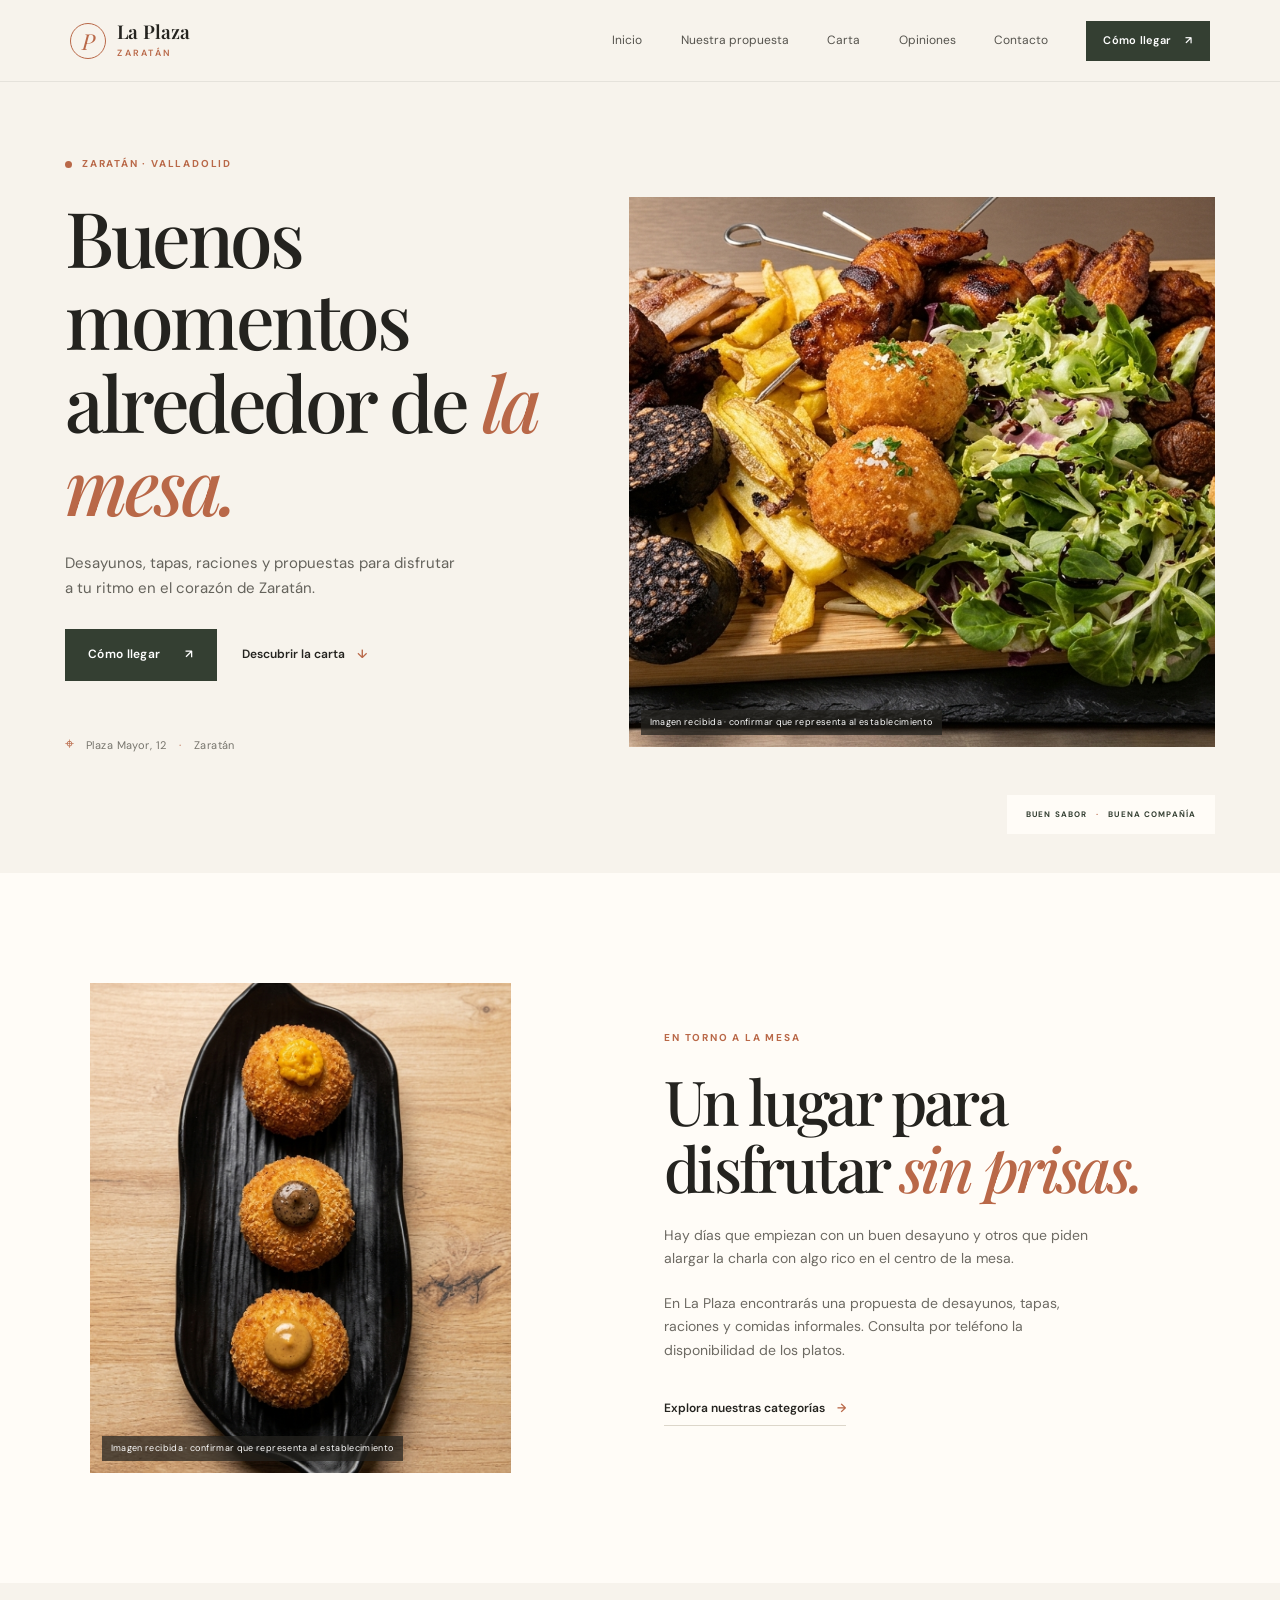
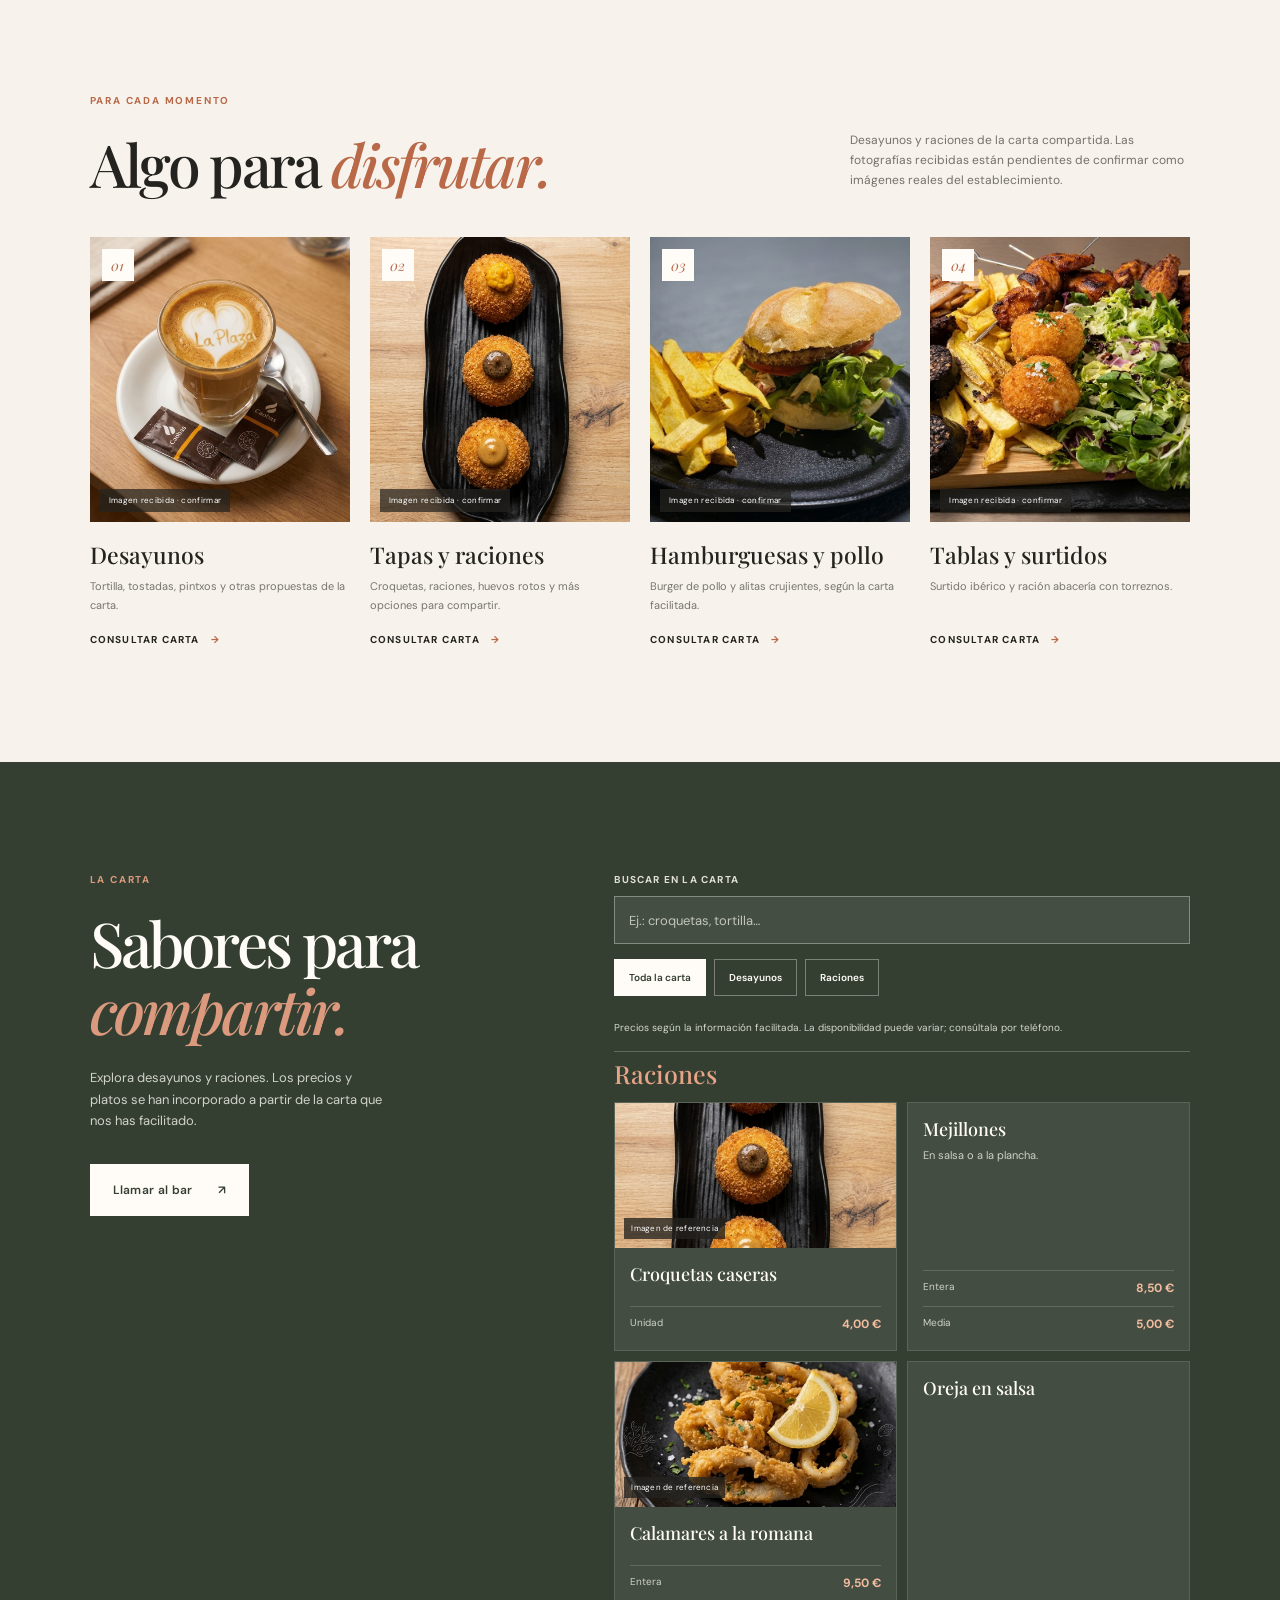
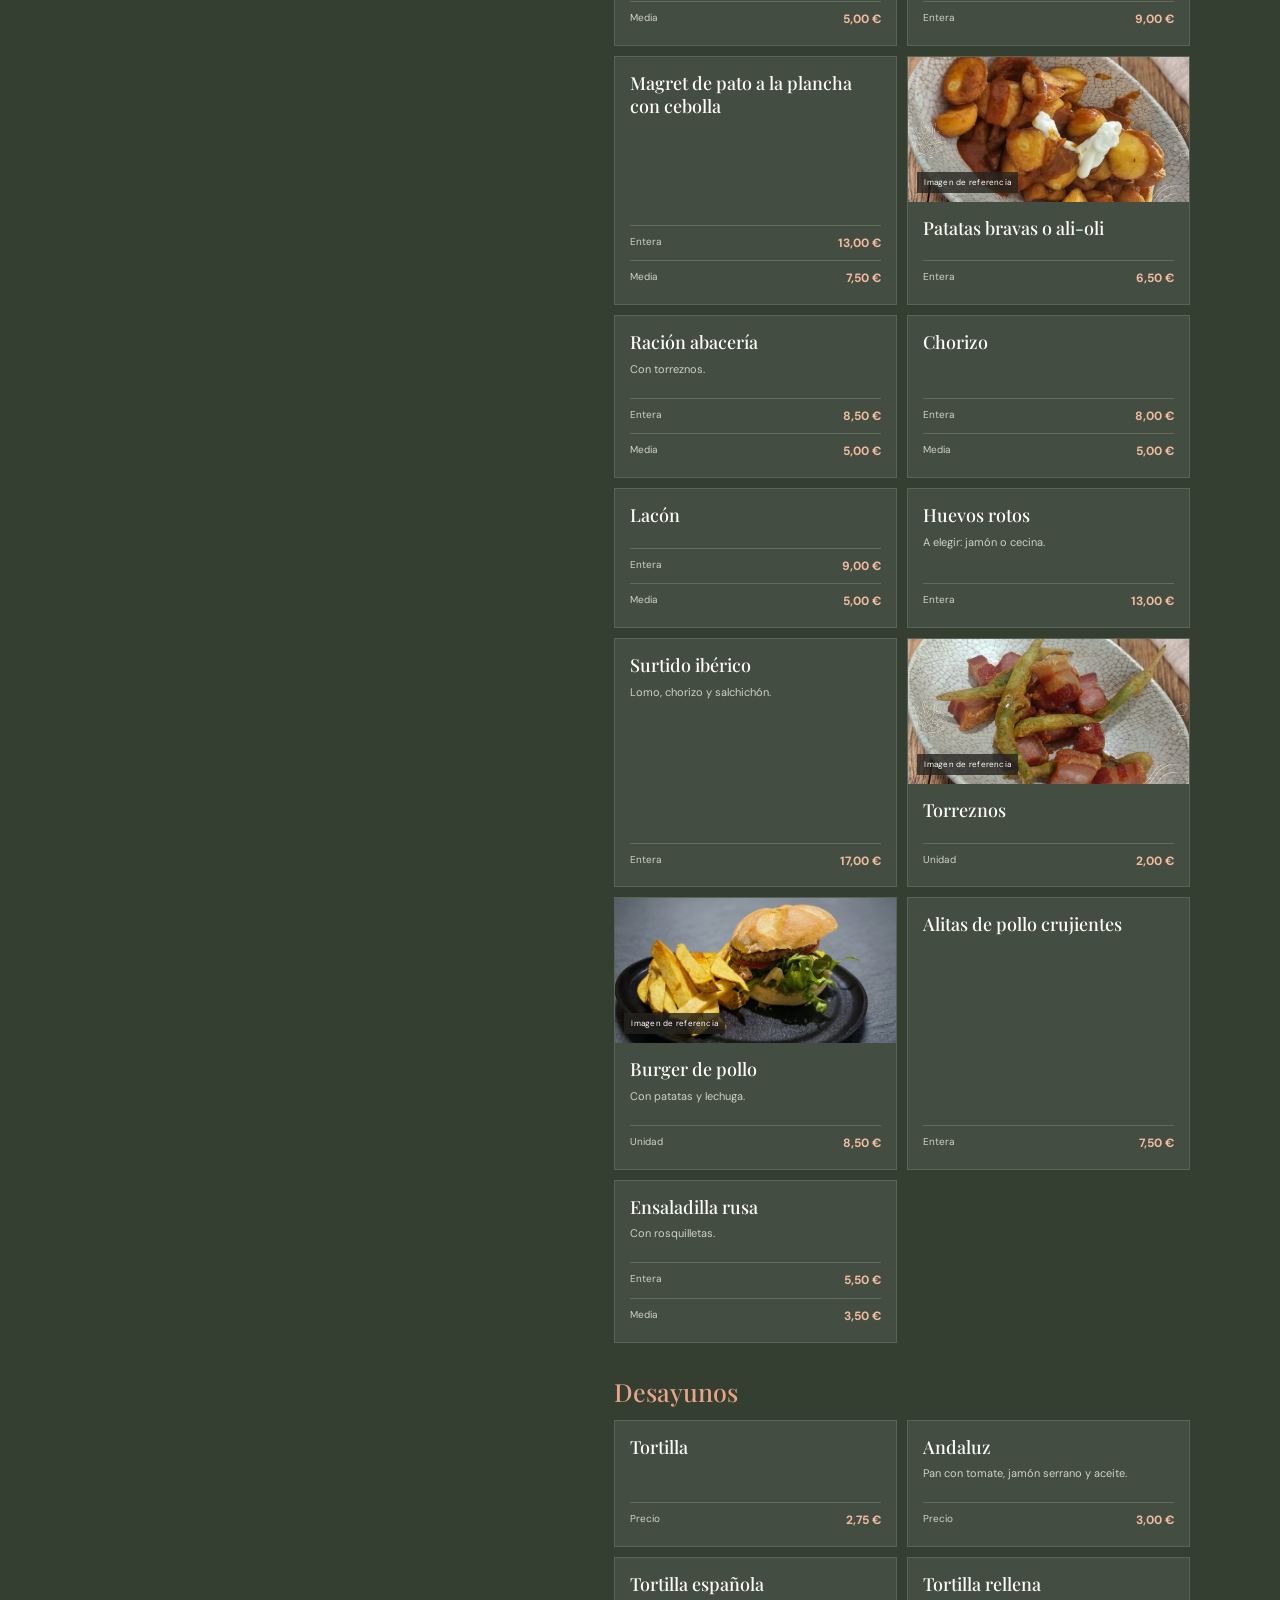
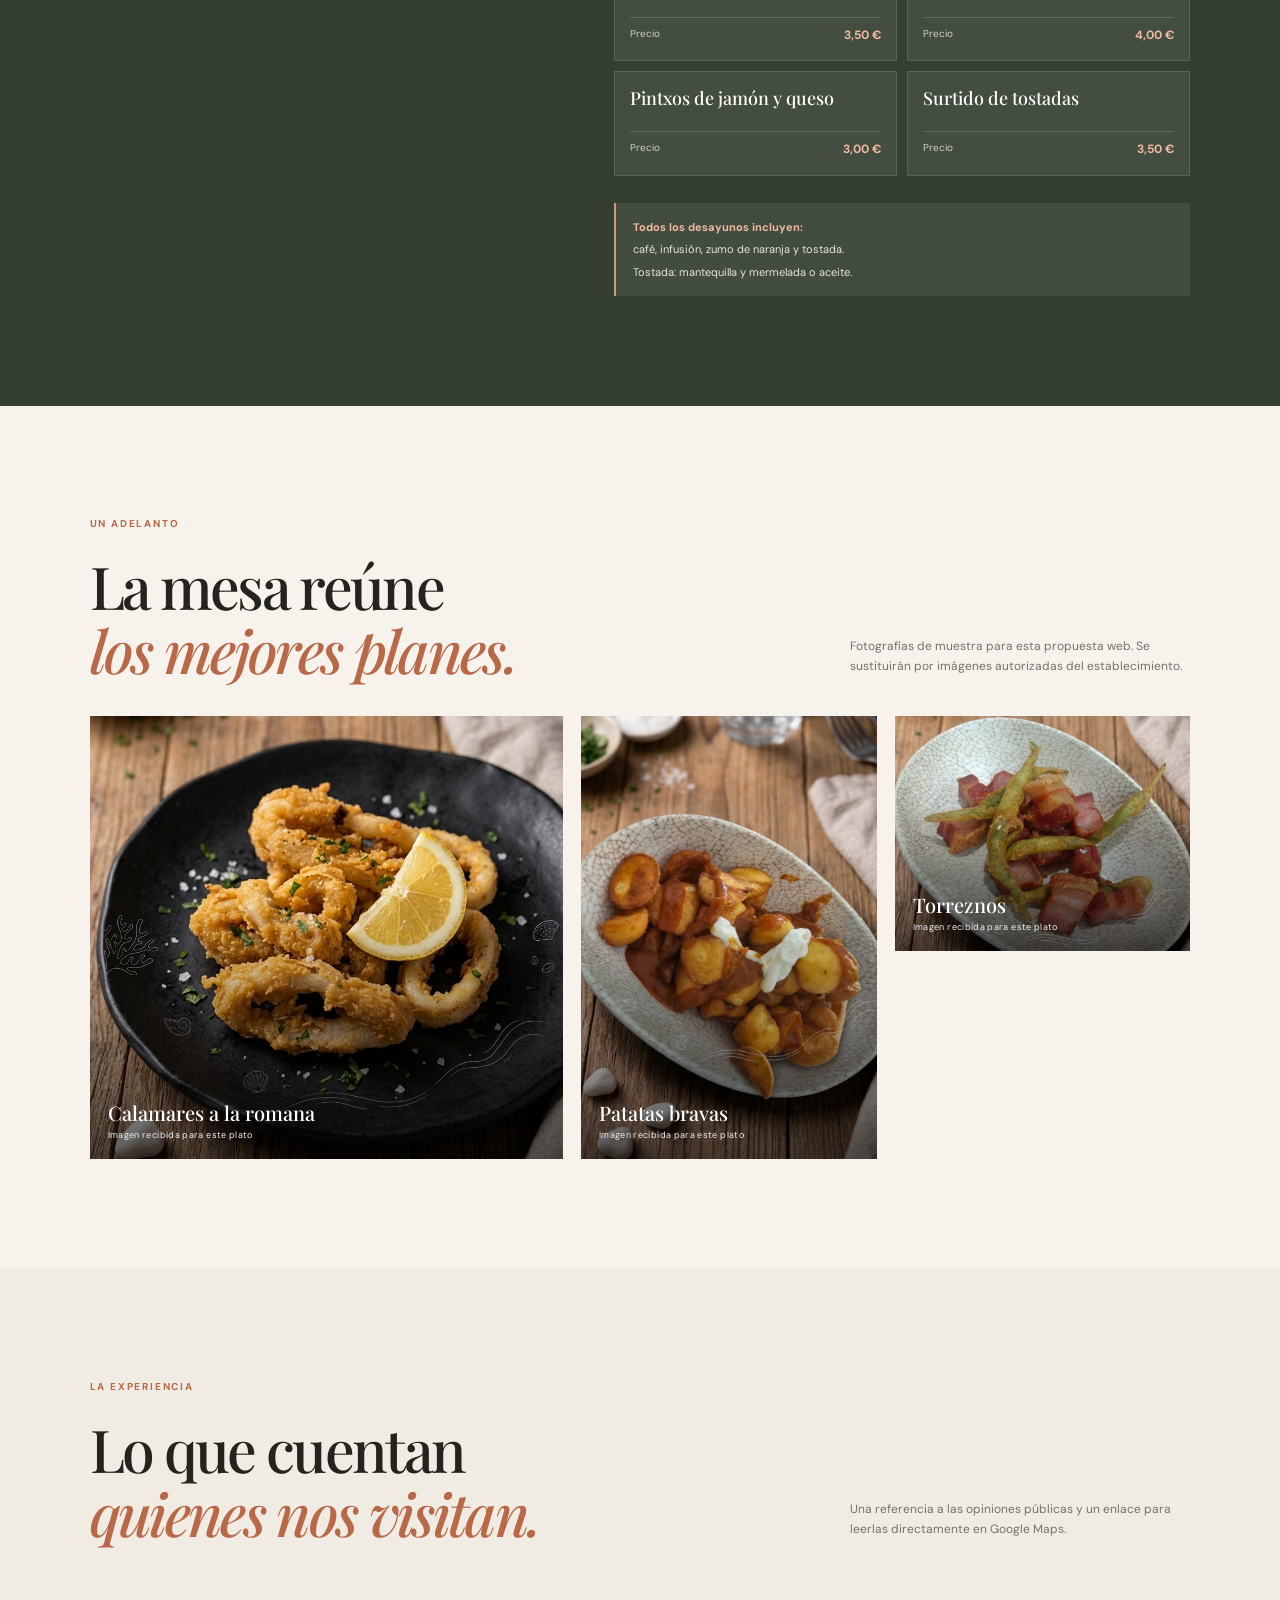
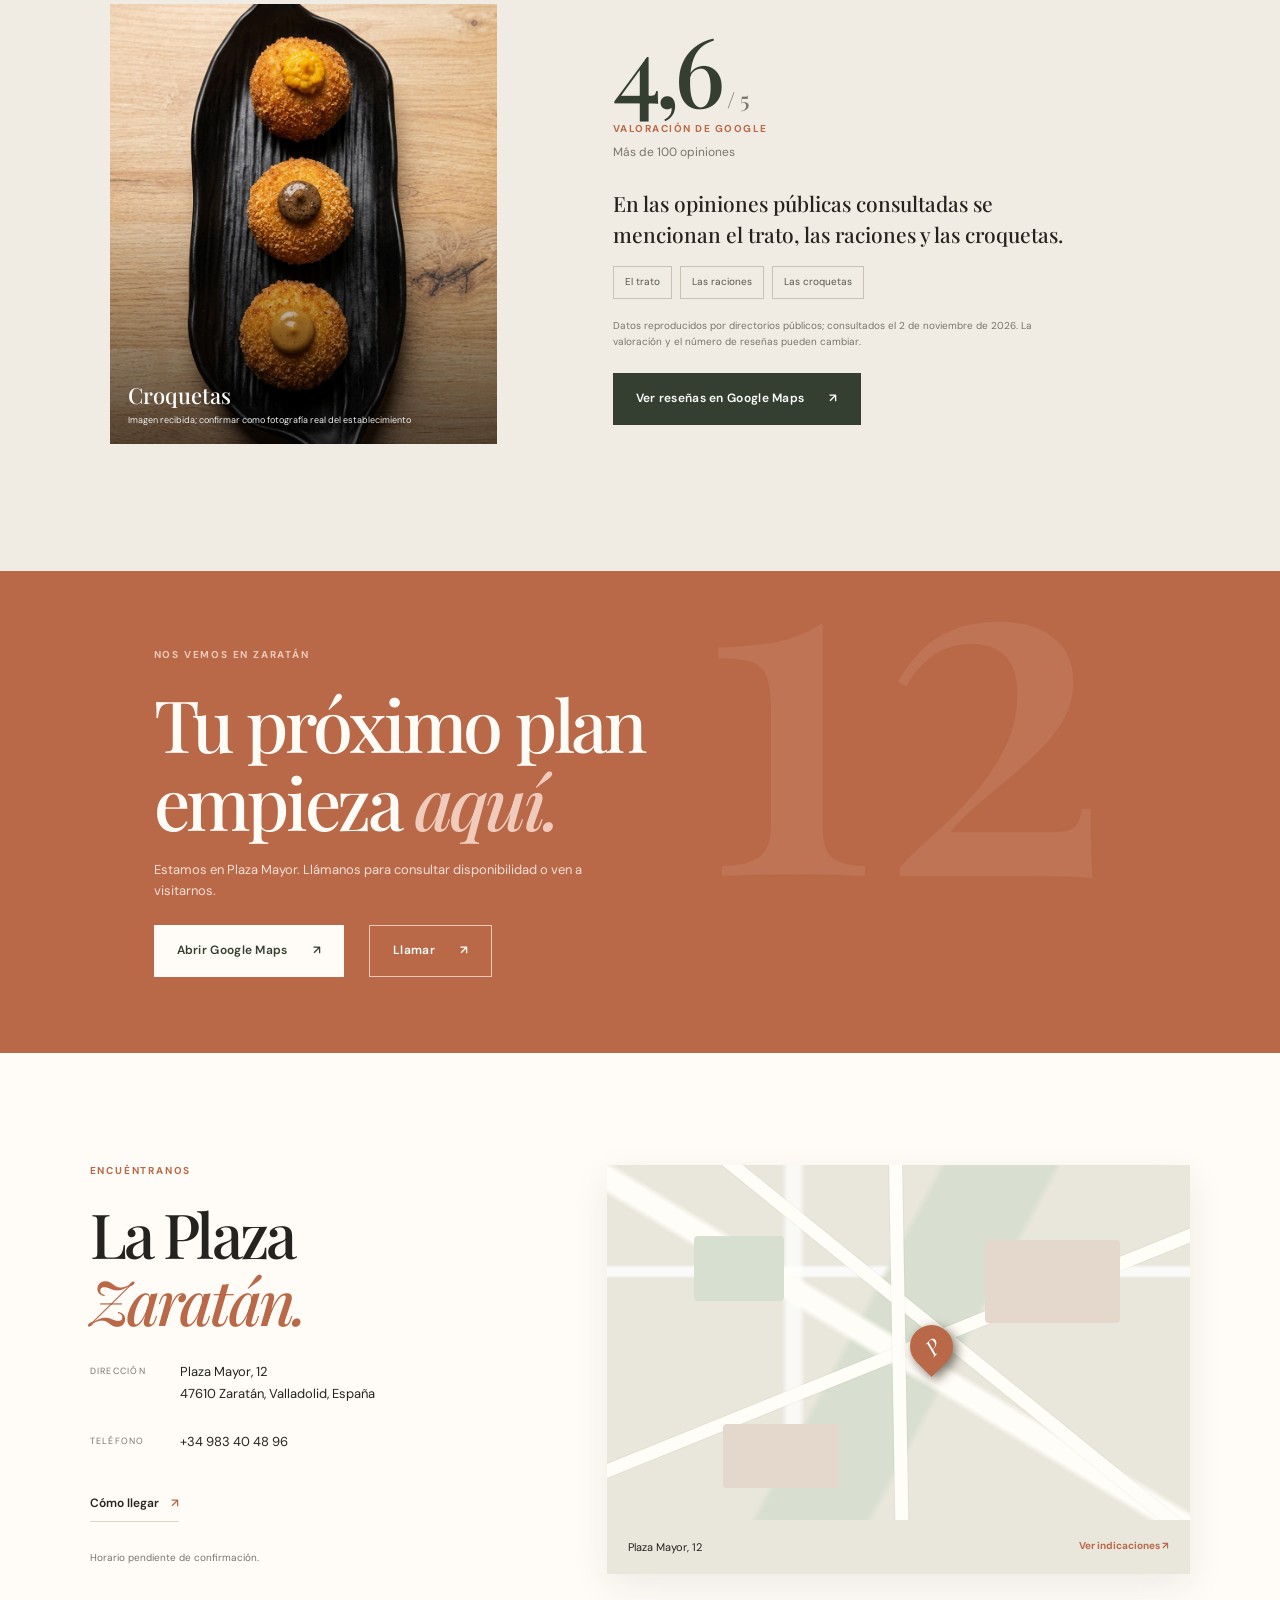
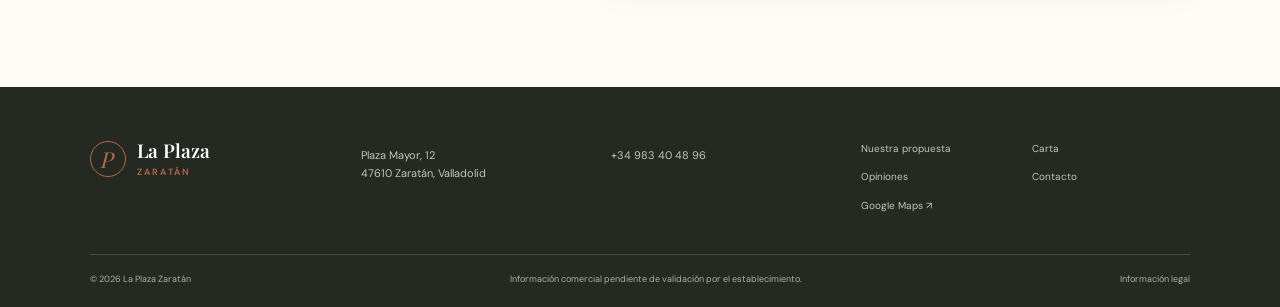
==== index.html @ e2eae1fc "Primera version de La Plaza Zaratan" ====
<!doctype html>
<html lang="es">
<head>
  <meta charset="utf-8">
  <meta name="viewport" content="width=device-width, initial-scale=1">
  <meta name="theme-color" content="#f7f3ec">
  <meta name="description" content="Desayunos, tapas, raciones y comidas informales en La Plaza Zaratán, en Plaza Mayor, 12. Consulta cómo llegar o llama al establecimiento.">
  <meta property="og:type" content="website">
  <meta property="og:title" content="La Plaza Zaratán · Buenos momentos alrededor de la mesa">
  <meta property="og:description" content="Desayunos, tapas, raciones y comidas informales en Zaratán, Valladolid.">
  <meta property="og:locale" content="es_ES">
  <title>La Plaza Zaratán · Bar en Zaratán, Valladolid</title>
  <link rel="icon" href="assets/icons/favicon.svg" type="image/svg+xml">
  <link rel="stylesheet" href="css/styles.css">
  <script src="js/config.js" defer></script>
  <script src="js/menu.js" defer></script>
  <script src="js/main.js" defer></script>
</head>
<body>
  <a class="skip-link" href="#contenido">Saltar al contenido</a>
  <header class="site-header">
    <a class="brand" href="#inicio" aria-label="La Plaza Zaratán, inicio"><span class="brand-mark" aria-hidden="true">P</span><span>La Plaza <small>ZARATÁN</small></span></a>
    <button class="menu-toggle" type="button" aria-expanded="false" aria-controls="primary-nav"><span class="menu-icon" aria-hidden="true"></span><span class="sr-only">Abrir menú</span></button>
    <nav id="primary-nav" class="primary-nav" aria-label="Navegación principal">
      <a href="#inicio">Inicio</a><a href="#propuesta">Nuestra propuesta</a><a href="#carta">Carta</a><a href="#opiniones">Opiniones</a><a href="#contacto">Contacto</a>
      <a class="button button-small nav-cta" data-maps href="#contacto" target="_blank" rel="noopener">Cómo llegar <span aria-hidden="true">↗</span></a>
    </nav>
  </header>
  <main id="contenido">
    <section class="hero" id="inicio" aria-labelledby="hero-title">
      <div class="hero-copy"><p class="eyebrow"><span class="eyebrow-dot"></span>Zaratán · Valladolid</p>
        <h1 id="hero-title">Buenos momentos<br>alrededor de <em>la mesa.</em></h1>
        <p class="hero-intro">Desayunos, tapas, raciones y propuestas para disfrutar a tu ritmo en el corazón de Zaratán.</p>
        <div class="hero-actions"><a class="button" data-maps href="#contacto" target="_blank" rel="noopener">Cómo llegar <span aria-hidden="true">↗</span></a><a class="text-link" href="#carta">Descubrir la carta <span aria-hidden="true">↓</span></a></div>
        <p class="hero-address"><span aria-hidden="true">⌖</span> Plaza Mayor, 12 <span class="dot-separator">·</span> Zaratán</p>
      </div>
      <div class="hero-image image-frame"><img src="assets/images/tabla-abaceria.jpg" alt="Tabla variada para compartir; imagen de referencia pendiente de confirmar" fetchpriority="high" width="1488" height="713"><span class="image-note">Imagen recibida · confirmar que representa al establecimiento</span></div>
      <div class="hero-stamp" aria-hidden="true"><span>BUEN SABOR</span><b>·</b><span>BUENA COMPAÑÍA</span></div>
    </section>
    <section class="intro section-pad" id="propuesta" aria-labelledby="intro-title">
      <div class="intro-image image-frame"><img src="assets/images/croquetas.jpg" alt="Croquetas servidas; imagen de referencia pendiente de confirmar" loading="lazy" width="896" height="1167"><span class="image-note">Imagen recibida · confirmar que representa al establecimiento</span></div>
      <div class="intro-copy"><p class="eyebrow">En torno a la mesa</p><h2 id="intro-title">Un lugar para<br>disfrutar <em>sin prisas.</em></h2><p>Hay días que empiezan con un buen desayuno y otros que piden alargar la charla con algo rico en el centro de la mesa.</p><p>En La Plaza encontrarás una propuesta de desayunos, tapas, raciones y comidas informales. Consulta por teléfono la disponibilidad de los platos.</p><a class="text-link underline-link" href="#carta">Explora nuestras categorías <span aria-hidden="true">→</span></a></div>
    </section>
    <section class="specialties section-pad" aria-labelledby="specialties-title">
      <div class="section-heading"><div><p class="eyebrow">Para cada momento</p><h2 id="specialties-title">Algo para <em>disfrutar.</em></h2></div><p>Desayunos y raciones de la carta compartida. Las fotografías recibidas están pendientes de confirmar como imágenes reales del establecimiento.</p></div>
      <div class="specialty-grid" id="specialty-grid"></div>
    </section>
    <section class="menu-section section-pad" id="carta" aria-labelledby="menu-title">
      <div class="menu-heading"><p class="eyebrow">La carta</p><h2 id="menu-title">Sabores para<br><em>compartir.</em></h2><p>Explora desayunos y raciones. Los precios y platos se han incorporado a partir de la carta que nos has facilitado.</p><a class="button button-light" data-phone href="tel:+34983404896">Llamar al bar <span aria-hidden="true">↗</span></a></div>
      <div class="menu-list-wrap">
        <div class="menu-tools"><label class="menu-search-label" for="menu-search">Buscar en la carta</label><input id="menu-search" class="menu-search" type="search" placeholder="Ej.: croquetas, tortilla…" autocomplete="off"><div class="menu-filters" role="group" aria-label="Filtrar carta"><button class="menu-filter is-active" type="button" data-filter="Todos" aria-pressed="true">Toda la carta</button><button class="menu-filter" type="button" data-filter="Desayunos" aria-pressed="false">Desayunos</button><button class="menu-filter" type="button" data-filter="Raciones" aria-pressed="false">Raciones</button></div></div>
        <p class="menu-disclaimer">Precios según la información facilitada. La disponibilidad puede variar; consúltala por teléfono.</p><div id="menu-list" class="menu-list" aria-live="polite"></div>
        <p class="breakfast-note"><strong>Todos los desayunos incluyen:</strong> café, infusión, zumo de naranja y tostada.<span>Tostada: mantequilla y mermelada o aceite.</span></p>
      </div>
    </section>
    <section class="gallery section-pad" aria-labelledby="gallery-title">
      <div class="section-heading gallery-heading"><div><p class="eyebrow">Un adelanto</p><h2 id="gallery-title">La mesa reúne<br><em>los mejores planes.</em></h2></div><p>Fotografías de muestra para esta propuesta web. Se sustituirán por imágenes autorizadas del establecimiento.</p></div>
      <div class="gallery-grid">
        <figure class="image-frame gallery-large"><img src="assets/images/calamares-romana.jpg" alt="Calamares a la romana, imagen recibida para este plato" loading="lazy" width="864" height="1208"><figcaption>Calamares a la romana <small>Imagen recibida para este plato</small></figcaption></figure>
        <figure class="image-frame gallery-tall"><img src="assets/images/patatas-bravas.jpg" alt="Patatas bravas, imagen recibida para este plato" loading="lazy" width="864" height="1208"><figcaption>Patatas bravas <small>Imagen recibida para este plato</small></figcaption></figure>
        <figure class="image-frame gallery-small"><img src="assets/images/torreznos.jpg" alt="Torreznos, imagen recibida para este plato" loading="lazy" width="864" height="1208"><figcaption>Torreznos <small>Imagen recibida para este plato</small></figcaption></figure>
      </div>
    </section>
    <section class="reviews section-pad" id="opiniones" aria-labelledby="reviews-title">
      <div class="section-heading reviews-heading"><div><p class="eyebrow">La experiencia</p><h2 id="reviews-title">Lo que cuentan<br><em>quienes nos visitan.</em></h2></div><p>Una referencia a las opiniones públicas y un enlace para leerlas directamente en Google Maps.</p></div>
      <div class="reviews-layout">
        <figure class="image-frame reviews-photo"><img src="assets/images/croquetas.jpg" alt="Croquetas, uno de los platos que aparece mencionado en reseñas públicas; imagen recibida" loading="lazy" width="896" height="1167"><figcaption>Croquetas <small>Imagen recibida; confirmar como fotografía real del establecimiento</small></figcaption></figure>
        <div class="reviews-content">
          <div class="review-score"><span class="score-number">4,6</span><span class="score-scale">/ 5</span><span class="score-label">Valoración de Google</span><span class="score-count">Más de 100 opiniones</span></div>
          <p class="reviews-summary">En las opiniones públicas consultadas se mencionan el trato, las raciones y las croquetas.</p>
          <div class="review-topics" aria-label="Temas mencionados en opiniones públicas"><span>El trato</span><span>Las raciones</span><span>Las croquetas</span></div>
          <p class="review-source">Datos reproducidos por directorios públicos; consultados el 2 de noviembre de 2026. La valoración y el número de reseñas pueden cambiar.</p>
          <a class="button" data-maps href="https://maps.app.goo.gl/gjkBaA8sBipwwfZt8" target="_blank" rel="noopener">Ver reseñas en Google Maps <span aria-hidden="true">↗</span></a>
        </div>
      </div>
    </section>
    <section class="visit" aria-labelledby="visit-title"><div class="visit-inner"><p class="eyebrow">Nos vemos en Zaratán</p><h2 id="visit-title">Tu próximo plan<br>empieza <em>aquí.</em></h2><p>Estamos en Plaza Mayor. Llámanos para consultar disponibilidad o ven a visitarnos.</p><div class="hero-actions"><a class="button button-light" data-maps href="#contacto" target="_blank" rel="noopener">Abrir Google Maps <span aria-hidden="true">↗</span></a><a class="button button-outline-light" data-phone href="tel:+34983404896">Llamar <span aria-hidden="true">↗</span></a></div></div><div class="visit-number" aria-hidden="true">12</div></section>
    <section class="contact section-pad" id="contacto" aria-labelledby="contact-title"><div class="contact-copy"><p class="eyebrow">Encuéntranos</p><h2 id="contact-title">La Plaza<br><em>Zaratán.</em></h2><div class="contact-detail"><span class="detail-label">Dirección</span><a data-address data-maps href="https://maps.app.goo.gl/gjkBaA8sBipwwfZt8" target="_blank" rel="noopener">Plaza Mayor, 12<br>47610 Zaratán, Valladolid</a></div><div class="contact-detail"><span class="detail-label">Teléfono</span><a data-phone href="tel:+34983404896">+34 983 40 48 96</a></div><a class="text-link underline-link" data-maps href="https://maps.app.goo.gl/gjkBaA8sBipwwfZt8" target="_blank" rel="noopener">Cómo llegar <span aria-hidden="true">↗</span></a><p class="hours-note">Horario pendiente de confirmación.</p></div><a class="map-card" data-maps href="https://maps.app.goo.gl/gjkBaA8sBipwwfZt8" target="_blank" rel="noopener" aria-label="Abrir ubicación de La Plaza Zaratán en Google Maps"><div class="map-art" aria-hidden="true"><span class="map-street street-one"></span><span class="map-street street-two"></span><span class="map-street street-three"></span><span class="map-block block-one"></span><span class="map-block block-two"></span><span class="map-block block-three"></span><span class="map-pin">P</span></div><span class="map-caption">Plaza Mayor, 12 <b>Ver indicaciones ↗</b></span></a></section>
  </main>
  <footer class="site-footer"><div class="footer-main"><a class="brand footer-brand" href="#inicio"><span class="brand-mark" aria-hidden="true">P</span><span>La Plaza <small>ZARATÁN</small></span></a><p>Plaza Mayor, 12<br>47610 Zaratán, Valladolid</p><a class="footer-phone" data-phone href="tel:+34983404896">+34 983 40 48 96</a><nav aria-label="Navegación de pie"><a href="#propuesta">Nuestra propuesta</a><a href="#carta">Carta</a><a href="#opiniones">Opiniones</a><a href="#contacto">Contacto</a><a data-maps href="https://maps.app.goo.gl/gjkBaA8sBipwwfZt8" target="_blank" rel="noopener">Google Maps ↗</a></nav></div><div class="footer-bottom"><span>© <span id="year"></span> La Plaza Zaratán</span><span>Información comercial pendiente de validación por el establecimiento.</span><a href="legal.html">Información legal</a></div></footer>
</body>
</html>
---- css/styles.css ----
@import url('https://fonts.googleapis.com/css2?family=DM+Sans:wght@400;500;600;700&family=Playfair+Display:ital,wght@0,500;0,600;0,700;1,500;1,600&display=swap');
:root{--cream:#f7f3ec;--paper:#fffcf7;--olive:#343f32;--ink:#24231f;--terra:#b96848;--muted:#77756d;--line:#dcd6ca;--serif:'Playfair Display',Georgia,serif;--sans:'DM Sans',Arial,sans-serif;--content:1240px}*{box-sizing:border-box}html{scroll-behavior:smooth;scroll-padding-top:86px}body{margin:0;background:var(--cream);color:var(--ink);font-family:var(--sans);font-size:16px;line-height:1.65}img{display:block;width:100%;height:100%;object-fit:cover}a{color:inherit}.sr-only{position:absolute;width:1px;height:1px;padding:0;margin:-1px;overflow:hidden;clip:rect(0,0,0,0);white-space:nowrap;border:0}.skip-link{position:fixed;z-index:20;top:8px;left:8px;padding:10px 16px;background:var(--olive);color:#fff;transform:translateY(-150%)}.skip-link:focus{transform:none}:focus-visible{outline:3px solid var(--terra);outline-offset:4px}.site-header{height:82px;padding:0 max(5.5vw,24px);display:flex;align-items:center;justify-content:space-between;background:var(--cream);position:sticky;top:0;z-index:10;border-bottom:1px solid rgba(52,63,50,.09)}.brand{display:flex;gap:11px;align-items:center;text-decoration:none;font-family:var(--serif);font-size:19px;font-weight:600;line-height:1.05}.brand small{display:block;font:600 9px var(--sans);letter-spacing:.25em;margin-top:5px;color:var(--terra)}.brand-mark{width:36px;height:36px;border:1px solid var(--terra);border-radius:50%;display:grid;place-items:center;color:var(--terra);font:italic 22px var(--serif)}.primary-nav{display:flex;align-items:center;gap:clamp(20px,3vw,42px)}.primary-nav>a:not(.button){font-size:12px;text-decoration:none;color:#55534d;transition:color .2s}.primary-nav>a:not(.button):hover,.text-link:hover{color:var(--terra)}.button{min-height:52px;padding:0 23px;background:var(--olive);color:white;text-decoration:none;display:inline-flex;justify-content:center;align-items:center;gap:25px;font-size:12px;font-weight:600;letter-spacing:.025em;transition:background .2s,transform .2s}.button:hover{background:#495848;transform:translateY(-2px)}.button-small{min-height:40px;padding:0 17px;font-size:11px;gap:14px}.menu-toggle{display:none}.hero{max-width:var(--content);margin:auto;min-height:670px;padding:74px 45px 86px;display:grid;grid-template-columns:.92fr 1.08fr;align-items:center;gap:5vw;position:relative}.hero-copy{padding:0 0 30px;z-index:1}.eyebrow{text-transform:uppercase;letter-spacing:.18em;font-size:10px;font-weight:700;color:var(--terra);margin:0 0 22px;display:flex;align-items:center;gap:10px}.eyebrow-dot{width:7px;height:7px;border-radius:50%;background:var(--terra)}h1,h2{font-family:var(--serif);font-weight:500;letter-spacing:-.045em;line-height:1.08;margin:0}h1{font-size:clamp(49px,6vw,79px)}h1 em,h2 em{font-weight:500;color:var(--terra)}.hero-intro{max-width:390px;margin:25px 0 28px;color:#65635c;font-size:15px}.hero-actions{display:flex;gap:25px;align-items:center;flex-wrap:wrap}.text-link{font-size:12px;font-weight:600;text-decoration:none;transition:color .2s}.text-link span{margin-left:9px;color:var(--terra)}.hero-address{margin:50px 0 0;color:#77756d;font-size:11px;letter-spacing:.04em}.hero-address span:first-child{color:var(--terra);font-size:16px;margin-right:8px}.dot-separator{padding:0 9px;color:var(--terra)}.image-frame{position:relative;overflow:hidden;background:#e1d7c8}.hero-image{height:min(550px,49vw);min-height:430px}.hero-image img{object-position:center}.image-note{position:absolute;bottom:12px;left:12px;padding:5px 9px;background:rgba(36,35,31,.72);color:white;font-size:9px;letter-spacing:.04em}.hero-stamp{position:absolute;bottom:39px;right:45px;background:var(--paper);padding:13px 19px;display:flex;gap:9px;align-items:center;font-size:8px;font-weight:700;letter-spacing:.14em;color:var(--olive)}.hero-stamp b{color:var(--terra)}.section-pad{padding:110px max(7vw,28px)}.intro{background:var(--paper);display:grid;grid-template-columns:minmax(270px,.8fr) 1fr;align-items:center;gap:12vw}.intro-image{height:490px;max-width:430px;justify-self:center;width:100%}.intro-copy{max-width:500px}.intro-copy h2,.section-heading h2,.menu-heading h2,.contact h2{font-size:clamp(43px,5vw,62px)}.intro-copy>p:not(.eyebrow){font-size:14px;color:#6d6a63;max-width:430px;margin:22px 0}.underline-link{display:inline-block;margin-top:15px;padding-bottom:7px;border-bottom:1px solid var(--line)}.specialties{max-width:1440px;margin:auto}.section-heading{display:flex;align-items:end;justify-content:space-between;gap:40px;margin-bottom:42px}.section-heading h2{font-size:clamp(42px,5vw,59px)}.section-heading>p{max-width:340px;margin:0 0 5px;color:#747168;font-size:12px}.specialty-grid{display:grid;grid-template-columns:repeat(4,1fr);gap:20px}.specialty-card{min-width:0}.specialty-photo{height:285px;position:relative}.specialty-photo img{transition:transform .5s}.specialty-card:hover .specialty-photo img{transform:scale(1.04)}.specialty-number{position:absolute;top:12px;left:12px;background:var(--paper);width:32px;height:32px;display:grid;place-items:center;font:italic 14px var(--serif);color:var(--terra)}.specialty-card h3{font:500 23px var(--serif);margin:17px 0 7px}.specialty-card p{font-size:11px;color:#77756d;min-height:38px;margin:0 0 10px}.specialty-card a{font-size:10px;text-transform:uppercase;letter-spacing:.12em;font-weight:700;text-decoration:none}.specialty-card a span{color:var(--terra);margin-left:8px}.menu-section{background:var(--olive);color:var(--paper);display:grid;grid-template-columns:.8fr 1.2fr;gap:11vw}.menu-heading .eyebrow{color:#db9a7d}.menu-heading h2 em{color:#db9a7d}.menu-heading>p:not(.eyebrow){max-width:300px;color:#d1d2c8;font-size:13px;margin:23px 0}.button-light{background:var(--paper);color:var(--olive)}.button-light:hover{background:#eee9de}.menu-heading .button{margin-top:10px}.menu-disclaimer{font-size:10px;color:#d5d6cb;border-bottom:1px solid rgba(255,252,247,.22);padding-bottom:14px;margin:0 0 5px}.menu-row{display:flex;justify-content:space-between;align-items:center;gap:20px;padding:16px 0;border-bottom:1px solid rgba(255,252,247,.19)}.menu-row h3{font:500 20px var(--serif);margin:0}.menu-row span{font-size:10px;color:#d6a187;letter-spacing:.06em}.gallery{max-width:1440px;margin:auto}.gallery-heading{margin-bottom:34px}.gallery-grid{display:grid;grid-template-columns:1.2fr .75fr .75fr;grid-template-rows:235px 190px;gap:18px}.gallery-grid figure{margin:0;position:relative}.gallery-large{grid-row:span 2}.gallery-tall{grid-row:span 2}.gallery-grid figure:after{content:"";position:absolute;inset:40% 0 0;background:linear-gradient(transparent,rgba(0,0,0,.62))}.gallery-grid figcaption{position:absolute;z-index:1;bottom:18px;left:18px;color:white;font:500 20px var(--serif)}.gallery-grid figcaption small{display:block;font:9px var(--sans);letter-spacing:.04em;margin-top:3px;color:#eee}.visit{min-height:390px;background:var(--terra);color:var(--paper);padding:76px max(12vw,40px);position:relative;overflow:hidden;display:flex;align-items:center}.visit-inner{position:relative;z-index:1}.visit .eyebrow{color:#f0cbbb}.visit h2{font-size:clamp(48px,6vw,72px)}.visit h2 em{color:#f0cbbb}.visit-inner>p:not(.eyebrow){color:#f4e0d6;font-size:13px;max-width:430px;margin:18px 0 23px}.button-outline-light{border:1px solid rgba(255,252,247,.65);background:transparent}.button-outline-light:hover{background:rgba(255,255,255,.1)}.visit-number{position:absolute;right:13%;top:-110px;font:500 480px/.9 var(--serif);color:rgba(255,252,247,.08)}.contact{display:grid;grid-template-columns:.8fr 1.2fr;gap:10vw;align-items:center;background:var(--paper)}.contact-detail{display:grid;grid-template-columns:90px 1fr;margin:26px 0;align-items:start}.detail-label{font-size:9px;text-transform:uppercase;letter-spacing:.14em;color:var(--muted);padding-top:3px}.contact-detail a{font-size:13px;text-decoration:none;line-height:1.7}.contact-detail a:hover{color:var(--terra)}.hours-note{font-size:10px;color:var(--muted);margin-top:28px}.map-card{display:block;text-decoration:none;background:#e9e6dc;box-shadow:0 12px 35px rgba(36,35,31,.08)}.map-art{height:355px;position:relative;overflow:hidden;background-color:#e9e6dc;background-image:linear-gradient(31deg,transparent 46%,#fffdf7 47%,#fffdf7 50%,transparent 51%),linear-gradient(118deg,transparent 43%,#d8dfd0 44%,#d8dfd0 58%,transparent 59%),linear-gradient(90deg,transparent 30%,rgba(255,255,255,.75) 31%,rgba(255,255,255,.75) 33%,transparent 34%),linear-gradient(0deg,transparent 68%,rgba(255,255,255,.8) 69%,rgba(255,255,255,.8) 71%,transparent 72%)}.map-street{position:absolute;background:#fffdf7;height:13px;width:130%;left:-10%;transform:rotate(-22deg);top:48%;box-shadow:0 0 0 1px rgba(52,63,50,.04)}.street-two{transform:rotate(39deg);top:36%;left:-15%}.street-three{transform:rotate(89deg);top:50%;left:0;width:100%}.map-block{position:absolute;width:90px;height:65px;background:#d7dfd0;left:15%;top:20%;border-radius:4px}.block-two{left:auto;right:12%;top:21%;width:135px;height:83px;background:#e3d8cb}.block-three{left:20%;top:auto;bottom:9%;width:115px;height:64px;background:#e3d8cb}.map-pin{position:absolute;top:45%;left:52%;width:43px;height:43px;border-radius:50% 50% 50% 0;transform:rotate(-45deg);background:var(--terra);color:white;display:grid;place-items:center;box-shadow:0 5px 12px #746c5e;font:italic 21px var(--serif)}.map-caption{display:flex;justify-content:space-between;padding:18px 21px;font-size:11px}.map-caption b{color:var(--terra);font-size:10px}.site-footer{background:#242a22;color:#efeee8;padding:54px max(7vw,28px) 20px}.footer-main{display:grid;grid-template-columns:1.1fr 1fr 1fr 1.5fr;gap:30px;align-items:start;padding-bottom:40px}.footer-brand{color:white;align-self:start}.footer-main>p,.footer-phone{font-size:11px;color:#c2c4b9;margin:5px 0;text-decoration:none}.footer-main nav{display:grid;grid-template-columns:1fr 1fr;gap:12px}.footer-main nav a{font-size:10px;color:#c2c4b9;text-decoration:none}.footer-main nav a:hover,.footer-phone:hover{color:#e2a086}.footer-bottom{border-top:1px solid rgba(255,255,255,.16);padding-top:17px;display:flex;justify-content:space-between;gap:15px;color:#aeb0a5;font-size:9px}.footer-bottom a{color:#aeb0a5;text-decoration:none}.footer-bottom a:hover{color:#fff}
@media(max-width:900px){.hero{padding-inline:30px;gap:4vw;min-height:590px}.hero-image{min-height:380px}.section-pad{padding:85px 6vw}.intro{gap:8vw}.specialty-grid{grid-template-columns:repeat(2,1fr);row-gap:30px}.specialty-photo{height:300px}.menu-section{gap:7vw}.footer-main{grid-template-columns:1fr 1fr}.gallery-grid{grid-template-rows:220px 170px}}
@media(max-width:640px){html{scroll-padding-top:70px}.site-header{height:68px;padding:0 20px}.brand{font-size:17px}.brand-mark{width:32px;height:32px}.menu-toggle{display:flex;width:44px;height:44px;border:0;background:transparent;align-items:center;justify-content:center;color:var(--ink);cursor:pointer}.menu-icon,.menu-icon:before,.menu-icon:after{width:21px;height:1.5px;background:currentColor;display:block;position:relative;transition:transform .2s}.menu-icon:before,.menu-icon:after{content:"";position:absolute;left:0}.menu-icon:before{top:-7px}.menu-icon:after{top:7px}.menu-toggle[aria-expanded=true] .menu-icon{background:transparent}.menu-toggle[aria-expanded=true] .menu-icon:before{top:0;transform:rotate(45deg)}.menu-toggle[aria-expanded=true] .menu-icon:after{top:0;transform:rotate(-45deg)}.primary-nav{position:absolute;top:68px;left:0;right:0;background:var(--paper);padding:10px 22px 24px;display:none;align-items:stretch;gap:0;box-shadow:0 12px 16px rgba(36,35,31,.08)}.primary-nav.is-open{display:flex;flex-direction:column}.primary-nav>a:not(.button){padding:13px 0;border-bottom:1px solid var(--line);font-size:13px}.primary-nav .nav-cta{margin-top:15px}.hero{display:flex;flex-direction:column;align-items:stretch;padding:55px 22px 56px;gap:25px;min-height:0}.hero-copy{padding:0}.eyebrow{font-size:9px;margin-bottom:17px}.hero h1{font-size:clamp(45px,12vw,63px)}.hero-intro{font-size:13px;margin:19px 0 22px}.hero-actions{gap:18px}.button{min-height:49px;padding:0 18px;gap:16px}.hero-address{margin-top:28px}.hero-image{height:370px;min-height:0}.hero-stamp{bottom:35px;right:22px;padding:10px 13px;font-size:7px}.section-pad{padding:70px 22px}.intro{display:flex;flex-direction:column;gap:38px;align-items:stretch}.intro-image{height:370px;max-width:none;width:88%;margin-right:auto}.intro-copy h2,.section-heading h2,.menu-heading h2,.contact h2{font-size:46px}.intro-copy>p:not(.eyebrow){font-size:13px}.section-heading{display:block;margin-bottom:28px}.section-heading>p{margin-top:15px}.specialty-grid{gap:28px 14px}.specialty-photo{height:220px}.specialty-card h3{font-size:20px;margin-top:12px}.specialty-card p{font-size:10px;min-height:52px}.menu-section{display:block}.menu-list-wrap{margin-top:42px}.menu-row h3{font-size:18px}.menu-row span{font-size:9px;text-align:right}.gallery-grid{grid-template-columns:1fr 1fr;grid-template-rows:220px 220px 170px;gap:12px}.gallery-large{grid-column:span 2;grid-row:auto}.gallery-tall{grid-row:span 2}.gallery-small{grid-row:span 1}.gallery-grid figcaption{font-size:16px;left:12px;bottom:12px}.visit{padding:65px 24px;min-height:365px}.visit-number{font-size:320px;right:-55px;top:10px}.visit h2{font-size:53px}.visit-inner>p:not(.eyebrow){font-size:12px}.visit .hero-actions{gap:11px}.contact{display:flex;flex-direction:column;align-items:stretch;gap:32px}.contact-detail{grid-template-columns:78px 1fr;margin:22px 0}.map-art{height:260px}.map-caption{padding:15px;font-size:10px}.footer-main{grid-template-columns:1fr 1fr;gap:25px 12px}.footer-main nav{grid-column:span 2}.footer-bottom{flex-wrap:wrap;line-height:1.6}.footer-bottom span:nth-child(2){order:3;width:100%}}
@media(max-width:370px){.hero h1{font-size:42px}.hero-image{height:315px}.specialty-photo{height:180px}.specialty-card h3{font-size:18px}.specialty-card p{min-height:60px}.visit .button{font-size:10px;padding:0 12px}.footer-main{grid-template-columns:1fr}.footer-main nav{grid-column:auto}}
@media(prefers-reduced-motion:reduce){*,*::before,*::after{scroll-behavior:auto!important;transition:none!important;animation:none!important}}
.menu-empty{max-width:460px;padding:19px 0;color:#e1e1d8;font-size:13px}
.legal-page{max-width:760px;min-height:75vh;margin:auto;padding:110px 28px}.legal-page h1{font-size:clamp(48px,7vw,76px)}.legal-page>p:not(.eyebrow){max-width:580px;color:var(--muted);margin:25px 0 30px}
.menu-tools{margin-bottom:24px}.menu-search-label{display:block;color:#e2dfd5;font-size:10px;font-weight:700;letter-spacing:.12em;text-transform:uppercase;margin-bottom:8px}.menu-search{width:100%;min-height:48px;padding:0 14px;border:1px solid rgba(255,252,247,.35);background:rgba(255,252,247,.08);color:var(--paper);font:13px var(--sans)}.menu-search::placeholder{color:#c3c5bb}.menu-search:focus{outline-color:#e0a287}.menu-filters{display:flex;gap:8px;flex-wrap:wrap;margin-top:15px}.menu-filter{min-height:37px;padding:0 14px;border:1px solid rgba(255,252,247,.35);background:transparent;color:var(--paper);font:600 10px var(--sans);cursor:pointer;transition:background .2s,color .2s}.menu-filter:hover,.menu-filter.is-active{background:var(--paper);color:var(--olive)}.menu-group+.menu-group{margin-top:32px}.menu-group-title{font:500 25px var(--serif);color:#e7a487;margin:0 0 12px}.menu-items-grid{display:grid;grid-template-columns:repeat(2,minmax(0,1fr));gap:10px}.menu-card{min-width:0;overflow:hidden;background:rgba(255,252,247,.075);border:1px solid rgba(255,252,247,.12);display:flex;flex-direction:column}.menu-card-media{height:145px;position:relative;background:#4b5548}.menu-card-media img{object-fit:cover}.menu-image-badge{position:absolute;left:9px;bottom:9px;padding:4px 7px;background:rgba(36,35,31,.78);color:#fff;font-size:8px;letter-spacing:.03em}.menu-card-body{display:flex;flex:1;flex-direction:column;padding:15px}.menu-card h4{font:500 18px/1.3 var(--serif);color:var(--paper);margin:0}.menu-card-description{color:#d0d1c7;font-size:11px;margin:5px 0 0}.menu-prices{margin-top:auto;padding-top:13px}.menu-price-line{display:flex;justify-content:space-between;gap:12px;border-top:1px solid rgba(255,252,247,.16);padding:8px 0 0;margin-top:7px;color:#d0d1c7;font-size:10px}.menu-price-line strong{color:#f0bb9f;font-size:12px;white-space:nowrap}.menu-empty{padding:15px 0;color:#e1e1d8;font-size:13px}.breakfast-note{margin:27px 0 0;padding:15px 17px;border-left:2px solid #d89578;background:rgba(255,252,247,.07);color:#e7e4da;font-size:11px}.breakfast-note strong{display:block;color:#f1b99e;margin-bottom:4px}.specialty-photo .image-note{bottom:10px;left:10px;font-size:8px}
@media(max-width:640px){.menu-items-grid{grid-template-columns:1fr}.menu-card{display:grid;grid-template-columns:105px 1fr;min-height:120px}.menu-card.no-image{grid-template-columns:1fr}.menu-card-media{height:100%;min-height:120px}.menu-card-body{padding:12px}.menu-card h4{font-size:17px}.menu-price-line{font-size:9px}.menu-price-line strong{font-size:11px}.menu-group-title{font-size:23px}.menu-filters{gap:6px}.menu-filter{padding:0 10px;font-size:9px}.menu-search{font-size:16px}}
.reviews{background:#f1ece3}.reviews-layout{max-width:1060px;margin:0 auto;display:grid;grid-template-columns:.82fr 1.18fr;align-items:center;gap:clamp(35px,9vw,120px)}.reviews-photo{height:440px;margin:0;max-width:420px;width:100%;position:relative}.reviews-photo:after{content:"";position:absolute;inset:45% 0 0;background:linear-gradient(transparent,rgba(0,0,0,.6))}.reviews-photo figcaption{position:absolute;z-index:1;bottom:18px;left:18px;color:white;font:500 22px var(--serif)}.reviews-photo figcaption small{display:block;font:9px var(--sans);margin-top:4px;color:#eee}.reviews-content{padding:36px 0}.review-score{display:grid;grid-template-columns:auto auto 1fr;align-items:baseline;column-gap:8px}.score-number{font:500 clamp(66px,8vw,96px)/.95 var(--serif);letter-spacing:-.06em;color:var(--olive)}.score-scale{font:500 22px var(--serif);color:var(--muted)}.score-label{grid-column:1/-1;text-transform:uppercase;letter-spacing:.15em;font-size:10px;color:var(--terra);font-weight:700;margin-top:7px}.score-count{grid-column:1/-1;color:var(--muted);font-size:12px;margin-top:5px}.reviews-summary{font:500 21px/1.45 var(--serif);max-width:450px;margin:26px 0 17px}.review-topics{display:flex;gap:8px;flex-wrap:wrap}.review-topics span{border:1px solid #c9c1b3;padding:7px 11px;font-size:10px;color:#56564d}.review-source{max-width:450px;margin:19px 0;color:var(--muted);font-size:10px;line-height:1.6}.reviews-content .button{margin-top:4px}
@media(max-width:640px){.reviews-layout{grid-template-columns:1fr;gap:22px}.reviews-photo{height:320px;max-width:none;width:88%}.reviews-content{padding:12px 0 0}.score-number{font-size:76px}.reviews-summary{font-size:19px;margin:20px 0 14px}.review-topics span{font-size:9px;padding:7px 9px}}

.breakfast-note span{display:block;margin-top:5px}
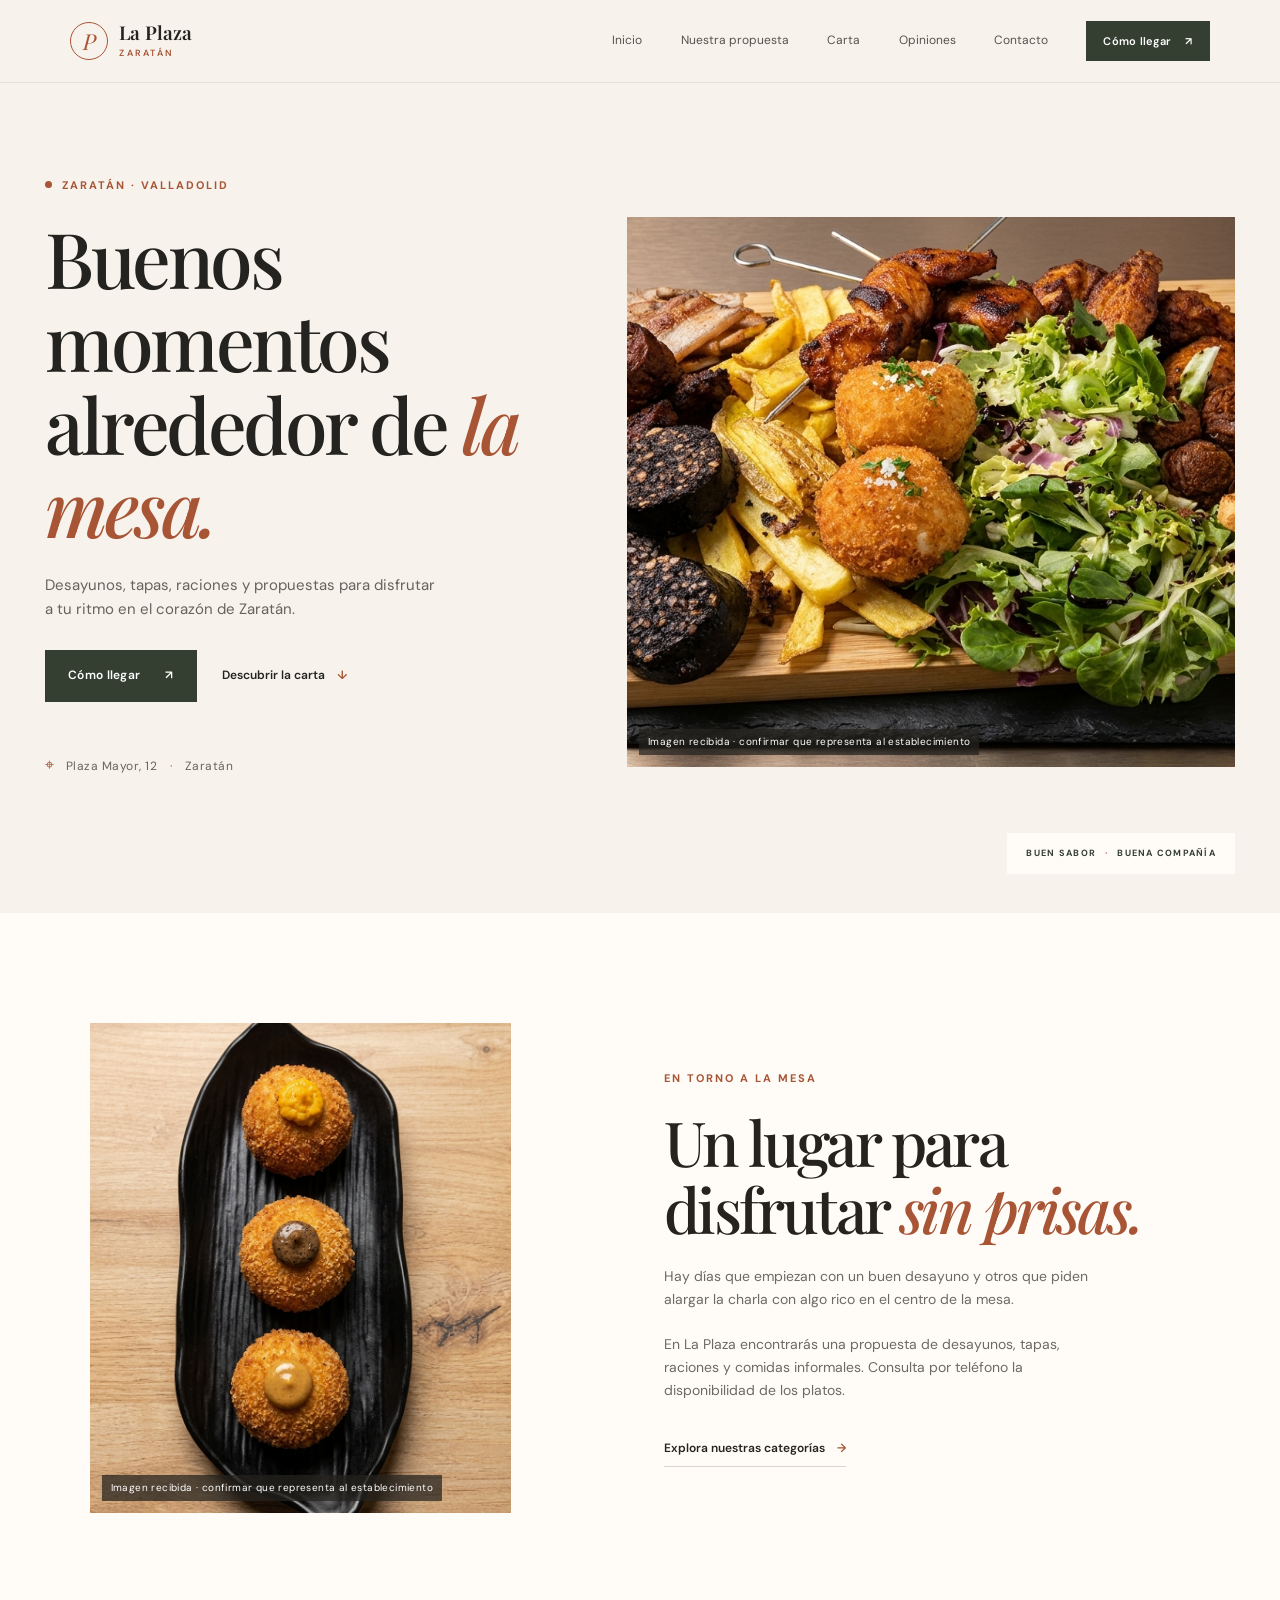
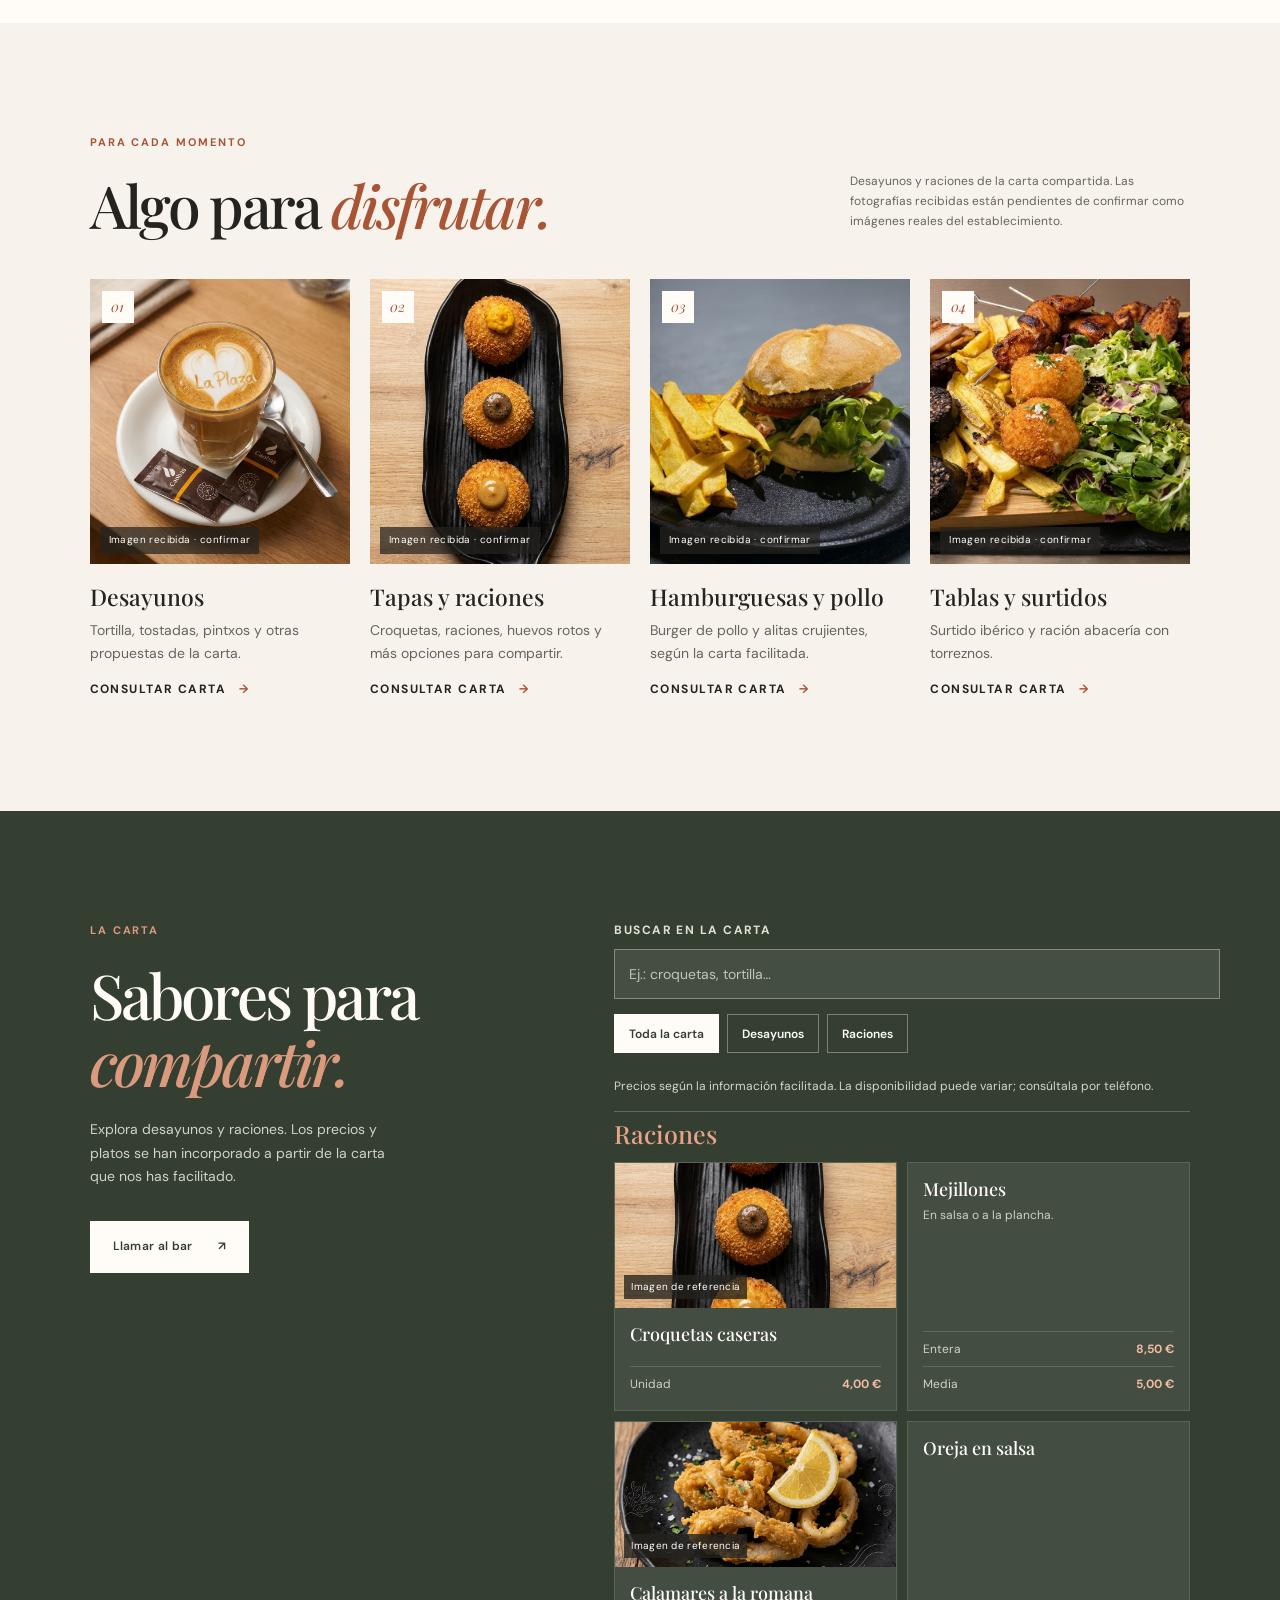
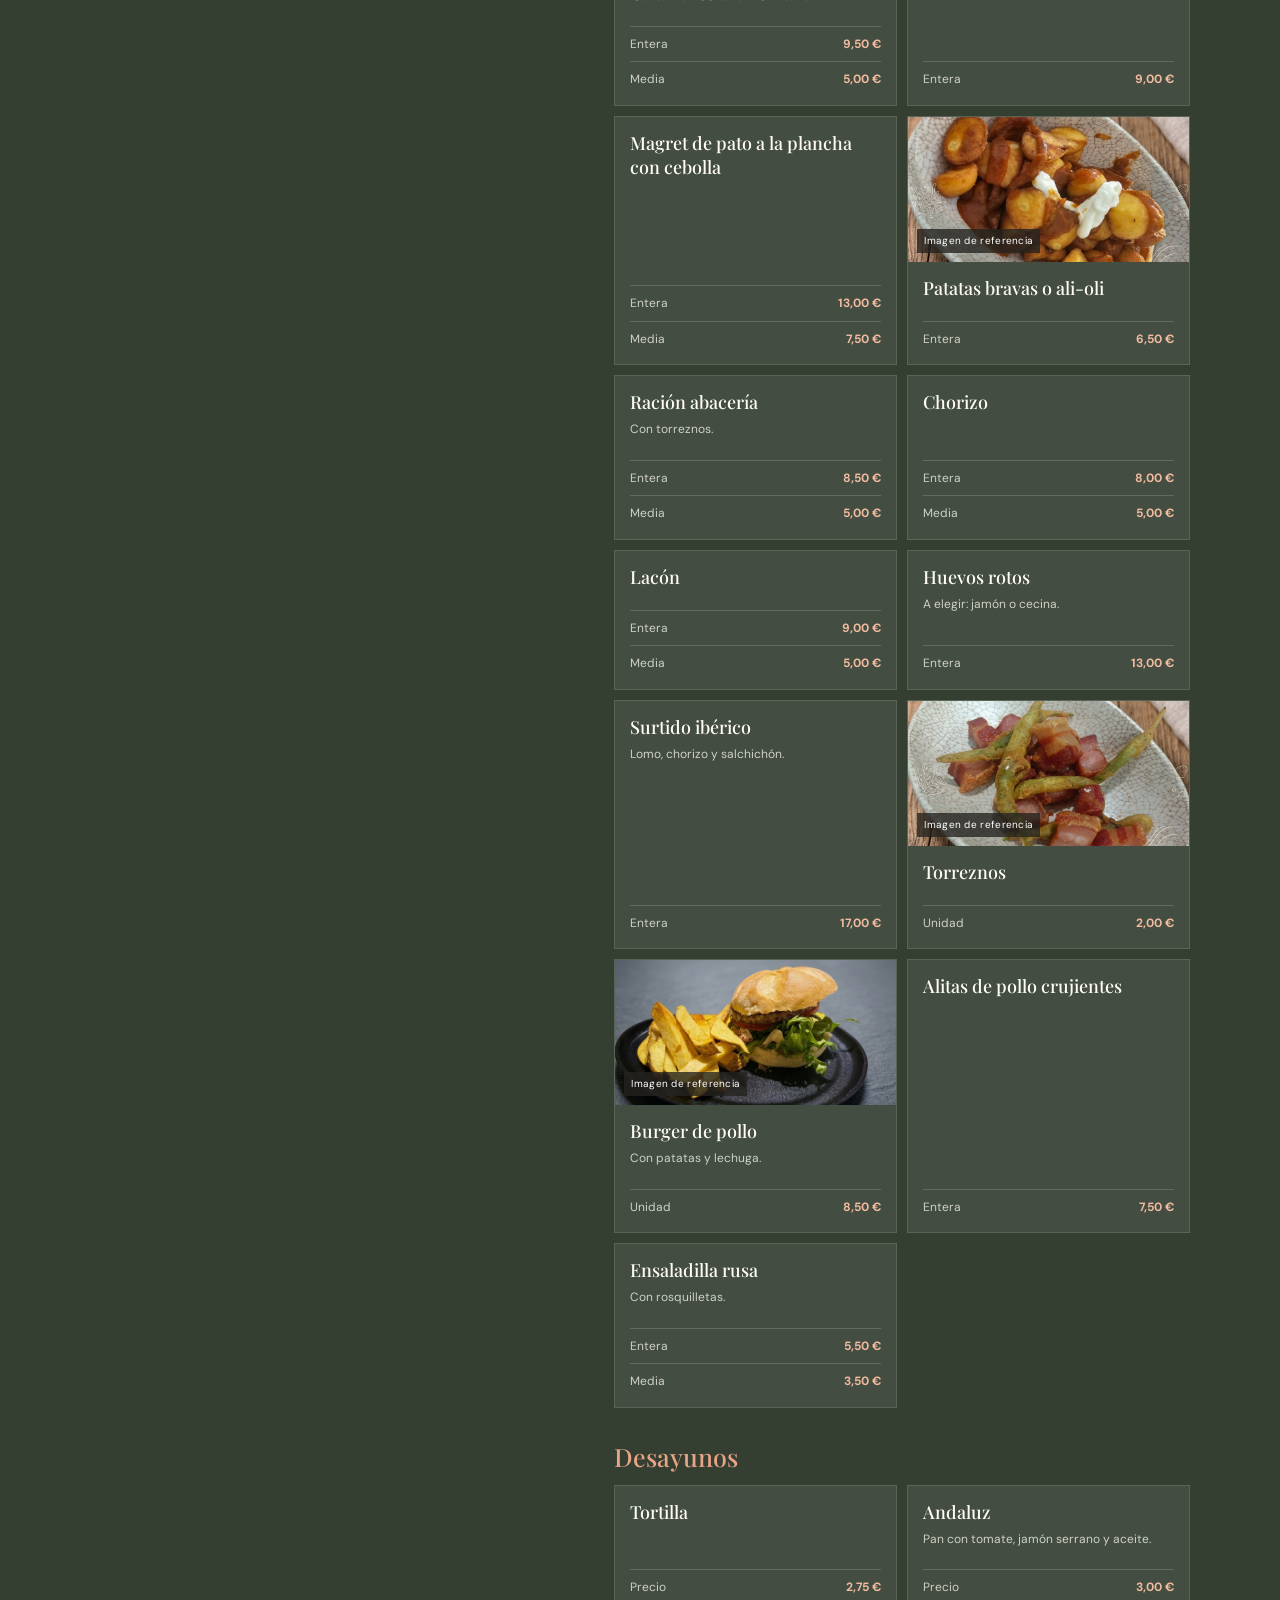
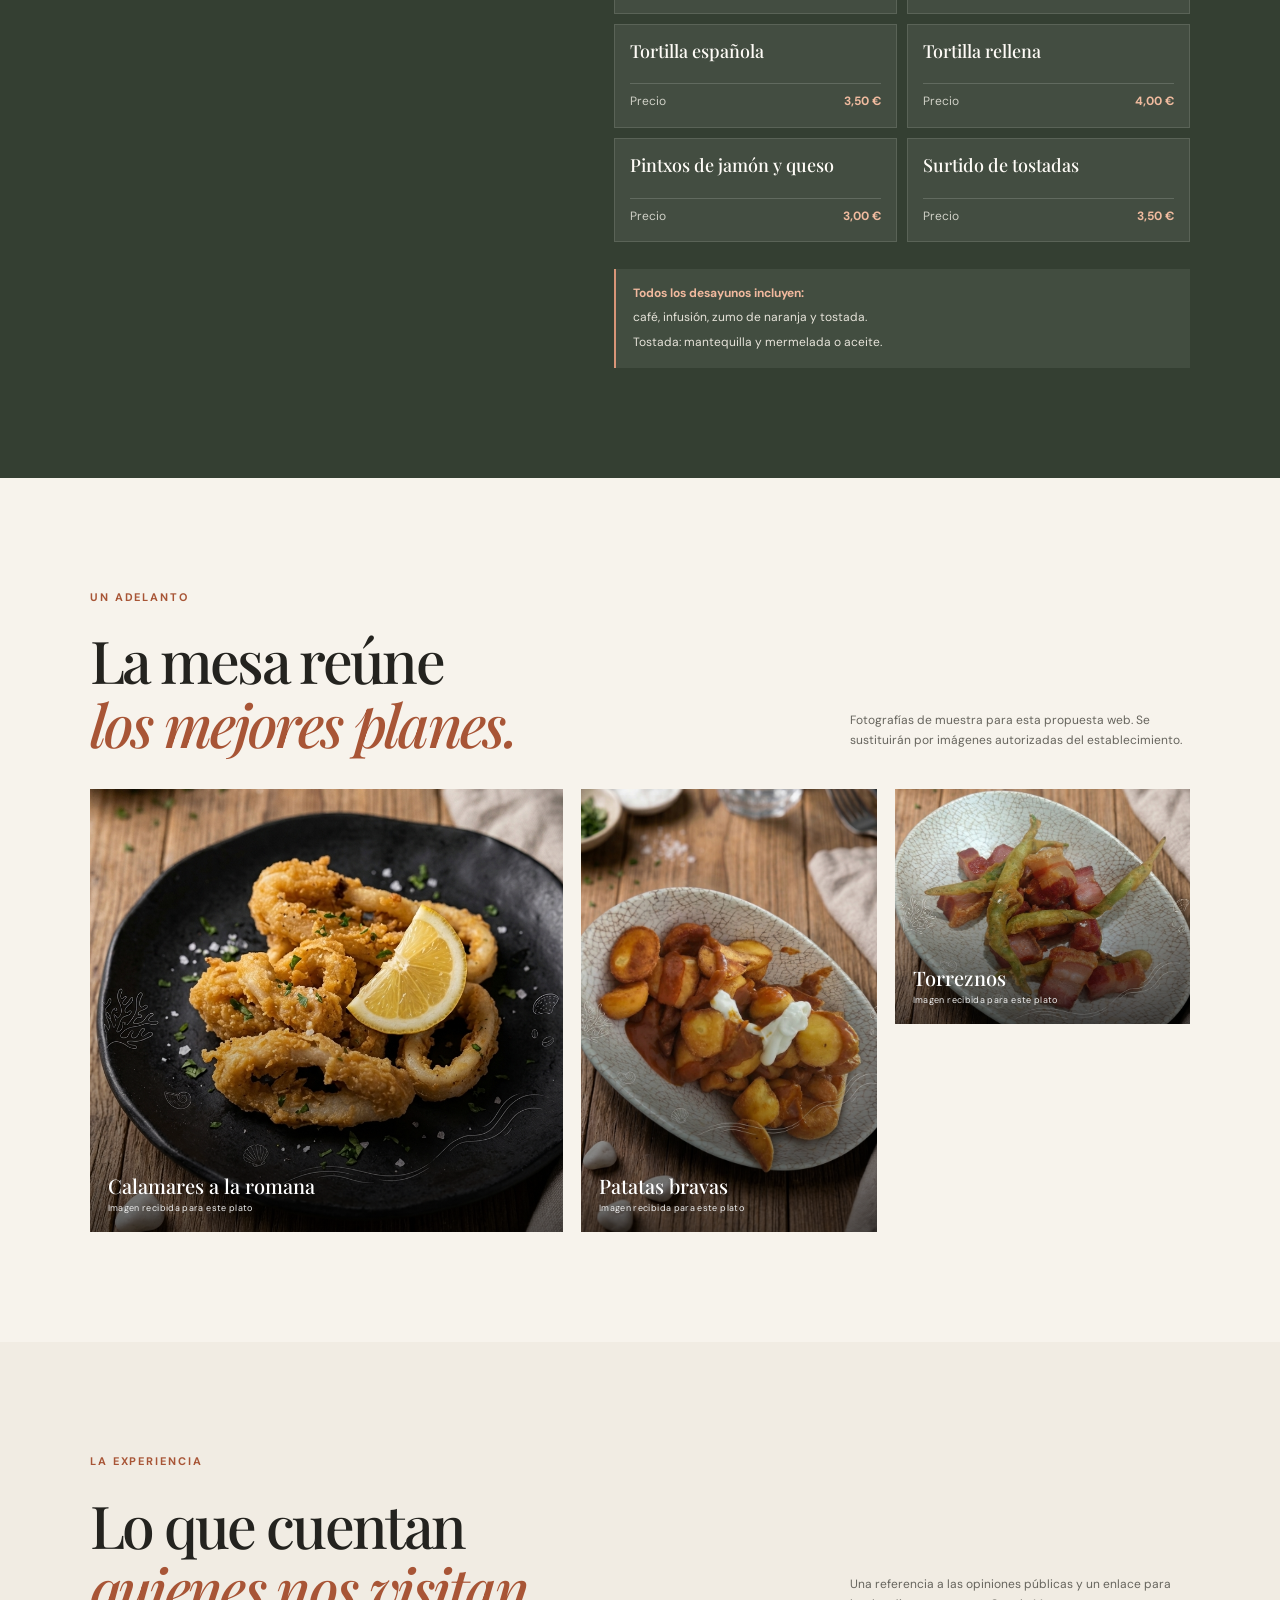
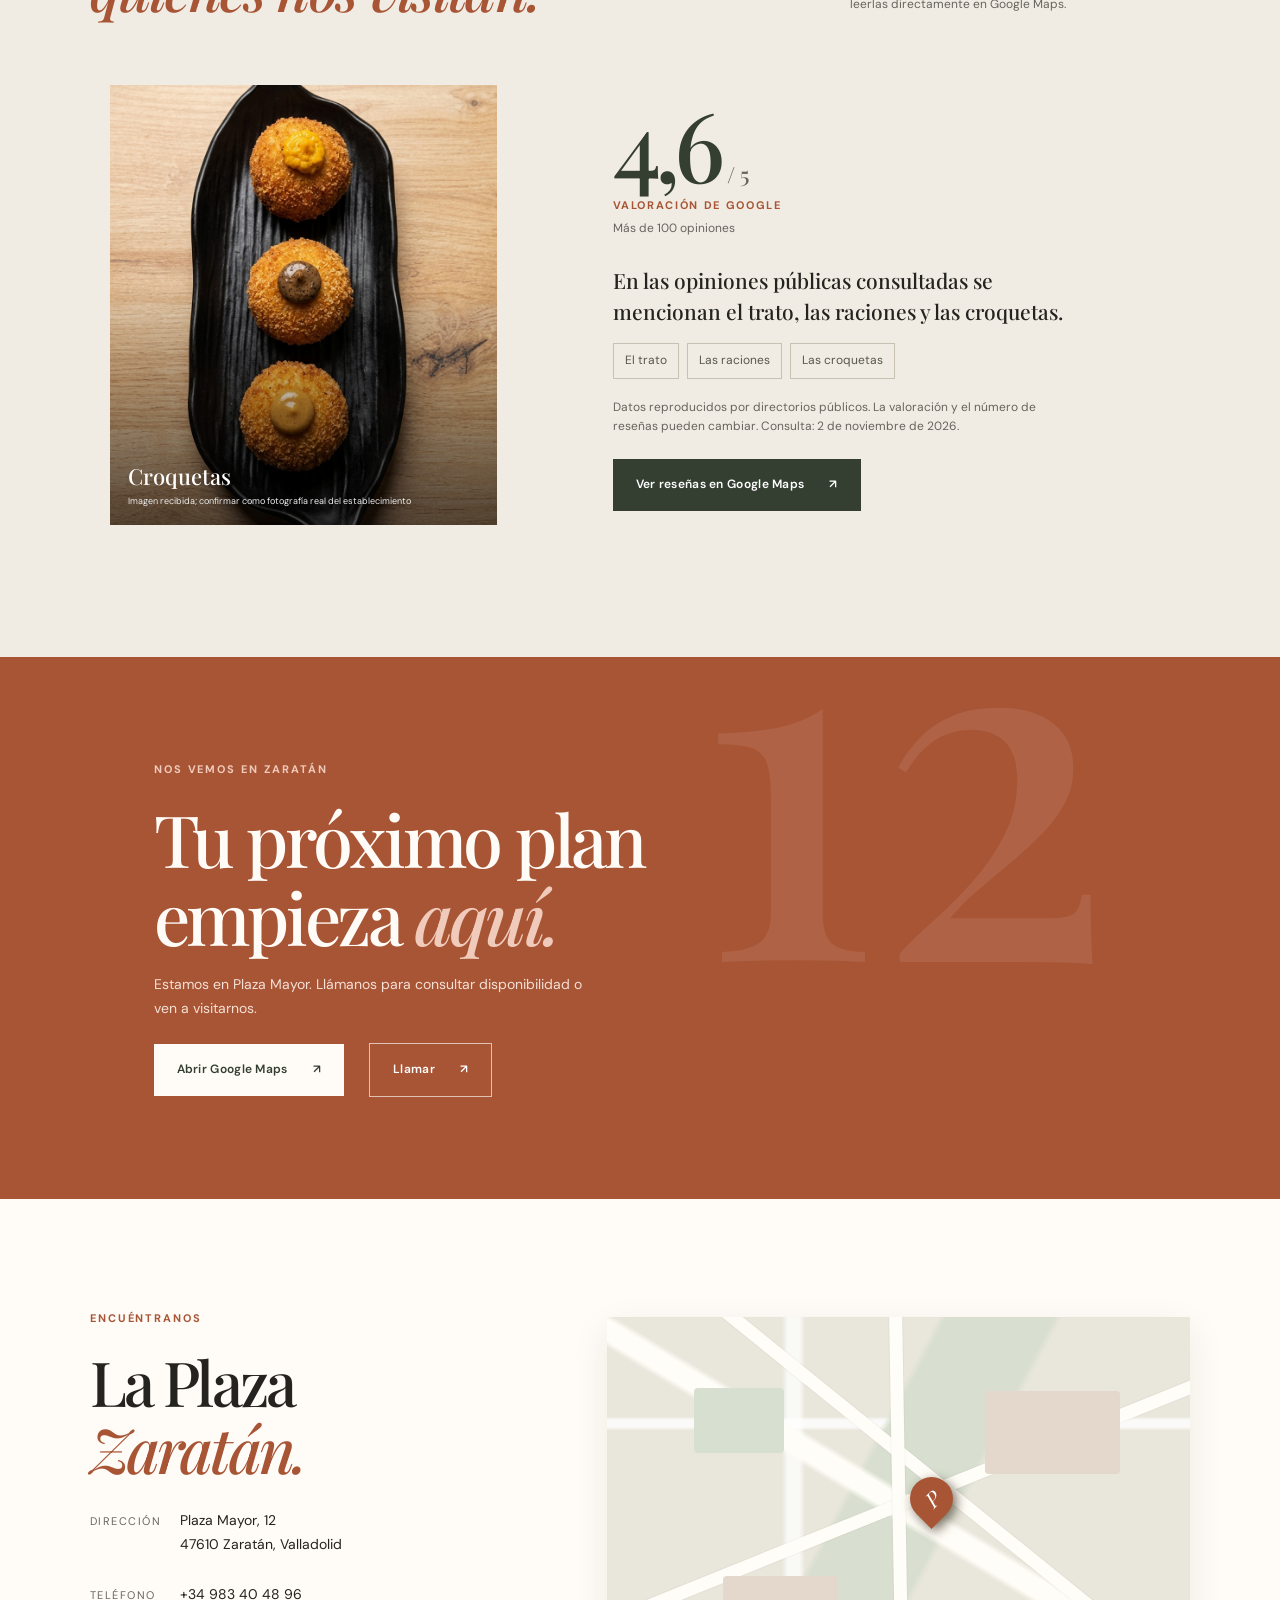
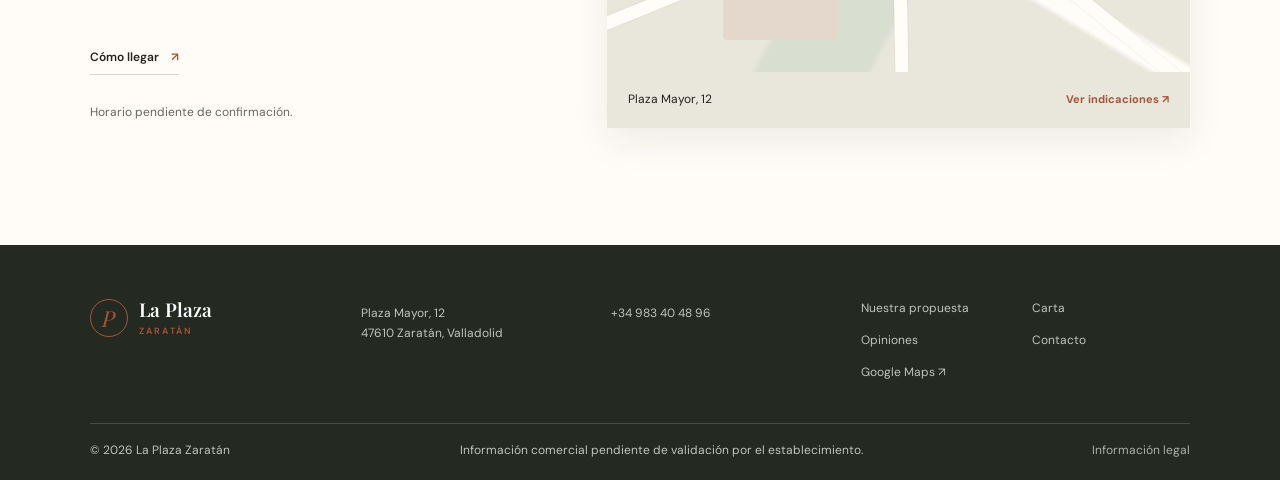
==== commit 3928dde2: "Mejoras profesionales de la web" ====
--- a/index.html
+++ b/index.html
@@ -8,10 +8,14 @@
   <meta property="og:type" content="website">
   <meta property="og:title" content="La Plaza Zaratán · Buenos momentos alrededor de la mesa">
   <meta property="og:description" content="Desayunos, tapas, raciones y comidas informales en Zaratán, Valladolid.">
+  <meta property="og:site_name" content="La Plaza Zaratán">
   <meta property="og:locale" content="es_ES">
   <title>La Plaza Zaratán · Bar en Zaratán, Valladolid</title>
   <link rel="icon" href="assets/icons/favicon.svg" type="image/svg+xml">
   <link rel="stylesheet" href="css/styles.css">
+  <link rel="preconnect" href="https://fonts.googleapis.com">
+  <link rel="preconnect" href="https://fonts.gstatic.com" crossorigin>
+  <link href="https://fonts.googleapis.com/css2?family=DM+Sans:wght@400;500;600;700&family=Playfair+Display:ital,wght@0,500;0,600;0,700;1,500;1,600&display=swap" rel="stylesheet">
   <script src="js/config.js" defer></script>
   <script src="js/menu.js" defer></script>
   <script src="js/main.js" defer></script>
@@ -23,7 +27,7 @@
     <button class="menu-toggle" type="button" aria-expanded="false" aria-controls="primary-nav"><span class="menu-icon" aria-hidden="true"></span><span class="sr-only">Abrir menú</span></button>
     <nav id="primary-nav" class="primary-nav" aria-label="Navegación principal">
       <a href="#inicio">Inicio</a><a href="#propuesta">Nuestra propuesta</a><a href="#carta">Carta</a><a href="#opiniones">Opiniones</a><a href="#contacto">Contacto</a>
-      <a class="button button-small nav-cta" data-maps href="#contacto" target="_blank" rel="noopener">Cómo llegar <span aria-hidden="true">↗</span></a>
+      <a class="button button-small nav-cta" data-maps href="https://maps.app.goo.gl/gjkBaA8sBipwwfZt8" target="_blank" rel="noopener">Cómo llegar <span aria-hidden="true">↗</span></a>
     </nav>
   </header>
   <main id="contenido">
@@ -31,50 +35,50 @@
       <div class="hero-copy"><p class="eyebrow"><span class="eyebrow-dot"></span>Zaratán · Valladolid</p>
         <h1 id="hero-title">Buenos momentos<br>alrededor de <em>la mesa.</em></h1>
         <p class="hero-intro">Desayunos, tapas, raciones y propuestas para disfrutar a tu ritmo en el corazón de Zaratán.</p>
-        <div class="hero-actions"><a class="button" data-maps href="#contacto" target="_blank" rel="noopener">Cómo llegar <span aria-hidden="true">↗</span></a><a class="text-link" href="#carta">Descubrir la carta <span aria-hidden="true">↓</span></a></div>
+        <div class="hero-actions"><a class="button" data-maps href="https://maps.app.goo.gl/gjkBaA8sBipwwfZt8" target="_blank" rel="noopener">Cómo llegar <span aria-hidden="true">↗</span></a><a class="text-link" href="#carta">Descubrir la carta <span aria-hidden="true">↓</span></a></div>
         <p class="hero-address"><span aria-hidden="true">⌖</span> Plaza Mayor, 12 <span class="dot-separator">·</span> Zaratán</p>
       </div>
-      <div class="hero-image image-frame"><img src="assets/images/tabla-abaceria.jpg" alt="Tabla variada para compartir; imagen de referencia pendiente de confirmar" fetchpriority="high" width="1488" height="713"><span class="image-note">Imagen recibida · confirmar que representa al establecimiento</span></div>
+      <div class="hero-image image-frame"><img src="assets/images/tabla-abaceria.jpg" alt="Tabla variada para compartir; imagen de referencia pendiente de confirmar" fetchpriority="high" decoding="async" width="1488" height="713"><span class="image-note">Imagen recibida · confirmar que representa al establecimiento</span></div>
       <div class="hero-stamp" aria-hidden="true"><span>BUEN SABOR</span><b>·</b><span>BUENA COMPAÑÍA</span></div>
     </section>
     <section class="intro section-pad" id="propuesta" aria-labelledby="intro-title">
-      <div class="intro-image image-frame"><img src="assets/images/croquetas.jpg" alt="Croquetas servidas; imagen de referencia pendiente de confirmar" loading="lazy" width="896" height="1167"><span class="image-note">Imagen recibida · confirmar que representa al establecimiento</span></div>
+      <div class="intro-image image-frame"><img src="assets/images/croquetas.jpg" alt="Croquetas servidas; imagen de referencia pendiente de confirmar" loading="lazy" decoding="async" width="896" height="1167"><span class="image-note">Imagen recibida · confirmar que representa al establecimiento</span></div>
       <div class="intro-copy"><p class="eyebrow">En torno a la mesa</p><h2 id="intro-title">Un lugar para<br>disfrutar <em>sin prisas.</em></h2><p>Hay días que empiezan con un buen desayuno y otros que piden alargar la charla con algo rico en el centro de la mesa.</p><p>En La Plaza encontrarás una propuesta de desayunos, tapas, raciones y comidas informales. Consulta por teléfono la disponibilidad de los platos.</p><a class="text-link underline-link" href="#carta">Explora nuestras categorías <span aria-hidden="true">→</span></a></div>
     </section>
     <section class="specialties section-pad" aria-labelledby="specialties-title">
       <div class="section-heading"><div><p class="eyebrow">Para cada momento</p><h2 id="specialties-title">Algo para <em>disfrutar.</em></h2></div><p>Desayunos y raciones de la carta compartida. Las fotografías recibidas están pendientes de confirmar como imágenes reales del establecimiento.</p></div>
-      <div class="specialty-grid" id="specialty-grid"></div>
+      <div class="specialty-grid" id="specialty-grid"></div><noscript><p>La carta y las especialidades requieren JavaScript. Para consultar platos y disponibilidad, llama al <a href="tel:+34983404896">+34 983 40 48 96</a>.</p></noscript>
     </section>
     <section class="menu-section section-pad" id="carta" aria-labelledby="menu-title">
       <div class="menu-heading"><p class="eyebrow">La carta</p><h2 id="menu-title">Sabores para<br><em>compartir.</em></h2><p>Explora desayunos y raciones. Los precios y platos se han incorporado a partir de la carta que nos has facilitado.</p><a class="button button-light" data-phone href="tel:+34983404896">Llamar al bar <span aria-hidden="true">↗</span></a></div>
       <div class="menu-list-wrap">
-        <div class="menu-tools"><label class="menu-search-label" for="menu-search">Buscar en la carta</label><input id="menu-search" class="menu-search" type="search" placeholder="Ej.: croquetas, tortilla…" autocomplete="off"><div class="menu-filters" role="group" aria-label="Filtrar carta"><button class="menu-filter is-active" type="button" data-filter="Todos" aria-pressed="true">Toda la carta</button><button class="menu-filter" type="button" data-filter="Desayunos" aria-pressed="false">Desayunos</button><button class="menu-filter" type="button" data-filter="Raciones" aria-pressed="false">Raciones</button></div></div>
-        <p class="menu-disclaimer">Precios según la información facilitada. La disponibilidad puede variar; consúltala por teléfono.</p><div id="menu-list" class="menu-list" aria-live="polite"></div>
+        <div class="menu-tools"><label class="menu-search-label" for="menu-search">Buscar en la carta</label><input id="menu-search" class="menu-search" type="search" placeholder="Ej.: croquetas, tortilla…" autocomplete="off"><p id="menu-result-count" class="sr-only" role="status" aria-live="polite"></p><div class="menu-filters" role="group" aria-label="Filtrar carta"><button class="menu-filter is-active" type="button" data-filter="Todos" aria-pressed="true">Toda la carta</button><button class="menu-filter" type="button" data-filter="Desayunos" aria-pressed="false">Desayunos</button><button class="menu-filter" type="button" data-filter="Raciones" aria-pressed="false">Raciones</button></div></div>
+        <p class="menu-disclaimer">Precios según la información facilitada. La disponibilidad puede variar; consúltala por teléfono.</p><div id="menu-list" class="menu-list"></div><noscript><p>La carta interactiva requiere JavaScript. Para consultar platos y disponibilidad, llama al <a href="tel:+34983404896">+34 983 40 48 96</a>.</p></noscript>
         <p class="breakfast-note"><strong>Todos los desayunos incluyen:</strong> café, infusión, zumo de naranja y tostada.<span>Tostada: mantequilla y mermelada o aceite.</span></p>
       </div>
     </section>
     <section class="gallery section-pad" aria-labelledby="gallery-title">
       <div class="section-heading gallery-heading"><div><p class="eyebrow">Un adelanto</p><h2 id="gallery-title">La mesa reúne<br><em>los mejores planes.</em></h2></div><p>Fotografías de muestra para esta propuesta web. Se sustituirán por imágenes autorizadas del establecimiento.</p></div>
       <div class="gallery-grid">
-        <figure class="image-frame gallery-large"><img src="assets/images/calamares-romana.jpg" alt="Calamares a la romana, imagen recibida para este plato" loading="lazy" width="864" height="1208"><figcaption>Calamares a la romana <small>Imagen recibida para este plato</small></figcaption></figure>
-        <figure class="image-frame gallery-tall"><img src="assets/images/patatas-bravas.jpg" alt="Patatas bravas, imagen recibida para este plato" loading="lazy" width="864" height="1208"><figcaption>Patatas bravas <small>Imagen recibida para este plato</small></figcaption></figure>
-        <figure class="image-frame gallery-small"><img src="assets/images/torreznos.jpg" alt="Torreznos, imagen recibida para este plato" loading="lazy" width="864" height="1208"><figcaption>Torreznos <small>Imagen recibida para este plato</small></figcaption></figure>
+        <figure class="image-frame gallery-large"><img src="assets/images/calamares-romana.jpg" alt="Calamares a la romana, imagen recibida para este plato" loading="lazy" decoding="async" width="864" height="1208"><figcaption>Calamares a la romana <small>Imagen recibida para este plato</small></figcaption></figure>
+        <figure class="image-frame gallery-tall"><img src="assets/images/patatas-bravas.jpg" alt="Patatas bravas, imagen recibida para este plato" loading="lazy" decoding="async" width="864" height="1208"><figcaption>Patatas bravas <small>Imagen recibida para este plato</small></figcaption></figure>
+        <figure class="image-frame gallery-small"><img src="assets/images/torreznos.jpg" alt="Torreznos, imagen recibida para este plato" loading="lazy" decoding="async" width="864" height="1208"><figcaption>Torreznos <small>Imagen recibida para este plato</small></figcaption></figure>
       </div>
     </section>
     <section class="reviews section-pad" id="opiniones" aria-labelledby="reviews-title">
       <div class="section-heading reviews-heading"><div><p class="eyebrow">La experiencia</p><h2 id="reviews-title">Lo que cuentan<br><em>quienes nos visitan.</em></h2></div><p>Una referencia a las opiniones públicas y un enlace para leerlas directamente en Google Maps.</p></div>
       <div class="reviews-layout">
-        <figure class="image-frame reviews-photo"><img src="assets/images/croquetas.jpg" alt="Croquetas, uno de los platos que aparece mencionado en reseñas públicas; imagen recibida" loading="lazy" width="896" height="1167"><figcaption>Croquetas <small>Imagen recibida; confirmar como fotografía real del establecimiento</small></figcaption></figure>
+        <figure class="image-frame reviews-photo"><img src="assets/images/croquetas.jpg" alt="Croquetas, uno de los platos que aparece mencionado en reseñas públicas; imagen recibida" loading="lazy" decoding="async" width="896" height="1167"><figcaption>Croquetas <small>Imagen recibida; confirmar como fotografía real del establecimiento</small></figcaption></figure>
         <div class="reviews-content">
-          <div class="review-score"><span class="score-number">4,6</span><span class="score-scale">/ 5</span><span class="score-label">Valoración de Google</span><span class="score-count">Más de 100 opiniones</span></div>
+          <div class="review-score" role="group" aria-label="Valoración de Google: 4,6 sobre 5 y más de 100 opiniones"><span class="score-number" data-review-rating>4,6</span><span class="score-scale">/ 5</span><span class="score-label">Valoración de Google</span><span class="score-count" data-review-count>Más de 100 opiniones</span></div>
           <p class="reviews-summary">En las opiniones públicas consultadas se mencionan el trato, las raciones y las croquetas.</p>
-          <div class="review-topics" aria-label="Temas mencionados en opiniones públicas"><span>El trato</span><span>Las raciones</span><span>Las croquetas</span></div>
-          <p class="review-source">Datos reproducidos por directorios públicos; consultados el 2 de noviembre de 2026. La valoración y el número de reseñas pueden cambiar.</p>
+          <ul class="review-topics" id="review-topics" aria-label="Temas mencionados en opiniones públicas"><li>El trato</li><li>Las raciones</li><li>Las croquetas</li></ul>
+          <p class="review-source" data-review-source>Datos reproducidos por directorios públicos. La valoración y el número de reseñas pueden cambiar. Consulta: 2 de noviembre de 2026.</p>
           <a class="button" data-maps href="https://maps.app.goo.gl/gjkBaA8sBipwwfZt8" target="_blank" rel="noopener">Ver reseñas en Google Maps <span aria-hidden="true">↗</span></a>
         </div>
       </div>
     </section>
-    <section class="visit" aria-labelledby="visit-title"><div class="visit-inner"><p class="eyebrow">Nos vemos en Zaratán</p><h2 id="visit-title">Tu próximo plan<br>empieza <em>aquí.</em></h2><p>Estamos en Plaza Mayor. Llámanos para consultar disponibilidad o ven a visitarnos.</p><div class="hero-actions"><a class="button button-light" data-maps href="#contacto" target="_blank" rel="noopener">Abrir Google Maps <span aria-hidden="true">↗</span></a><a class="button button-outline-light" data-phone href="tel:+34983404896">Llamar <span aria-hidden="true">↗</span></a></div></div><div class="visit-number" aria-hidden="true">12</div></section>
+    <section class="visit" aria-labelledby="visit-title"><div class="visit-inner"><p class="eyebrow">Nos vemos en Zaratán</p><h2 id="visit-title">Tu próximo plan<br>empieza <em>aquí.</em></h2><p>Estamos en Plaza Mayor. Llámanos para consultar disponibilidad o ven a visitarnos.</p><div class="hero-actions"><a class="button button-light" data-maps href="https://maps.app.goo.gl/gjkBaA8sBipwwfZt8" target="_blank" rel="noopener">Abrir Google Maps <span aria-hidden="true">↗</span></a><a class="button button-outline-light" data-phone href="tel:+34983404896">Llamar <span aria-hidden="true">↗</span></a></div></div><div class="visit-number" aria-hidden="true">12</div></section>
     <section class="contact section-pad" id="contacto" aria-labelledby="contact-title"><div class="contact-copy"><p class="eyebrow">Encuéntranos</p><h2 id="contact-title">La Plaza<br><em>Zaratán.</em></h2><div class="contact-detail"><span class="detail-label">Dirección</span><a data-address data-maps href="https://maps.app.goo.gl/gjkBaA8sBipwwfZt8" target="_blank" rel="noopener">Plaza Mayor, 12<br>47610 Zaratán, Valladolid</a></div><div class="contact-detail"><span class="detail-label">Teléfono</span><a data-phone href="tel:+34983404896">+34 983 40 48 96</a></div><a class="text-link underline-link" data-maps href="https://maps.app.goo.gl/gjkBaA8sBipwwfZt8" target="_blank" rel="noopener">Cómo llegar <span aria-hidden="true">↗</span></a><p class="hours-note">Horario pendiente de confirmación.</p></div><a class="map-card" data-maps href="https://maps.app.goo.gl/gjkBaA8sBipwwfZt8" target="_blank" rel="noopener" aria-label="Abrir ubicación de La Plaza Zaratán en Google Maps"><div class="map-art" aria-hidden="true"><span class="map-street street-one"></span><span class="map-street street-two"></span><span class="map-street street-three"></span><span class="map-block block-one"></span><span class="map-block block-two"></span><span class="map-block block-three"></span><span class="map-pin">P</span></div><span class="map-caption">Plaza Mayor, 12 <b>Ver indicaciones ↗</b></span></a></section>
   </main>
   <footer class="site-footer"><div class="footer-main"><a class="brand footer-brand" href="#inicio"><span class="brand-mark" aria-hidden="true">P</span><span>La Plaza <small>ZARATÁN</small></span></a><p>Plaza Mayor, 12<br>47610 Zaratán, Valladolid</p><a class="footer-phone" data-phone href="tel:+34983404896">+34 983 40 48 96</a><nav aria-label="Navegación de pie"><a href="#propuesta">Nuestra propuesta</a><a href="#carta">Carta</a><a href="#opiniones">Opiniones</a><a href="#contacto">Contacto</a><a data-maps href="https://maps.app.goo.gl/gjkBaA8sBipwwfZt8" target="_blank" rel="noopener">Google Maps ↗</a></nav></div><div class="footer-bottom"><span>© <span id="year"></span> La Plaza Zaratán</span><span>Información comercial pendiente de validación por el establecimiento.</span><a href="legal.html">Información legal</a></div></footer>
--- a/css/styles.css
+++ b/css/styles.css
@@ -1,14 +1,1387 @@
-@import url('https://fonts.googleapis.com/css2?family=DM+Sans:wght@400;500;600;700&family=Playfair+Display:ital,wght@0,500;0,600;0,700;1,500;1,600&display=swap');
-:root{--cream:#f7f3ec;--paper:#fffcf7;--olive:#343f32;--ink:#24231f;--terra:#b96848;--muted:#77756d;--line:#dcd6ca;--serif:'Playfair Display',Georgia,serif;--sans:'DM Sans',Arial,sans-serif;--content:1240px}*{box-sizing:border-box}html{scroll-behavior:smooth;scroll-padding-top:86px}body{margin:0;background:var(--cream);color:var(--ink);font-family:var(--sans);font-size:16px;line-height:1.65}img{display:block;width:100%;height:100%;object-fit:cover}a{color:inherit}.sr-only{position:absolute;width:1px;height:1px;padding:0;margin:-1px;overflow:hidden;clip:rect(0,0,0,0);white-space:nowrap;border:0}.skip-link{position:fixed;z-index:20;top:8px;left:8px;padding:10px 16px;background:var(--olive);color:#fff;transform:translateY(-150%)}.skip-link:focus{transform:none}:focus-visible{outline:3px solid var(--terra);outline-offset:4px}.site-header{height:82px;padding:0 max(5.5vw,24px);display:flex;align-items:center;justify-content:space-between;background:var(--cream);position:sticky;top:0;z-index:10;border-bottom:1px solid rgba(52,63,50,.09)}.brand{display:flex;gap:11px;align-items:center;text-decoration:none;font-family:var(--serif);font-size:19px;font-weight:600;line-height:1.05}.brand small{display:block;font:600 9px var(--sans);letter-spacing:.25em;margin-top:5px;color:var(--terra)}.brand-mark{width:36px;height:36px;border:1px solid var(--terra);border-radius:50%;display:grid;place-items:center;color:var(--terra);font:italic 22px var(--serif)}.primary-nav{display:flex;align-items:center;gap:clamp(20px,3vw,42px)}.primary-nav>a:not(.button){font-size:12px;text-decoration:none;color:#55534d;transition:color .2s}.primary-nav>a:not(.button):hover,.text-link:hover{color:var(--terra)}.button{min-height:52px;padding:0 23px;background:var(--olive);color:white;text-decoration:none;display:inline-flex;justify-content:center;align-items:center;gap:25px;font-size:12px;font-weight:600;letter-spacing:.025em;transition:background .2s,transform .2s}.button:hover{background:#495848;transform:translateY(-2px)}.button-small{min-height:40px;padding:0 17px;font-size:11px;gap:14px}.menu-toggle{display:none}.hero{max-width:var(--content);margin:auto;min-height:670px;padding:74px 45px 86px;display:grid;grid-template-columns:.92fr 1.08fr;align-items:center;gap:5vw;position:relative}.hero-copy{padding:0 0 30px;z-index:1}.eyebrow{text-transform:uppercase;letter-spacing:.18em;font-size:10px;font-weight:700;color:var(--terra);margin:0 0 22px;display:flex;align-items:center;gap:10px}.eyebrow-dot{width:7px;height:7px;border-radius:50%;background:var(--terra)}h1,h2{font-family:var(--serif);font-weight:500;letter-spacing:-.045em;line-height:1.08;margin:0}h1{font-size:clamp(49px,6vw,79px)}h1 em,h2 em{font-weight:500;color:var(--terra)}.hero-intro{max-width:390px;margin:25px 0 28px;color:#65635c;font-size:15px}.hero-actions{display:flex;gap:25px;align-items:center;flex-wrap:wrap}.text-link{font-size:12px;font-weight:600;text-decoration:none;transition:color .2s}.text-link span{margin-left:9px;color:var(--terra)}.hero-address{margin:50px 0 0;color:#77756d;font-size:11px;letter-spacing:.04em}.hero-address span:first-child{color:var(--terra);font-size:16px;margin-right:8px}.dot-separator{padding:0 9px;color:var(--terra)}.image-frame{position:relative;overflow:hidden;background:#e1d7c8}.hero-image{height:min(550px,49vw);min-height:430px}.hero-image img{object-position:center}.image-note{position:absolute;bottom:12px;left:12px;padding:5px 9px;background:rgba(36,35,31,.72);color:white;font-size:9px;letter-spacing:.04em}.hero-stamp{position:absolute;bottom:39px;right:45px;background:var(--paper);padding:13px 19px;display:flex;gap:9px;align-items:center;font-size:8px;font-weight:700;letter-spacing:.14em;color:var(--olive)}.hero-stamp b{color:var(--terra)}.section-pad{padding:110px max(7vw,28px)}.intro{background:var(--paper);display:grid;grid-template-columns:minmax(270px,.8fr) 1fr;align-items:center;gap:12vw}.intro-image{height:490px;max-width:430px;justify-self:center;width:100%}.intro-copy{max-width:500px}.intro-copy h2,.section-heading h2,.menu-heading h2,.contact h2{font-size:clamp(43px,5vw,62px)}.intro-copy>p:not(.eyebrow){font-size:14px;color:#6d6a63;max-width:430px;margin:22px 0}.underline-link{display:inline-block;margin-top:15px;padding-bottom:7px;border-bottom:1px solid var(--line)}.specialties{max-width:1440px;margin:auto}.section-heading{display:flex;align-items:end;justify-content:space-between;gap:40px;margin-bottom:42px}.section-heading h2{font-size:clamp(42px,5vw,59px)}.section-heading>p{max-width:340px;margin:0 0 5px;color:#747168;font-size:12px}.specialty-grid{display:grid;grid-template-columns:repeat(4,1fr);gap:20px}.specialty-card{min-width:0}.specialty-photo{height:285px;position:relative}.specialty-photo img{transition:transform .5s}.specialty-card:hover .specialty-photo img{transform:scale(1.04)}.specialty-number{position:absolute;top:12px;left:12px;background:var(--paper);width:32px;height:32px;display:grid;place-items:center;font:italic 14px var(--serif);color:var(--terra)}.specialty-card h3{font:500 23px var(--serif);margin:17px 0 7px}.specialty-card p{font-size:11px;color:#77756d;min-height:38px;margin:0 0 10px}.specialty-card a{font-size:10px;text-transform:uppercase;letter-spacing:.12em;font-weight:700;text-decoration:none}.specialty-card a span{color:var(--terra);margin-left:8px}.menu-section{background:var(--olive);color:var(--paper);display:grid;grid-template-columns:.8fr 1.2fr;gap:11vw}.menu-heading .eyebrow{color:#db9a7d}.menu-heading h2 em{color:#db9a7d}.menu-heading>p:not(.eyebrow){max-width:300px;color:#d1d2c8;font-size:13px;margin:23px 0}.button-light{background:var(--paper);color:var(--olive)}.button-light:hover{background:#eee9de}.menu-heading .button{margin-top:10px}.menu-disclaimer{font-size:10px;color:#d5d6cb;border-bottom:1px solid rgba(255,252,247,.22);padding-bottom:14px;margin:0 0 5px}.menu-row{display:flex;justify-content:space-between;align-items:center;gap:20px;padding:16px 0;border-bottom:1px solid rgba(255,252,247,.19)}.menu-row h3{font:500 20px var(--serif);margin:0}.menu-row span{font-size:10px;color:#d6a187;letter-spacing:.06em}.gallery{max-width:1440px;margin:auto}.gallery-heading{margin-bottom:34px}.gallery-grid{display:grid;grid-template-columns:1.2fr .75fr .75fr;grid-template-rows:235px 190px;gap:18px}.gallery-grid figure{margin:0;position:relative}.gallery-large{grid-row:span 2}.gallery-tall{grid-row:span 2}.gallery-grid figure:after{content:"";position:absolute;inset:40% 0 0;background:linear-gradient(transparent,rgba(0,0,0,.62))}.gallery-grid figcaption{position:absolute;z-index:1;bottom:18px;left:18px;color:white;font:500 20px var(--serif)}.gallery-grid figcaption small{display:block;font:9px var(--sans);letter-spacing:.04em;margin-top:3px;color:#eee}.visit{min-height:390px;background:var(--terra);color:var(--paper);padding:76px max(12vw,40px);position:relative;overflow:hidden;display:flex;align-items:center}.visit-inner{position:relative;z-index:1}.visit .eyebrow{color:#f0cbbb}.visit h2{font-size:clamp(48px,6vw,72px)}.visit h2 em{color:#f0cbbb}.visit-inner>p:not(.eyebrow){color:#f4e0d6;font-size:13px;max-width:430px;margin:18px 0 23px}.button-outline-light{border:1px solid rgba(255,252,247,.65);background:transparent}.button-outline-light:hover{background:rgba(255,255,255,.1)}.visit-number{position:absolute;right:13%;top:-110px;font:500 480px/.9 var(--serif);color:rgba(255,252,247,.08)}.contact{display:grid;grid-template-columns:.8fr 1.2fr;gap:10vw;align-items:center;background:var(--paper)}.contact-detail{display:grid;grid-template-columns:90px 1fr;margin:26px 0;align-items:start}.detail-label{font-size:9px;text-transform:uppercase;letter-spacing:.14em;color:var(--muted);padding-top:3px}.contact-detail a{font-size:13px;text-decoration:none;line-height:1.7}.contact-detail a:hover{color:var(--terra)}.hours-note{font-size:10px;color:var(--muted);margin-top:28px}.map-card{display:block;text-decoration:none;background:#e9e6dc;box-shadow:0 12px 35px rgba(36,35,31,.08)}.map-art{height:355px;position:relative;overflow:hidden;background-color:#e9e6dc;background-image:linear-gradient(31deg,transparent 46%,#fffdf7 47%,#fffdf7 50%,transparent 51%),linear-gradient(118deg,transparent 43%,#d8dfd0 44%,#d8dfd0 58%,transparent 59%),linear-gradient(90deg,transparent 30%,rgba(255,255,255,.75) 31%,rgba(255,255,255,.75) 33%,transparent 34%),linear-gradient(0deg,transparent 68%,rgba(255,255,255,.8) 69%,rgba(255,255,255,.8) 71%,transparent 72%)}.map-street{position:absolute;background:#fffdf7;height:13px;width:130%;left:-10%;transform:rotate(-22deg);top:48%;box-shadow:0 0 0 1px rgba(52,63,50,.04)}.street-two{transform:rotate(39deg);top:36%;left:-15%}.street-three{transform:rotate(89deg);top:50%;left:0;width:100%}.map-block{position:absolute;width:90px;height:65px;background:#d7dfd0;left:15%;top:20%;border-radius:4px}.block-two{left:auto;right:12%;top:21%;width:135px;height:83px;background:#e3d8cb}.block-three{left:20%;top:auto;bottom:9%;width:115px;height:64px;background:#e3d8cb}.map-pin{position:absolute;top:45%;left:52%;width:43px;height:43px;border-radius:50% 50% 50% 0;transform:rotate(-45deg);background:var(--terra);color:white;display:grid;place-items:center;box-shadow:0 5px 12px #746c5e;font:italic 21px var(--serif)}.map-caption{display:flex;justify-content:space-between;padding:18px 21px;font-size:11px}.map-caption b{color:var(--terra);font-size:10px}.site-footer{background:#242a22;color:#efeee8;padding:54px max(7vw,28px) 20px}.footer-main{display:grid;grid-template-columns:1.1fr 1fr 1fr 1.5fr;gap:30px;align-items:start;padding-bottom:40px}.footer-brand{color:white;align-self:start}.footer-main>p,.footer-phone{font-size:11px;color:#c2c4b9;margin:5px 0;text-decoration:none}.footer-main nav{display:grid;grid-template-columns:1fr 1fr;gap:12px}.footer-main nav a{font-size:10px;color:#c2c4b9;text-decoration:none}.footer-main nav a:hover,.footer-phone:hover{color:#e2a086}.footer-bottom{border-top:1px solid rgba(255,255,255,.16);padding-top:17px;display:flex;justify-content:space-between;gap:15px;color:#aeb0a5;font-size:9px}.footer-bottom a{color:#aeb0a5;text-decoration:none}.footer-bottom a:hover{color:#fff}
-@media(max-width:900px){.hero{padding-inline:30px;gap:4vw;min-height:590px}.hero-image{min-height:380px}.section-pad{padding:85px 6vw}.intro{gap:8vw}.specialty-grid{grid-template-columns:repeat(2,1fr);row-gap:30px}.specialty-photo{height:300px}.menu-section{gap:7vw}.footer-main{grid-template-columns:1fr 1fr}.gallery-grid{grid-template-rows:220px 170px}}
-@media(max-width:640px){html{scroll-padding-top:70px}.site-header{height:68px;padding:0 20px}.brand{font-size:17px}.brand-mark{width:32px;height:32px}.menu-toggle{display:flex;width:44px;height:44px;border:0;background:transparent;align-items:center;justify-content:center;color:var(--ink);cursor:pointer}.menu-icon,.menu-icon:before,.menu-icon:after{width:21px;height:1.5px;background:currentColor;display:block;position:relative;transition:transform .2s}.menu-icon:before,.menu-icon:after{content:"";position:absolute;left:0}.menu-icon:before{top:-7px}.menu-icon:after{top:7px}.menu-toggle[aria-expanded=true] .menu-icon{background:transparent}.menu-toggle[aria-expanded=true] .menu-icon:before{top:0;transform:rotate(45deg)}.menu-toggle[aria-expanded=true] .menu-icon:after{top:0;transform:rotate(-45deg)}.primary-nav{position:absolute;top:68px;left:0;right:0;background:var(--paper);padding:10px 22px 24px;display:none;align-items:stretch;gap:0;box-shadow:0 12px 16px rgba(36,35,31,.08)}.primary-nav.is-open{display:flex;flex-direction:column}.primary-nav>a:not(.button){padding:13px 0;border-bottom:1px solid var(--line);font-size:13px}.primary-nav .nav-cta{margin-top:15px}.hero{display:flex;flex-direction:column;align-items:stretch;padding:55px 22px 56px;gap:25px;min-height:0}.hero-copy{padding:0}.eyebrow{font-size:9px;margin-bottom:17px}.hero h1{font-size:clamp(45px,12vw,63px)}.hero-intro{font-size:13px;margin:19px 0 22px}.hero-actions{gap:18px}.button{min-height:49px;padding:0 18px;gap:16px}.hero-address{margin-top:28px}.hero-image{height:370px;min-height:0}.hero-stamp{bottom:35px;right:22px;padding:10px 13px;font-size:7px}.section-pad{padding:70px 22px}.intro{display:flex;flex-direction:column;gap:38px;align-items:stretch}.intro-image{height:370px;max-width:none;width:88%;margin-right:auto}.intro-copy h2,.section-heading h2,.menu-heading h2,.contact h2{font-size:46px}.intro-copy>p:not(.eyebrow){font-size:13px}.section-heading{display:block;margin-bottom:28px}.section-heading>p{margin-top:15px}.specialty-grid{gap:28px 14px}.specialty-photo{height:220px}.specialty-card h3{font-size:20px;margin-top:12px}.specialty-card p{font-size:10px;min-height:52px}.menu-section{display:block}.menu-list-wrap{margin-top:42px}.menu-row h3{font-size:18px}.menu-row span{font-size:9px;text-align:right}.gallery-grid{grid-template-columns:1fr 1fr;grid-template-rows:220px 220px 170px;gap:12px}.gallery-large{grid-column:span 2;grid-row:auto}.gallery-tall{grid-row:span 2}.gallery-small{grid-row:span 1}.gallery-grid figcaption{font-size:16px;left:12px;bottom:12px}.visit{padding:65px 24px;min-height:365px}.visit-number{font-size:320px;right:-55px;top:10px}.visit h2{font-size:53px}.visit-inner>p:not(.eyebrow){font-size:12px}.visit .hero-actions{gap:11px}.contact{display:flex;flex-direction:column;align-items:stretch;gap:32px}.contact-detail{grid-template-columns:78px 1fr;margin:22px 0}.map-art{height:260px}.map-caption{padding:15px;font-size:10px}.footer-main{grid-template-columns:1fr 1fr;gap:25px 12px}.footer-main nav{grid-column:span 2}.footer-bottom{flex-wrap:wrap;line-height:1.6}.footer-bottom span:nth-child(2){order:3;width:100%}}
-@media(max-width:370px){.hero h1{font-size:42px}.hero-image{height:315px}.specialty-photo{height:180px}.specialty-card h3{font-size:18px}.specialty-card p{min-height:60px}.visit .button{font-size:10px;padding:0 12px}.footer-main{grid-template-columns:1fr}.footer-main nav{grid-column:auto}}
-@media(prefers-reduced-motion:reduce){*,*::before,*::after{scroll-behavior:auto!important;transition:none!important;animation:none!important}}
-.menu-empty{max-width:460px;padding:19px 0;color:#e1e1d8;font-size:13px}
-.legal-page{max-width:760px;min-height:75vh;margin:auto;padding:110px 28px}.legal-page h1{font-size:clamp(48px,7vw,76px)}.legal-page>p:not(.eyebrow){max-width:580px;color:var(--muted);margin:25px 0 30px}
-.menu-tools{margin-bottom:24px}.menu-search-label{display:block;color:#e2dfd5;font-size:10px;font-weight:700;letter-spacing:.12em;text-transform:uppercase;margin-bottom:8px}.menu-search{width:100%;min-height:48px;padding:0 14px;border:1px solid rgba(255,252,247,.35);background:rgba(255,252,247,.08);color:var(--paper);font:13px var(--sans)}.menu-search::placeholder{color:#c3c5bb}.menu-search:focus{outline-color:#e0a287}.menu-filters{display:flex;gap:8px;flex-wrap:wrap;margin-top:15px}.menu-filter{min-height:37px;padding:0 14px;border:1px solid rgba(255,252,247,.35);background:transparent;color:var(--paper);font:600 10px var(--sans);cursor:pointer;transition:background .2s,color .2s}.menu-filter:hover,.menu-filter.is-active{background:var(--paper);color:var(--olive)}.menu-group+.menu-group{margin-top:32px}.menu-group-title{font:500 25px var(--serif);color:#e7a487;margin:0 0 12px}.menu-items-grid{display:grid;grid-template-columns:repeat(2,minmax(0,1fr));gap:10px}.menu-card{min-width:0;overflow:hidden;background:rgba(255,252,247,.075);border:1px solid rgba(255,252,247,.12);display:flex;flex-direction:column}.menu-card-media{height:145px;position:relative;background:#4b5548}.menu-card-media img{object-fit:cover}.menu-image-badge{position:absolute;left:9px;bottom:9px;padding:4px 7px;background:rgba(36,35,31,.78);color:#fff;font-size:8px;letter-spacing:.03em}.menu-card-body{display:flex;flex:1;flex-direction:column;padding:15px}.menu-card h4{font:500 18px/1.3 var(--serif);color:var(--paper);margin:0}.menu-card-description{color:#d0d1c7;font-size:11px;margin:5px 0 0}.menu-prices{margin-top:auto;padding-top:13px}.menu-price-line{display:flex;justify-content:space-between;gap:12px;border-top:1px solid rgba(255,252,247,.16);padding:8px 0 0;margin-top:7px;color:#d0d1c7;font-size:10px}.menu-price-line strong{color:#f0bb9f;font-size:12px;white-space:nowrap}.menu-empty{padding:15px 0;color:#e1e1d8;font-size:13px}.breakfast-note{margin:27px 0 0;padding:15px 17px;border-left:2px solid #d89578;background:rgba(255,252,247,.07);color:#e7e4da;font-size:11px}.breakfast-note strong{display:block;color:#f1b99e;margin-bottom:4px}.specialty-photo .image-note{bottom:10px;left:10px;font-size:8px}
-@media(max-width:640px){.menu-items-grid{grid-template-columns:1fr}.menu-card{display:grid;grid-template-columns:105px 1fr;min-height:120px}.menu-card.no-image{grid-template-columns:1fr}.menu-card-media{height:100%;min-height:120px}.menu-card-body{padding:12px}.menu-card h4{font-size:17px}.menu-price-line{font-size:9px}.menu-price-line strong{font-size:11px}.menu-group-title{font-size:23px}.menu-filters{gap:6px}.menu-filter{padding:0 10px;font-size:9px}.menu-search{font-size:16px}}
-.reviews{background:#f1ece3}.reviews-layout{max-width:1060px;margin:0 auto;display:grid;grid-template-columns:.82fr 1.18fr;align-items:center;gap:clamp(35px,9vw,120px)}.reviews-photo{height:440px;margin:0;max-width:420px;width:100%;position:relative}.reviews-photo:after{content:"";position:absolute;inset:45% 0 0;background:linear-gradient(transparent,rgba(0,0,0,.6))}.reviews-photo figcaption{position:absolute;z-index:1;bottom:18px;left:18px;color:white;font:500 22px var(--serif)}.reviews-photo figcaption small{display:block;font:9px var(--sans);margin-top:4px;color:#eee}.reviews-content{padding:36px 0}.review-score{display:grid;grid-template-columns:auto auto 1fr;align-items:baseline;column-gap:8px}.score-number{font:500 clamp(66px,8vw,96px)/.95 var(--serif);letter-spacing:-.06em;color:var(--olive)}.score-scale{font:500 22px var(--serif);color:var(--muted)}.score-label{grid-column:1/-1;text-transform:uppercase;letter-spacing:.15em;font-size:10px;color:var(--terra);font-weight:700;margin-top:7px}.score-count{grid-column:1/-1;color:var(--muted);font-size:12px;margin-top:5px}.reviews-summary{font:500 21px/1.45 var(--serif);max-width:450px;margin:26px 0 17px}.review-topics{display:flex;gap:8px;flex-wrap:wrap}.review-topics span{border:1px solid #c9c1b3;padding:7px 11px;font-size:10px;color:#56564d}.review-source{max-width:450px;margin:19px 0;color:var(--muted);font-size:10px;line-height:1.6}.reviews-content .button{margin-top:4px}
-@media(max-width:640px){.reviews-layout{grid-template-columns:1fr;gap:22px}.reviews-photo{height:320px;max-width:none;width:88%}.reviews-content{padding:12px 0 0}.score-number{font-size:76px}.reviews-summary{font-size:19px;margin:20px 0 14px}.review-topics span{font-size:9px;padding:7px 9px}}
-
-.breakfast-note span{display:block;margin-top:5px}
+:root {
+  --cream:#f7f3ec;
+  --paper:#fffcf7;
+  --olive:#343f32;
+  --ink:#24231f;
+  --terra:#a85536;
+  --muted:#66645d;
+  --line:#dcd6ca;
+  --serif:'Playfair Display',Georgia,serif;
+  --sans:'DM Sans',Arial,sans-serif;
+  --content:1240px;
+}
+* {
+  box-sizing:border-box;
+}
+*,*::before,*::after {
+  box-sizing:inherit;
+}
+html {
+  scroll-behavior:smooth;
+  scroll-padding-top:86px;
+}
+body {
+  margin:0;
+  background:var(--cream);
+  color:var(--ink);
+  font-family:var(--sans);
+  font-size:16px;
+  line-height:1.65;
+}
+img {
+  display:block;
+  width:100%;
+  height:100%;
+  object-fit:cover;
+}
+a {
+  color:inherit;
+}
+.sr-only {
+  position:absolute;
+  width:1px;
+  height:1px;
+  padding:0;
+  margin:-1px;
+  overflow:hidden;
+  clip:rect(0,0,0,0);
+  white-space:nowrap;
+  border:0;
+}
+.skip-link {
+  position:fixed;
+  z-index:20;
+  top:8px;
+  left:8px;
+  padding:10px 16px;
+  background:var(--olive);
+  color:#fff;
+  transform:translateY(-150%);
+}
+.skip-link:focus {
+  transform:none;
+}
+:focus-visible {
+  outline:3px solid var(--terra);
+  outline-offset:4px;
+}
+.site-header {
+  height:82px;
+  padding:0 max(5.5vw,24px);
+  display:flex;
+  align-items:center;
+  justify-content:space-between;
+  background:var(--cream);
+  position:sticky;
+  top:0;
+  z-index:10;
+  border-bottom:1px solid rgba(52,63,50,.09);
+}
+.brand {
+  display:flex;
+  gap:11px;
+  align-items:center;
+  text-decoration:none;
+  font-family:var(--serif);
+  font-size:19px;
+  font-weight:600;
+  line-height:1.05;
+}
+.brand small {
+  display:block;
+  font:600 9px var(--sans);
+  letter-spacing:.25em;
+  margin-top:5px;
+  color:var(--terra);
+}
+.brand-mark {
+  width:36px;
+  height:36px;
+  border:1px solid var(--terra);
+  border-radius:50%;
+  display:grid;
+  place-items:center;
+  color:var(--terra);
+  font:italic 22px var(--serif);
+}
+.primary-nav {
+  display:flex;
+  align-items:center;
+  gap:clamp(20px,3vw,42px);
+}
+.primary-nav>a:not(.button) {
+  font-size:12px;
+  text-decoration:none;
+  color:#55534d;
+  transition:color .2s;
+}
+.primary-nav>a:not(.button):hover,.text-link:hover {
+  color:var(--terra);
+}
+.button {
+  min-height:52px;
+  padding:0 23px;
+  background:var(--olive);
+  color:white;
+  text-decoration:none;
+  display:inline-flex;
+  justify-content:center;
+  align-items:center;
+  gap:25px;
+  font-size:12px;
+  font-weight:600;
+  letter-spacing:.025em;
+  transition:background .2s,transform .2s;
+}
+.button:hover {
+  background:#495848;
+  transform:translateY(-2px);
+}
+.button-small {
+  min-height:40px;
+  padding:0 17px;
+  font-size:11px;
+  gap:14px;
+}
+.menu-toggle {
+  display:none;
+}
+.hero {
+  max-width:var(--content);
+  margin:auto;
+  min-height:670px;
+  padding:74px 45px 86px;
+  display:grid;
+  grid-template-columns:.92fr 1.08fr;
+  align-items:center;
+  gap:5vw;
+  position:relative;
+}
+.hero-copy {
+  padding:0 0 30px;
+  z-index:1;
+}
+.eyebrow {
+  text-transform:uppercase;
+  letter-spacing:.18em;
+  font-size:11px;
+  font-weight:700;
+  color:var(--terra);
+  margin:0 0 22px;
+  display:flex;
+  align-items:center;
+  gap:10px;
+}
+.eyebrow-dot {
+  width:7px;
+  height:7px;
+  border-radius:50%;
+  background:var(--terra);
+}
+h1,h2 {
+  font-family:var(--serif);
+  font-weight:500;
+  letter-spacing:-.045em;
+  line-height:1.08;
+  margin:0;
+}
+h1 {
+  font-size:clamp(49px,6vw,79px);
+}
+h1 em,h2 em {
+  font-weight:500;
+  color:var(--terra);
+}
+.hero-intro {
+  max-width:390px;
+  margin:25px 0 28px;
+  color:#65635c;
+  font-size:15px;
+}
+.hero-actions {
+  display:flex;
+  gap:25px;
+  align-items:center;
+  flex-wrap:wrap;
+}
+.text-link {
+  font-size:12px;
+  font-weight:600;
+  text-decoration:none;
+  transition:color .2s;
+}
+.text-link span {
+  margin-left:9px;
+  color:var(--terra);
+}
+.hero-address {
+  margin:50px 0 0;
+  color:var(--muted);
+  font-size:12px;
+  letter-spacing:.04em;
+}
+.hero-address span:first-child {
+  color:var(--terra);
+  font-size:16px;
+  margin-right:8px;
+}
+.dot-separator {
+  padding:0 9px;
+  color:var(--terra);
+}
+.image-frame {
+  position:relative;
+  overflow:hidden;
+  background:#e1d7c8;
+}
+.hero-image {
+  height:min(550px,49vw);
+  min-height:430px;
+}
+.hero-image img {
+  object-position:center;
+}
+.image-note {
+  position:absolute;
+  bottom:12px;
+  left:12px;
+  padding:5px 9px;
+  background:rgba(36,35,31,.72);
+  color:white;
+  font-size:10px;
+  letter-spacing:.04em;
+}
+.hero-stamp {
+  position:absolute;
+  bottom:39px;
+  right:45px;
+  background:var(--paper);
+  padding:13px 19px;
+  display:flex;
+  gap:9px;
+  align-items:center;
+  font-size:9px;
+  font-weight:700;
+  letter-spacing:.14em;
+  color:var(--olive);
+}
+.hero-stamp b {
+  color:var(--terra);
+}
+.section-pad {
+  padding:110px max(7vw,28px);
+}
+.intro {
+  background:var(--paper);
+  display:grid;
+  grid-template-columns:minmax(270px,.8fr) 1fr;
+  align-items:center;
+  gap:12vw;
+}
+.intro-image {
+  height:490px;
+  max-width:430px;
+  justify-self:center;
+  width:100%;
+}
+.intro-copy {
+  max-width:500px;
+}
+.intro-copy h2,.section-heading h2,.menu-heading h2,.contact h2 {
+  font-size:clamp(43px,5vw,62px);
+}
+.intro-copy>p:not(.eyebrow) {
+  font-size:14px;
+  color:#6d6a63;
+  max-width:430px;
+  margin:22px 0;
+}
+.underline-link {
+  display:inline-block;
+  margin-top:15px;
+  padding-bottom:7px;
+  border-bottom:1px solid var(--line);
+}
+.specialties {
+  max-width:1440px;
+  margin:auto;
+}
+.section-heading {
+  display:flex;
+  align-items:end;
+  justify-content:space-between;
+  gap:40px;
+  margin-bottom:42px;
+}
+.section-heading h2 {
+  font-size:clamp(42px,5vw,59px);
+}
+.section-heading>p {
+  max-width:340px;
+  margin:0 0 5px;
+  color:var(--muted);
+  font-size:12px;
+}
+.specialty-grid {
+  display:grid;
+  grid-template-columns:repeat(4,1fr);
+  gap:20px;
+}
+.specialty-card {
+  min-width:0;
+}
+.specialty-photo {
+  height:285px;
+  position:relative;
+}
+.specialty-photo img {
+  transition:transform .5s;
+}
+.specialty-card:hover .specialty-photo img {
+  transform:scale(1.04);
+}
+.specialty-number {
+  position:absolute;
+  top:12px;
+  left:12px;
+  background:var(--paper);
+  width:32px;
+  height:32px;
+  display:grid;
+  place-items:center;
+  font:italic 14px var(--serif);
+  color:var(--terra);
+}
+.specialty-card h3 {
+  font:500 23px var(--serif);
+  margin:17px 0 7px;
+}
+.specialty-card p {
+  font-size:14px;
+  color:var(--muted);
+  min-height:38px;
+  margin:0 0 10px;
+}
+.specialty-card a {
+  font-size:12px;
+  text-transform:uppercase;
+  letter-spacing:.12em;
+  font-weight:700;
+  text-decoration:none;
+}
+.specialty-card a span {
+  color:var(--terra);
+  margin-left:8px;
+}
+.menu-section {
+  background:var(--olive);
+  color:var(--paper);
+  display:grid;
+  grid-template-columns:.8fr 1.2fr;
+  gap:11vw;
+}
+.menu-heading .eyebrow {
+  color:#db9a7d;
+}
+.menu-heading h2 em {
+  color:#db9a7d;
+}
+.menu-heading>p:not(.eyebrow) {
+  max-width:300px;
+  color:#d1d2c8;
+  font-size:14px;
+  margin:23px 0;
+}
+.button-light {
+  background:var(--paper);
+  color:var(--olive);
+}
+.button-light:hover {
+  background:#eee9de;
+}
+.menu-heading .button {
+  margin-top:10px;
+}
+.menu-disclaimer {
+  font-size:12px;
+  color:#d5d6cb;
+  border-bottom:1px solid rgba(255,252,247,.22);
+  padding-bottom:14px;
+  margin:0 0 5px;
+}
+.gallery {
+  max-width:1440px;
+  margin:auto;
+}
+.gallery-heading {
+  margin-bottom:34px;
+}
+.gallery-grid {
+  display:grid;
+  grid-template-columns:1.2fr .75fr .75fr;
+  grid-template-rows:235px 190px;
+  gap:18px;
+}
+.gallery-grid figure {
+  margin:0;
+  position:relative;
+}
+.gallery-large {
+  grid-row:span 2;
+}
+.gallery-tall {
+  grid-row:span 2;
+}
+.gallery-grid figure:after {
+  content:"";
+  position:absolute;
+  inset:40% 0 0;
+  background:linear-gradient(transparent,rgba(0,0,0,.62));
+}
+.gallery-grid figcaption {
+  position:absolute;
+  z-index:1;
+  bottom:18px;
+  left:18px;
+  color:white;
+  font:500 20px var(--serif);
+}
+.gallery-grid figcaption small {
+  display:block;
+  font:9px var(--sans);
+  letter-spacing:.04em;
+  margin-top:3px;
+  color:#eee;
+}
+.visit {
+  min-height:390px;
+  background:var(--terra);
+  color:var(--paper);
+  padding:76px max(12vw,40px);
+  position:relative;
+  overflow:hidden;
+  display:flex;
+  align-items:center;
+}
+.visit-inner {
+  position:relative;
+  z-index:1;
+}
+.visit .eyebrow {
+  color:#f0cbbb;
+}
+.visit h2 {
+  font-size:clamp(48px,6vw,72px);
+}
+.visit h2 em {
+  color:#f0cbbb;
+}
+.visit-inner>p:not(.eyebrow) {
+  color:#f4e0d6;
+  font-size:14px;
+  max-width:430px;
+  margin:18px 0 23px;
+}
+.button-outline-light {
+  border:1px solid rgba(255,252,247,.65);
+  background:transparent;
+}
+.button-outline-light:hover {
+  background:rgba(255,255,255,.1);
+}
+.visit-number {
+  position:absolute;
+  right:13%;
+  top:-110px;
+  font:500 480px/.9 var(--serif);
+  color:rgba(255,252,247,.08);
+}
+.contact {
+  display:grid;
+  grid-template-columns:.8fr 1.2fr;
+  gap:10vw;
+  align-items:center;
+  background:var(--paper);
+}
+.contact-detail {
+  display:grid;
+  grid-template-columns:90px 1fr;
+  margin:26px 0;
+  align-items:start;
+}
+.detail-label {
+  font-size:11px;
+  text-transform:uppercase;
+  letter-spacing:.14em;
+  color:var(--muted);
+  padding-top:3px;
+}
+.contact-detail a {
+  font-size:14px;
+  text-decoration:none;
+  line-height:1.7;
+}
+.contact-detail a:hover {
+  color:var(--terra);
+}
+.hours-note {
+  font-size:12px;
+  color:var(--muted);
+  margin-top:28px;
+}
+.map-card {
+  display:block;
+  text-decoration:none;
+  background:#e9e6dc;
+  box-shadow:0 12px 35px rgba(36,35,31,.08);
+}
+.map-art {
+  height:355px;
+  position:relative;
+  overflow:hidden;
+  background-color:#e9e6dc;
+  background-image:linear-gradient(31deg,transparent 46%,#fffdf7 47%,#fffdf7 50%,transparent 51%),linear-gradient(118deg,transparent 43%,#d8dfd0 44%,#d8dfd0 58%,transparent 59%),linear-gradient(90deg,transparent 30%,rgba(255,255,255,.75) 31%,rgba(255,255,255,.75) 33%,transparent 34%),linear-gradient(0deg,transparent 68%,rgba(255,255,255,.8) 69%,rgba(255,255,255,.8) 71%,transparent 72%);
+}
+.map-street {
+  position:absolute;
+  background:#fffdf7;
+  height:13px;
+  width:130%;
+  left:-10%;
+  transform:rotate(-22deg);
+  top:48%;
+  box-shadow:0 0 0 1px rgba(52,63,50,.04);
+}
+.street-two {
+  transform:rotate(39deg);
+  top:36%;
+  left:-15%;
+}
+.street-three {
+  transform:rotate(89deg);
+  top:50%;
+  left:0;
+  width:100%;
+}
+.map-block {
+  position:absolute;
+  width:90px;
+  height:65px;
+  background:#d7dfd0;
+  left:15%;
+  top:20%;
+  border-radius:4px;
+}
+.block-two {
+  left:auto;
+  right:12%;
+  top:21%;
+  width:135px;
+  height:83px;
+  background:#e3d8cb;
+}
+.block-three {
+  left:20%;
+  top:auto;
+  bottom:9%;
+  width:115px;
+  height:64px;
+  background:#e3d8cb;
+}
+.map-pin {
+  position:absolute;
+  top:45%;
+  left:52%;
+  width:43px;
+  height:43px;
+  border-radius:50% 50% 50% 0;
+  transform:rotate(-45deg);
+  background:var(--terra);
+  color:white;
+  display:grid;
+  place-items:center;
+  box-shadow:0 5px 12px #746c5e;
+  font:italic 21px var(--serif);
+}
+.map-caption {
+  display:flex;
+  justify-content:space-between;
+  padding:18px 21px;
+  font-size:12px;
+}
+.map-caption b {
+  color:var(--terra);
+  font-size:11px;
+}
+.site-footer {
+  background:#242a22;
+  color:#efeee8;
+  padding:54px max(7vw,28px) 20px;
+}
+.footer-main {
+  display:grid;
+  grid-template-columns:1.1fr 1fr 1fr 1.5fr;
+  gap:30px;
+  align-items:start;
+  padding-bottom:40px;
+}
+.footer-brand {
+  color:white;
+  align-self:start;
+}
+.footer-main>p,.footer-phone {
+  font-size:12px;
+  color:#c2c4b9;
+  margin:5px 0;
+  text-decoration:none;
+}
+.footer-main nav {
+  display:grid;
+  grid-template-columns:1fr 1fr;
+  gap:12px;
+}
+.footer-main nav a {
+  font-size:12px;
+  color:#c2c4b9;
+  text-decoration:none;
+}
+.footer-main nav a:hover,.footer-phone:hover {
+  color:#e2a086;
+}
+.footer-bottom {
+  border-top:1px solid rgba(255,255,255,.16);
+  padding-top:17px;
+  display:flex;
+  justify-content:space-between;
+  gap:15px;
+  color:#c2c4b9;
+  font-size:12px;
+}
+.footer-bottom a {
+  color:#aeb0a5;
+  text-decoration:none;
+}
+.footer-bottom a:hover {
+  color:#fff;
+}
+@media(max-width:760px) {
+  .site-header {
+    height:72px;
+    padding:0 24px;
+  }
+  .menu-toggle {
+    display:flex;
+    width:44px;
+    height:44px;
+    border:0;
+    background:transparent;
+    align-items:center;
+    justify-content:center;
+    color:var(--ink);
+    cursor:pointer;
+  }
+  .menu-icon,.menu-icon:before,.menu-icon:after {
+    width:21px;
+    height:1.5px;
+    background:currentColor;
+    display:block;
+    position:relative;
+    transition:transform .2s;
+  }
+  .menu-icon:before,.menu-icon:after {
+    content:"";
+    position:absolute;
+    left:0;
+  }
+  .menu-icon:before {
+    top:-7px;
+  }
+  .menu-icon:after {
+    top:7px;
+  }
+  .menu-toggle[aria-expanded=true] .menu-icon {
+    background:transparent;
+  }
+  .menu-toggle[aria-expanded=true] .menu-icon:before {
+    top:0;
+    transform:rotate(45deg);
+  }
+  .menu-toggle[aria-expanded=true] .menu-icon:after {
+    top:0;
+    transform:rotate(-45deg);
+  }
+  .primary-nav {
+    position:absolute;
+    top:72px;
+    left:0;
+    right:0;
+    background:var(--paper);
+    padding:10px 22px 24px;
+    display:none;
+    align-items:stretch;
+    gap:0;
+    box-shadow:0 12px 16px rgba(36,35,31,.08);
+  }
+  .primary-nav.is-open {
+    display:flex;
+    flex-direction:column;
+  }
+  .primary-nav>a:not(.button) {
+    padding:13px 0;
+    border-bottom:1px solid var(--line);
+    font-size:13px;
+  }
+  .primary-nav .nav-cta {
+    margin-top:15px;
+  }
+}
+@media(max-width:900px) {
+  .hero {
+    padding-inline:30px;
+    gap:4vw;
+    min-height:590px;
+  }
+  .hero-image {
+    min-height:380px;
+  }
+  .section-pad {
+    padding:85px 6vw;
+  }
+  .intro {
+    gap:8vw;
+  }
+  .specialty-grid {
+    grid-template-columns:repeat(2,1fr);
+    row-gap:30px;
+  }
+  .specialty-photo {
+    height:300px;
+  }
+  .menu-section {
+    gap:7vw;
+  }
+  .footer-main {
+    grid-template-columns:1fr 1fr;
+  }
+  .gallery-grid {
+    grid-template-rows:220px 170px;
+  }
+}
+@media(max-width:640px) {
+  html {
+    scroll-padding-top:70px;
+  }
+  .site-header {
+    height:68px;
+    padding:0 20px;
+  }
+  .brand {
+    font-size:17px;
+  }
+  .brand-mark {
+    width:32px;
+    height:32px;
+  }
+  .menu-toggle {
+    display:flex;
+    width:44px;
+    height:44px;
+    border:0;
+    background:transparent;
+    align-items:center;
+    justify-content:center;
+    color:var(--ink);
+    cursor:pointer;
+  }
+  .menu-icon,.menu-icon:before,.menu-icon:after {
+    width:21px;
+    height:1.5px;
+    background:currentColor;
+    display:block;
+    position:relative;
+    transition:transform .2s;
+  }
+  .menu-icon:before,.menu-icon:after {
+    content:"";
+    position:absolute;
+    left:0;
+  }
+  .menu-icon:before {
+    top:-7px;
+  }
+  .menu-icon:after {
+    top:7px;
+  }
+  .menu-toggle[aria-expanded=true] .menu-icon {
+    background:transparent;
+  }
+  .menu-toggle[aria-expanded=true] .menu-icon:before {
+    top:0;
+    transform:rotate(45deg);
+  }
+  .menu-toggle[aria-expanded=true] .menu-icon:after {
+    top:0;
+    transform:rotate(-45deg);
+  }
+  .primary-nav {
+    position:absolute;
+    top:68px;
+    left:0;
+    right:0;
+    background:var(--paper);
+    padding:10px 22px 24px;
+    display:none;
+    align-items:stretch;
+    gap:0;
+    box-shadow:0 12px 16px rgba(36,35,31,.08);
+  }
+  .primary-nav.is-open {
+    display:flex;
+    flex-direction:column;
+  }
+  .primary-nav>a:not(.button) {
+    padding:13px 0;
+    border-bottom:1px solid var(--line);
+    font-size:13px;
+  }
+  .primary-nav .nav-cta {
+    margin-top:15px;
+  }
+  .hero {
+    display:flex;
+    flex-direction:column;
+    align-items:stretch;
+    padding:55px 22px 56px;
+    gap:25px;
+    min-height:0;
+  }
+  .hero-copy {
+    padding:0;
+  }
+  .eyebrow {
+    font-size:11px;
+    margin-bottom:17px;
+  }
+  .hero h1 {
+    font-size:clamp(45px,12vw,63px);
+  }
+  .hero-intro {
+    font-size:13px;
+    margin:19px 0 22px;
+  }
+  .hero-actions {
+    gap:18px;
+  }
+  .button {
+    min-height:49px;
+    padding:0 18px;
+    gap:16px;
+  }
+  .hero-address {
+    margin-top:28px;
+  }
+  .hero-image {
+    height:370px;
+    min-height:0;
+  }
+  .hero-stamp {
+    bottom:35px;
+    right:22px;
+    padding:10px 13px;
+    font-size:9px;
+  }
+  .section-pad {
+    padding:70px 22px;
+  }
+  .intro {
+    display:flex;
+    flex-direction:column;
+    gap:38px;
+    align-items:stretch;
+  }
+  .intro-image {
+    height:370px;
+    max-width:none;
+    width:88%;
+    margin-right:auto;
+  }
+  .intro-copy h2,.section-heading h2,.menu-heading h2,.contact h2 {
+    font-size:46px;
+  }
+  .intro-copy>p:not(.eyebrow) {
+    font-size:14px;
+  }
+  .section-heading {
+    display:block;
+    margin-bottom:28px;
+  }
+  .section-heading>p {
+    margin-top:15px;
+  }
+  .specialty-grid {
+    gap:28px 14px;
+  }
+  .specialty-photo {
+    height:220px;
+  }
+  .specialty-card h3 {
+    font-size:20px;
+    margin-top:12px;
+  }
+  .specialty-card p {
+    font-size:12px;
+    min-height:52px;
+  }
+  .menu-section {
+    display:block;
+  }
+  .menu-list-wrap {
+    margin-top:42px;
+  }
+  .gallery-grid {
+    grid-template-columns:1fr 1fr;
+    grid-template-rows:220px 220px 170px;
+    gap:12px;
+  }
+  .gallery-large {
+    grid-column:span 2;
+    grid-row:auto;
+  }
+  .gallery-tall {
+    grid-row:span 2;
+  }
+  .gallery-small {
+    grid-row:span 1;
+  }
+  .gallery-grid figcaption {
+    font-size:16px;
+    left:12px;
+    bottom:12px;
+  }
+  .visit {
+    padding:65px 24px;
+    min-height:365px;
+  }
+  .visit-number {
+    font-size:320px;
+    right:-55px;
+    top:10px;
+  }
+  .visit h2 {
+    font-size:53px;
+  }
+  .visit-inner>p:not(.eyebrow) {
+    font-size:14px;
+  }
+  .visit .hero-actions {
+    gap:11px;
+  }
+  .contact {
+    display:flex;
+    flex-direction:column;
+    align-items:stretch;
+    gap:32px;
+  }
+  .contact-detail {
+    grid-template-columns:78px 1fr;
+    margin:22px 0;
+  }
+  .map-art {
+    height:260px;
+  }
+  .map-caption {
+    padding:15px;
+    font-size:12px;
+  }
+  .footer-main {
+    grid-template-columns:1fr 1fr;
+    gap:25px 12px;
+  }
+  .footer-main nav {
+    grid-column:span 2;
+  }
+  .footer-bottom {
+    flex-wrap:wrap;
+    line-height:1.6;
+  }
+  .footer-bottom span:nth-child(2) {
+    order:3;
+    width:100%;
+  }
+}
+@media(max-width:370px) {
+  .hero h1 {
+    font-size:42px;
+  }
+  .hero-image {
+    height:315px;
+  }
+  .specialty-photo {
+    height:180px;
+  }
+  .specialty-card h3 {
+    font-size:18px;
+  }
+  .specialty-card p {
+    min-height:60px;
+  }
+  .visit .button {
+    font-size:10px;
+    padding:0 12px;
+  }
+  .footer-main {
+    grid-template-columns:1fr;
+  }
+  .footer-main nav {
+    grid-column:auto;
+  }
+}
+@media(prefers-reduced-motion:reduce) {
+  *,*::before,*::after {
+    scroll-behavior:auto!important;
+    transition:none!important;
+    animation:none!important;
+  }
+}
+.menu-empty {
+  max-width:460px;
+  padding:19px 0;
+  color:#e1e1d8;
+  font-size:13px;
+}
+.legal-page {
+  max-width:760px;
+  min-height:75vh;
+  margin:auto;
+  padding:110px 28px;
+}
+.legal-page h1 {
+  font-size:clamp(48px,7vw,76px);
+}
+.legal-page>p:not(.eyebrow) {
+  max-width:580px;
+  color:var(--muted);
+  margin:25px 0 30px;
+}
+.menu-tools {
+  margin-bottom:24px;
+}
+.menu-search-label {
+  display:block;
+  color:#e2dfd5;
+  font-size:12px;
+  font-weight:700;
+  letter-spacing:.12em;
+  text-transform:uppercase;
+  margin-bottom:8px;
+}
+.menu-search {
+  width:100%;
+  min-height:48px;
+  padding:0 14px;
+  border:1px solid rgba(255,252,247,.35);
+  background:rgba(255,252,247,.08);
+  color:var(--paper);
+  font:14px var(--sans);
+}
+.menu-search::placeholder {
+  color:#c3c5bb;
+}
+.menu-search:focus {
+  outline-color:#e0a287;
+}
+.menu-filters {
+  display:flex;
+  gap:8px;
+  flex-wrap:wrap;
+  margin-top:15px;
+}
+.menu-filter {
+  min-height:37px;
+  padding:0 14px;
+  border:1px solid rgba(255,252,247,.35);
+  background:transparent;
+  color:var(--paper);
+  font:600 12px var(--sans);
+  cursor:pointer;
+  transition:background .2s,color .2s;
+}
+.menu-filter:hover,.menu-filter.is-active {
+  background:var(--paper);
+  color:var(--olive);
+}
+.menu-group+.menu-group {
+  margin-top:32px;
+}
+.menu-group-title {
+  font:500 25px var(--serif);
+  color:#e7a487;
+  margin:0 0 12px;
+}
+.menu-items-grid {
+  display:grid;
+  grid-template-columns:repeat(2,minmax(0,1fr));
+  gap:10px;
+}
+.menu-card {
+  min-width:0;
+  overflow:hidden;
+  background:rgba(255,252,247,.075);
+  border:1px solid rgba(255,252,247,.12);
+  display:flex;
+  flex-direction:column;
+}
+.menu-card-media {
+  height:145px;
+  position:relative;
+  background:#4b5548;
+}
+.menu-card-media img {
+  object-fit:cover;
+}
+.menu-image-badge {
+  position:absolute;
+  left:9px;
+  bottom:9px;
+  padding:4px 7px;
+  background:rgba(36,35,31,.78);
+  color:#fff;
+  font-size:10px;
+  letter-spacing:.03em;
+}
+.menu-card-body {
+  display:flex;
+  flex:1;
+  flex-direction:column;
+  padding:15px;
+}
+.menu-card h4 {
+  font:500 18px/1.3 var(--serif);
+  color:var(--paper);
+  margin:0;
+}
+.menu-card-description {
+  color:#d0d1c7;
+  font-size:12px;
+  margin:5px 0 0;
+}
+.menu-prices {
+  margin-top:auto;
+  padding-top:13px;
+}
+.menu-price-line {
+  display:flex;
+  justify-content:space-between;
+  gap:12px;
+  border-top:1px solid rgba(255,252,247,.16);
+  padding:8px 0 0;
+  margin-top:7px;
+  color:#d0d1c7;
+  font-size:12px;
+}
+.menu-price-line strong {
+  color:#f0bb9f;
+  font-size:12px;
+  white-space:nowrap;
+}
+.breakfast-note {
+  margin:27px 0 0;
+  padding:15px 17px;
+  border-left:2px solid #d89578;
+  background:rgba(255,252,247,.07);
+  color:#e7e4da;
+  font-size:12px;
+}
+.breakfast-note strong {
+  display:block;
+  color:#f1b99e;
+  margin-bottom:4px;
+}
+.specialty-photo .image-note {
+  bottom:10px;
+  left:10px;
+  font-size:10px;
+}
+@media(max-width:640px) {
+  .menu-items-grid {
+    grid-template-columns:1fr;
+  }
+  .menu-card {
+    display:grid;
+    grid-template-columns:105px 1fr;
+    min-height:120px;
+  }
+  .menu-card.no-image {
+    grid-template-columns:1fr;
+  }
+  .menu-card-media {
+    height:100%;
+    min-height:120px;
+  }
+  .menu-card-body {
+    padding:12px;
+  }
+  .menu-card h4 {
+    font-size:17px;
+  }
+  .menu-price-line {
+    font-size:12px;
+  }
+  .menu-price-line strong {
+    font-size:12px;
+  }
+  .menu-group-title {
+    font-size:23px;
+  }
+  .menu-filters {
+    gap:6px;
+  }
+  .menu-filter {
+    padding:0 10px;
+    font-size:13px;
+  }
+  .menu-search {
+    font-size:14px;
+  }
+}
+.reviews {
+  background:#f1ece3;
+}
+.reviews-layout {
+  max-width:1060px;
+  margin:0 auto;
+  display:grid;
+  grid-template-columns:.82fr 1.18fr;
+  align-items:center;
+  gap:clamp(35px,9vw,120px);
+}
+.reviews-photo {
+  height:440px;
+  margin:0;
+  max-width:420px;
+  width:100%;
+  position:relative;
+}
+.reviews-photo:after {
+  content:"";
+  position:absolute;
+  inset:45% 0 0;
+  background:linear-gradient(transparent,rgba(0,0,0,.6));
+}
+.reviews-photo figcaption {
+  position:absolute;
+  z-index:1;
+  bottom:18px;
+  left:18px;
+  color:white;
+  font:500 22px var(--serif);
+}
+.reviews-photo figcaption small {
+  display:block;
+  font:9px var(--sans);
+  margin-top:4px;
+  color:#eee;
+}
+.reviews-content {
+  padding:36px 0;
+}
+.review-score {
+  display:grid;
+  grid-template-columns:auto auto 1fr;
+  align-items:baseline;
+  column-gap:8px;
+}
+.score-number {
+  font:500 clamp(66px,8vw,96px)/.95 var(--serif);
+  letter-spacing:-.06em;
+  color:var(--olive);
+}
+.score-scale {
+  font:500 22px var(--serif);
+  color:var(--muted);
+}
+.score-label {
+  grid-column:1/-1;
+  text-transform:uppercase;
+  letter-spacing:.15em;
+  font-size:11px;
+  color:var(--terra);
+  font-weight:700;
+  margin-top:7px;
+}
+.score-count {
+  grid-column:1/-1;
+  color:var(--muted);
+  font-size:12px;
+  margin-top:5px;
+}
+.reviews-summary {
+  font:500 21px/1.45 var(--serif);
+  max-width:450px;
+  margin:26px 0 17px;
+}
+.review-topics {
+  list-style:none;
+  margin:0;
+  padding:0;
+  display:flex;
+  gap:8px;
+  flex-wrap:wrap;
+}
+.review-topics li {
+  border:1px solid #c9c1b3;
+  padding:7px 11px;
+  font-size:12px;
+  color:#56564d;
+}
+.review-source {
+  max-width:450px;
+  margin:19px 0;
+  color:var(--muted);
+  font-size:12px;
+  line-height:1.6;
+}
+.reviews-content .button {
+  margin-top:4px;
+}
+@media(max-width:640px) {
+  .reviews-layout {
+    grid-template-columns:1fr;
+    gap:22px;
+  }
+  .reviews-photo {
+    height:320px;
+    max-width:none;
+    width:88%;
+  }
+  .reviews-content {
+    padding:12px 0 0;
+  }
+  .score-number {
+    font-size:76px;
+  }
+  .reviews-summary {
+    font-size:19px;
+    margin:20px 0 14px;
+  }
+  .review-topics li {
+    font-size:12px;
+    padding:7px 9px;
+  }
+}
+.breakfast-note span {
+  display:block;
+  margin-top:5px;
+}
+.image-unavailable img {
+  visibility:hidden;
+}
+.image-unavailable::after {
+  content:"Imagen no disponible";
+  position:absolute;
+  inset:50% auto auto 50%;
+  transform:translate(-50%,-50%);
+  color:var(--muted);
+  font-size:12px;
+  text-align:center;
+}
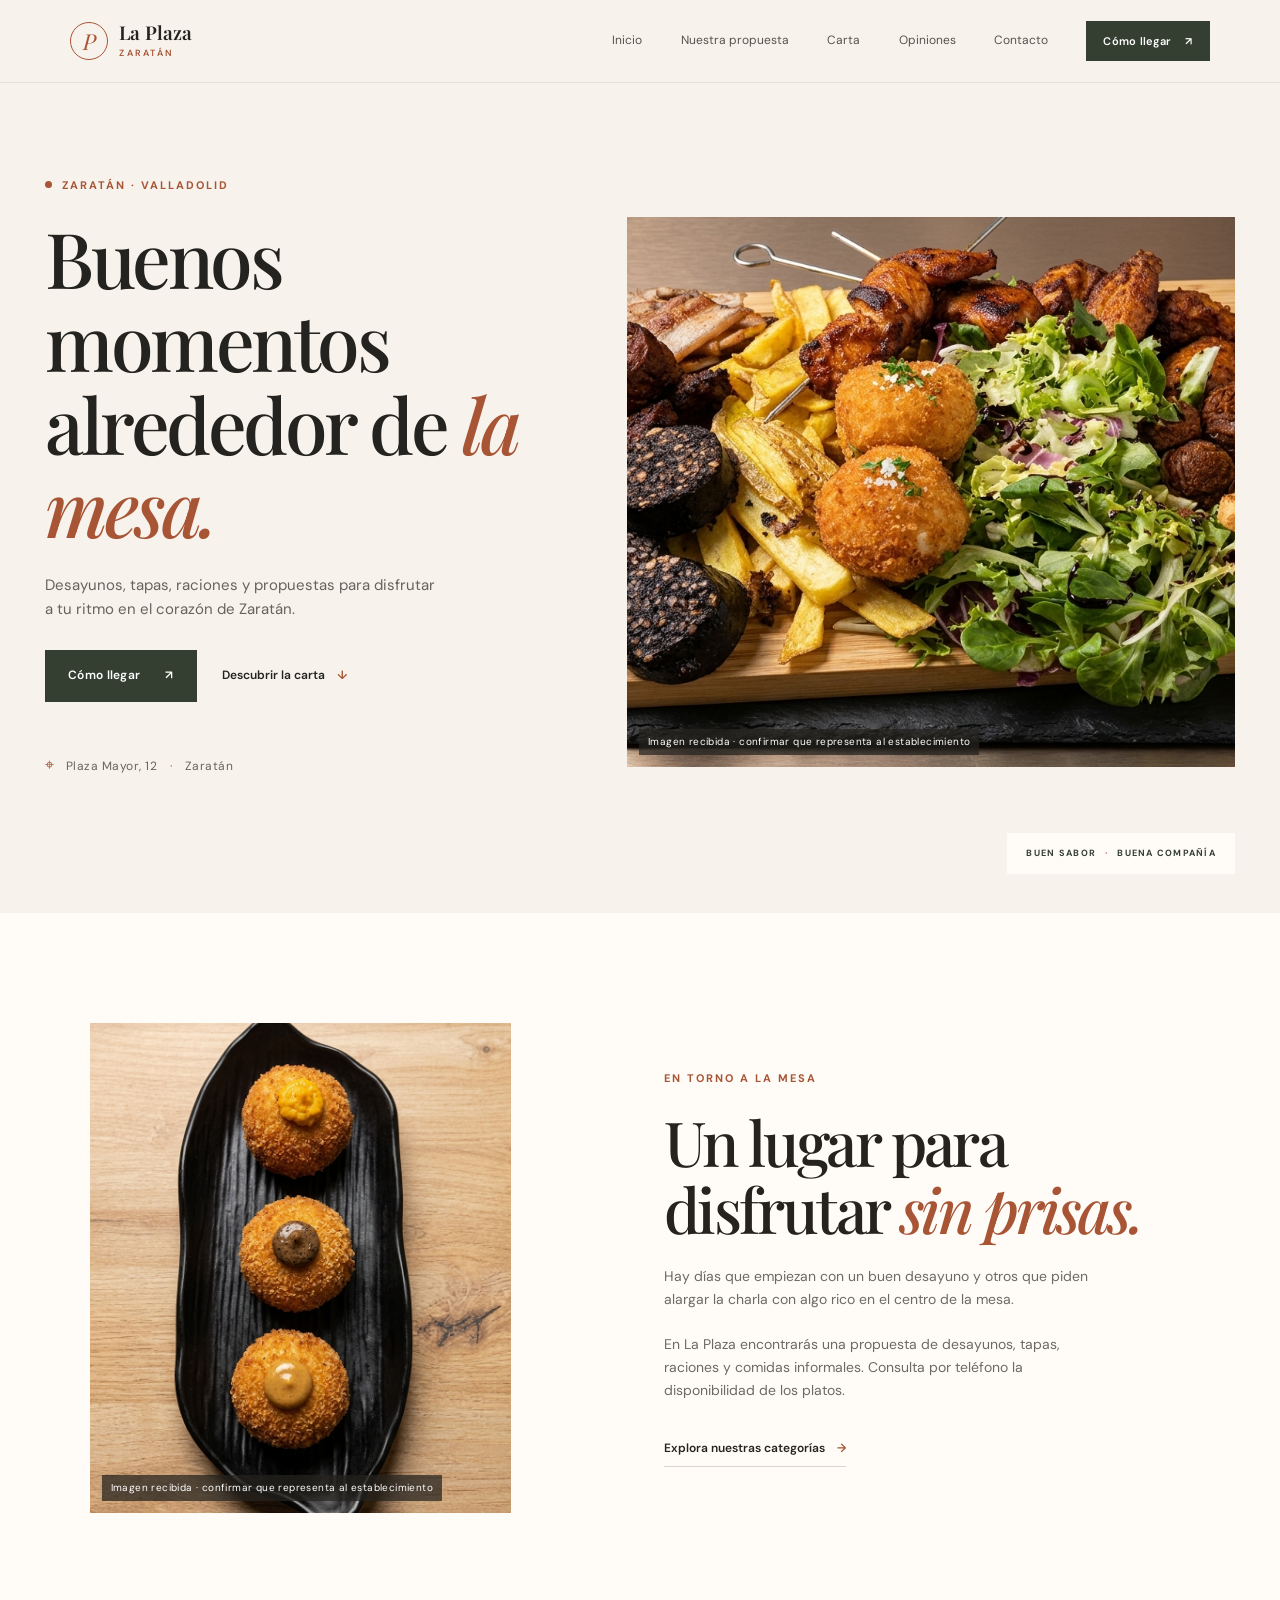
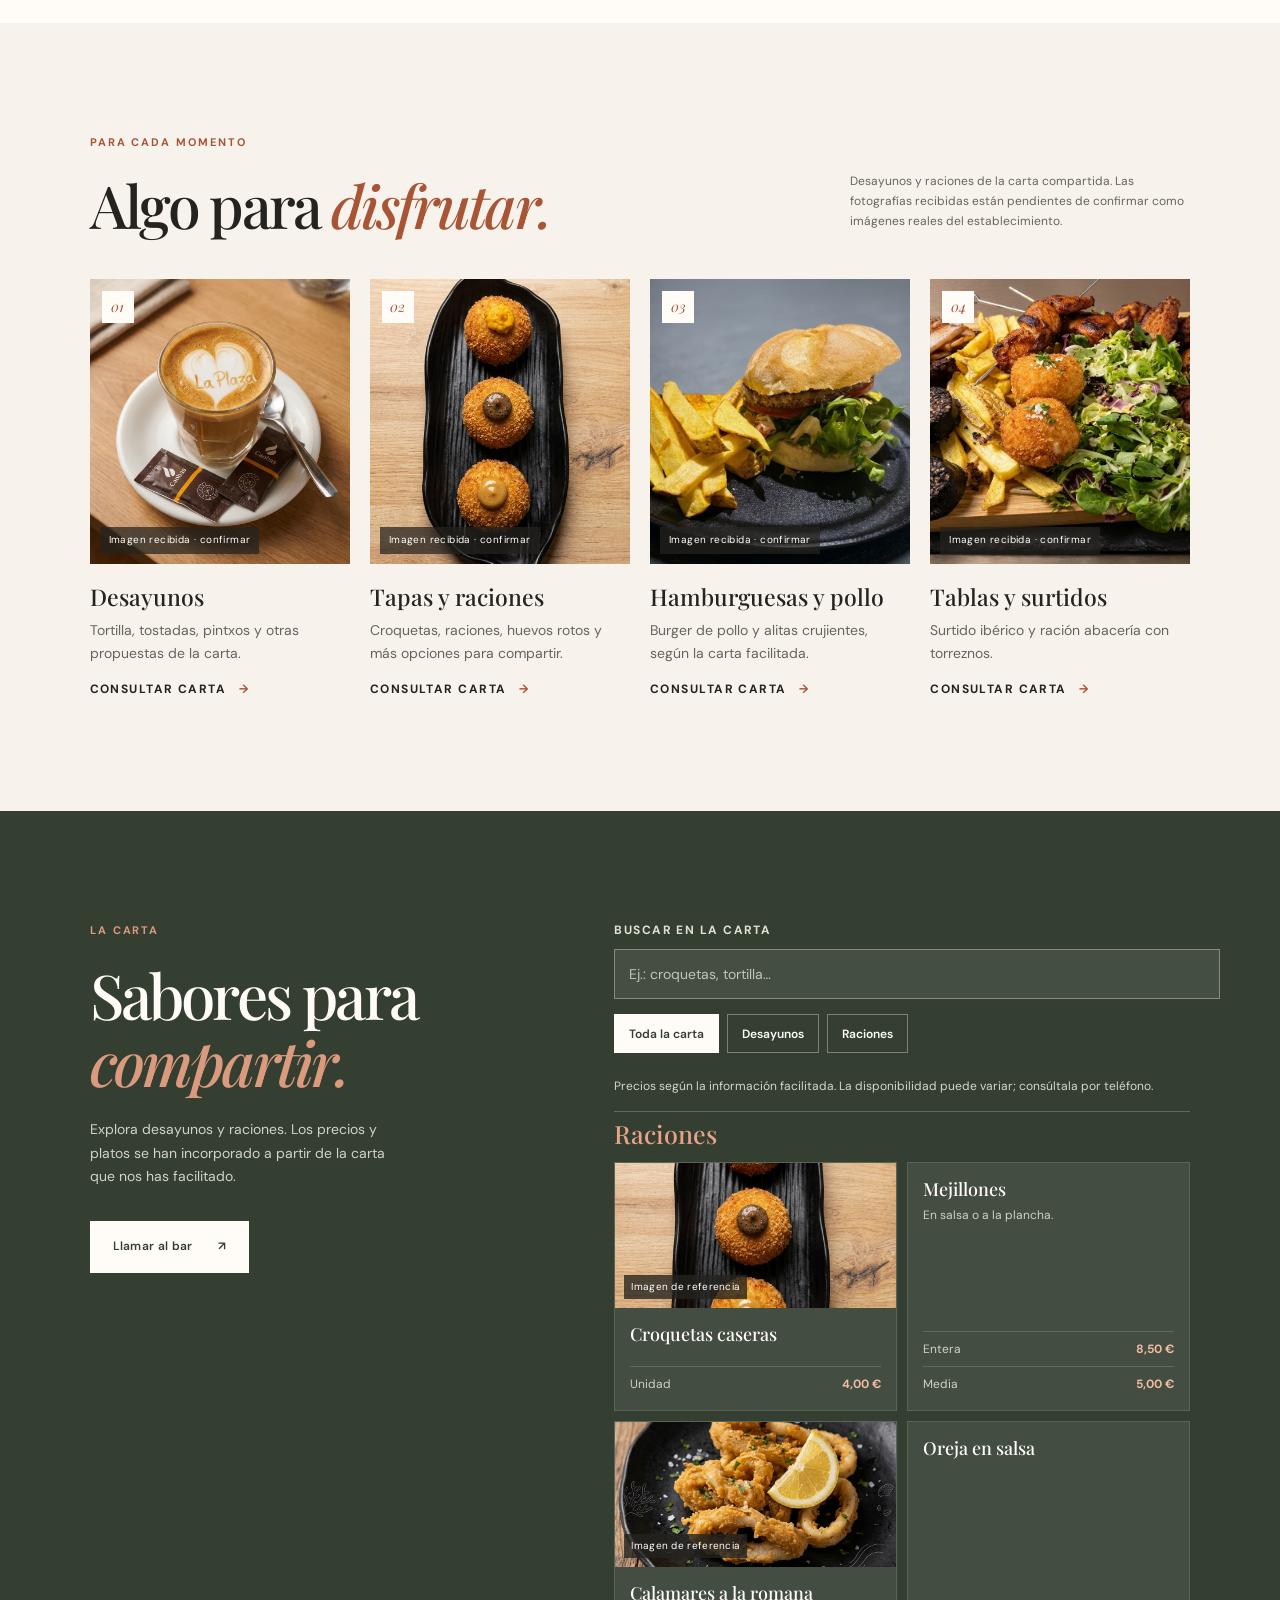
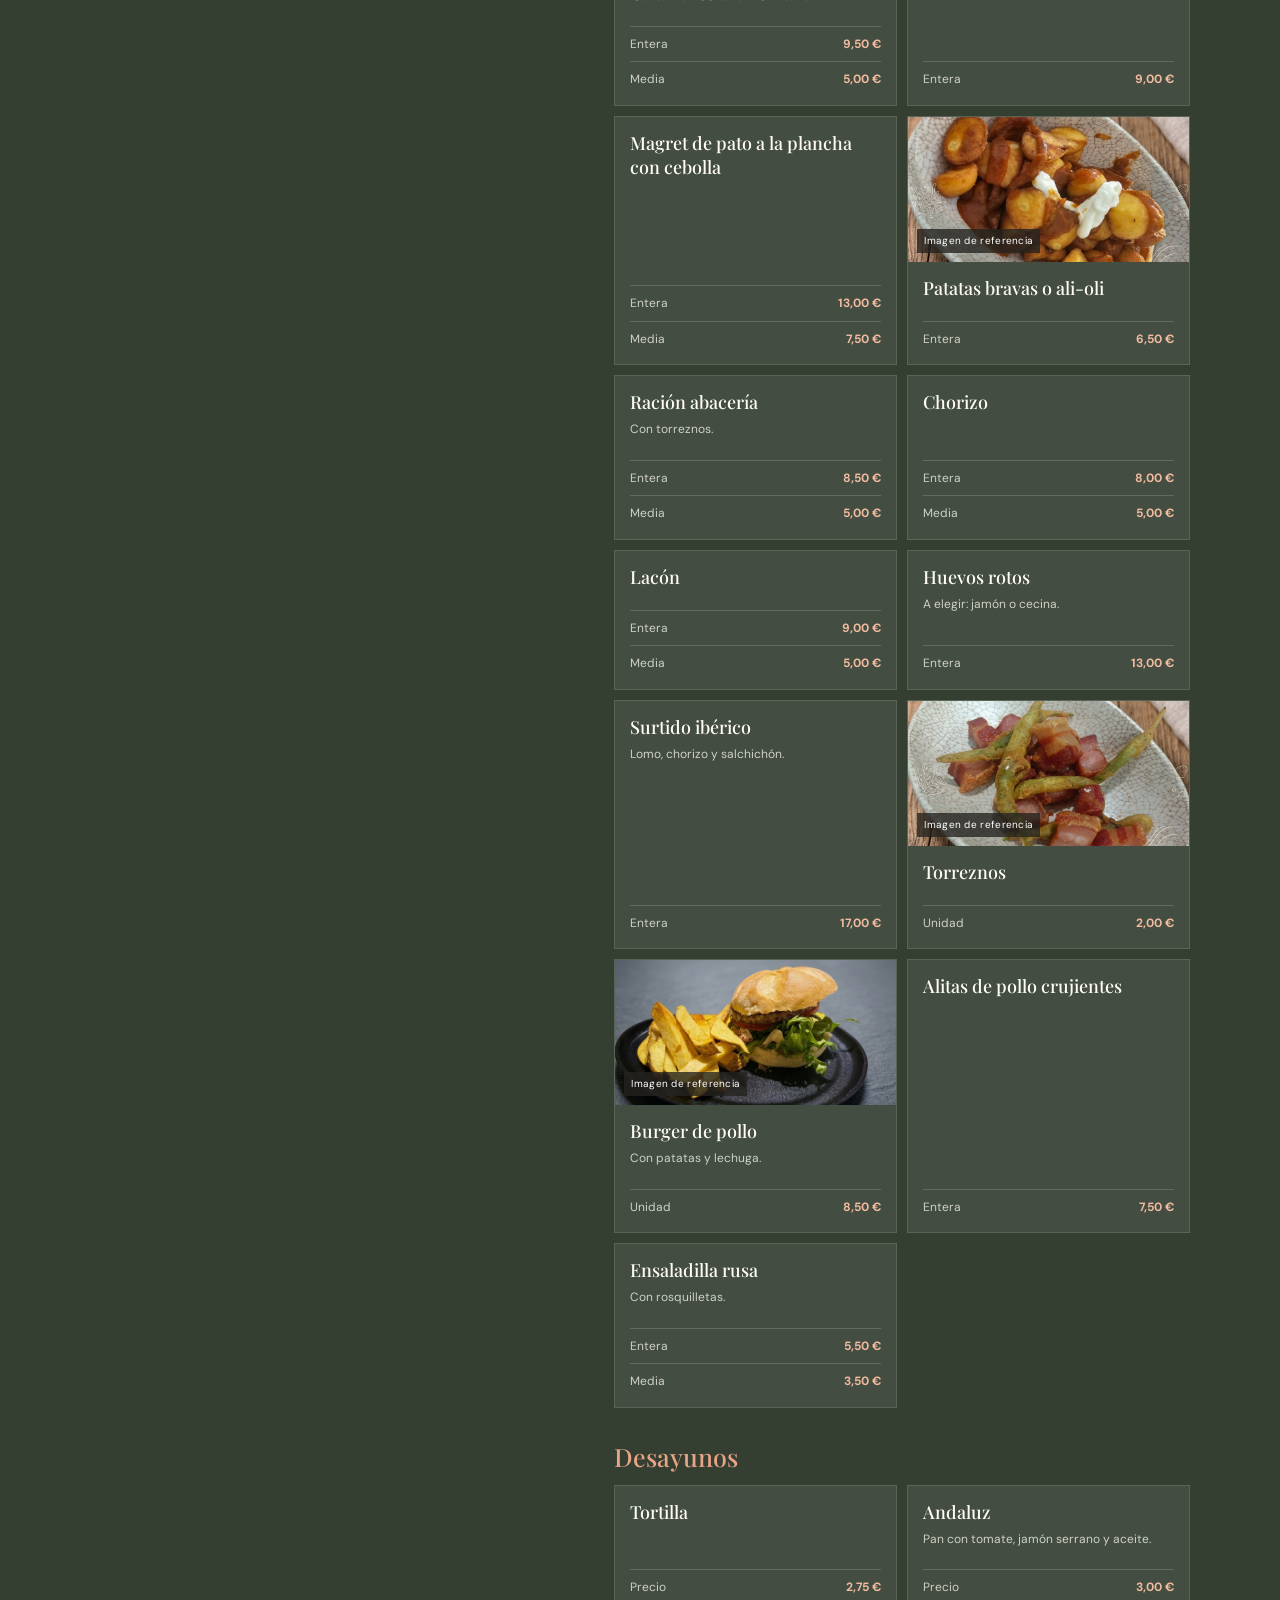
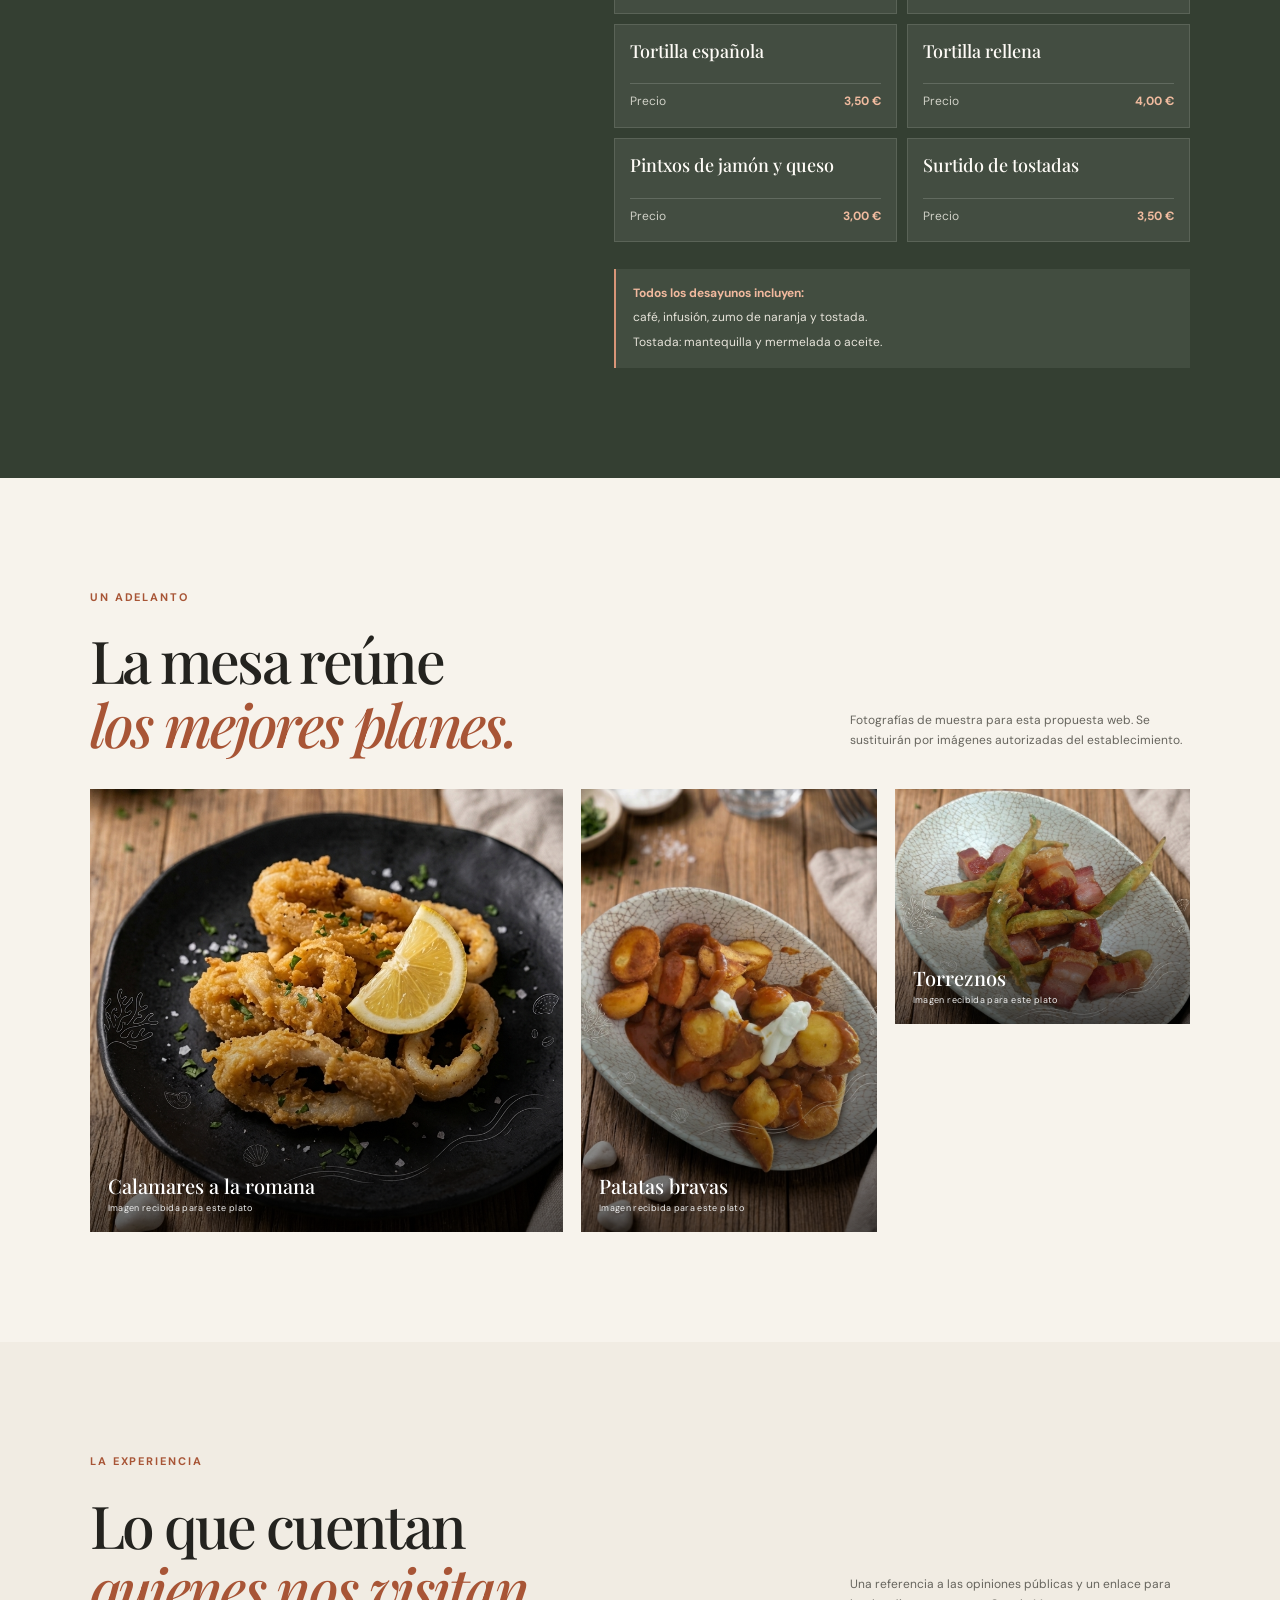
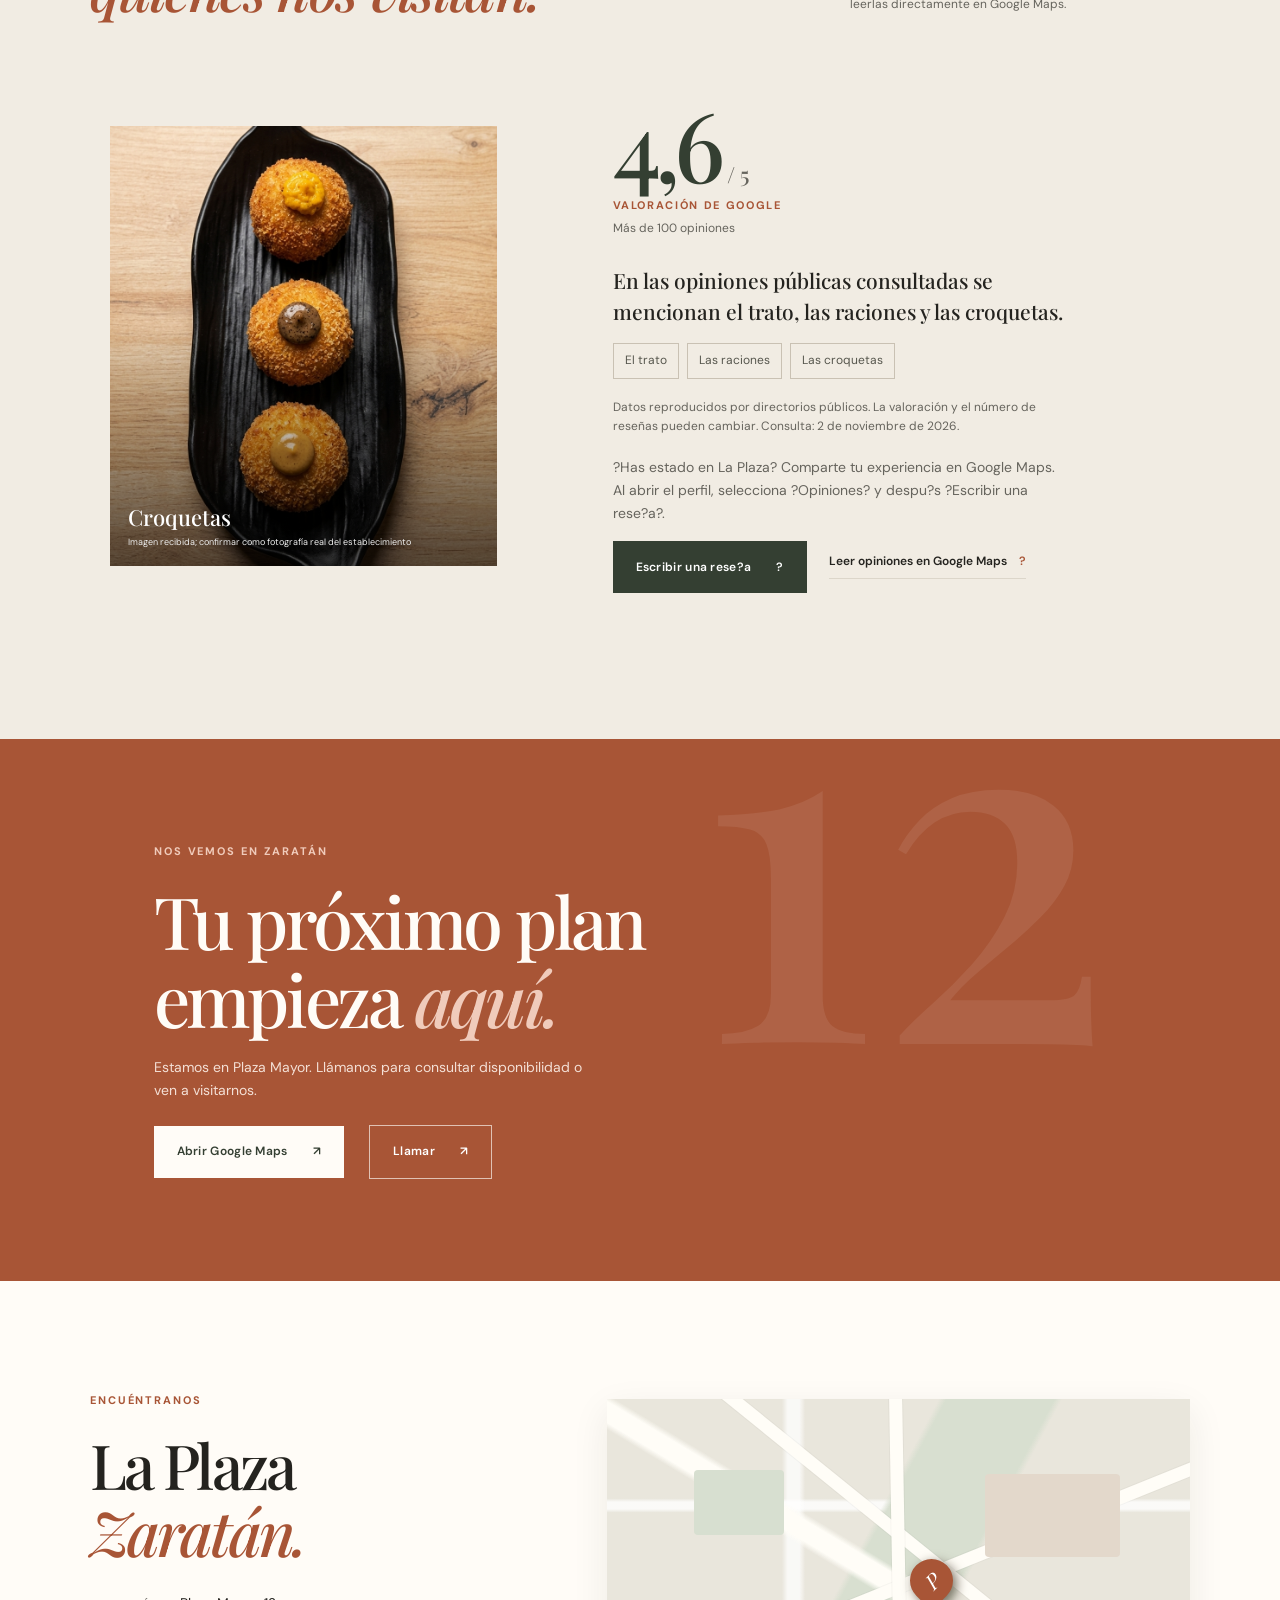
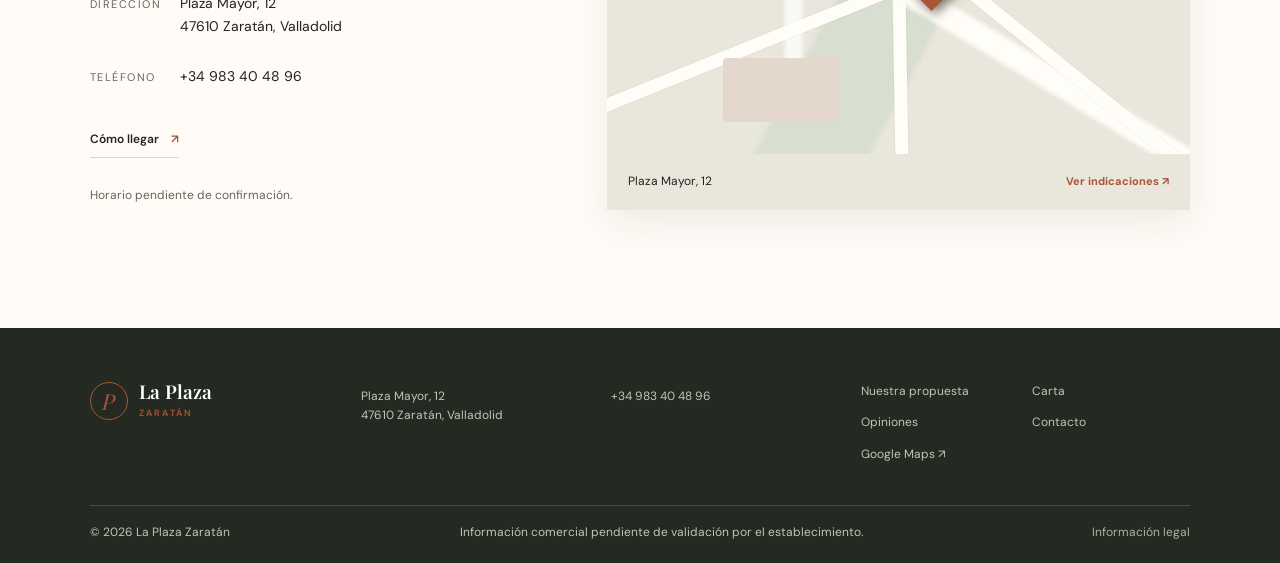
==== commit 11b97c13: "Actualizar web" ====
--- a/index.html
+++ b/index.html
@@ -74,7 +74,8 @@
           <p class="reviews-summary">En las opiniones públicas consultadas se mencionan el trato, las raciones y las croquetas.</p>
           <ul class="review-topics" id="review-topics" aria-label="Temas mencionados en opiniones públicas"><li>El trato</li><li>Las raciones</li><li>Las croquetas</li></ul>
           <p class="review-source" data-review-source>Datos reproducidos por directorios públicos. La valoración y el número de reseñas pueden cambiar. Consulta: 2 de noviembre de 2026.</p>
-          <a class="button" data-maps href="https://maps.app.goo.gl/gjkBaA8sBipwwfZt8" target="_blank" rel="noopener">Ver reseñas en Google Maps <span aria-hidden="true">↗</span></a>
+          <p class="review-invite">?Has estado en La Plaza? Comparte tu experiencia en Google Maps. Al abrir el perfil, selecciona ?Opiniones? y despu?s ?Escribir una rese?a?.</p>
+          <div class="review-actions"><a class="button" data-maps href="https://maps.app.goo.gl/gjkBaA8sBipwwfZt8" target="_blank" rel="noopener">Escribir una rese?a <span aria-hidden="true">?</span></a><a class="text-link underline-link" data-maps href="https://maps.app.goo.gl/gjkBaA8sBipwwfZt8" target="_blank" rel="noopener">Leer opiniones en Google Maps <span aria-hidden="true">?</span></a></div>
         </div>
       </div>
     </section>
--- a/css/styles.css
+++ b/css/styles.css
@@ -1385,3 +1385,19 @@
   font-size:12px;
   text-align:center;
 }
+
+.review-invite {
+  max-width:450px;
+  margin:20px 0 12px;
+  color:var(--muted);
+  font-size:14px;
+}
+.review-actions {
+  display:flex;
+  align-items:center;
+  gap:10px 22px;
+  flex-wrap:wrap;
+}
+.review-actions .underline-link {
+  margin-top:0;
+}
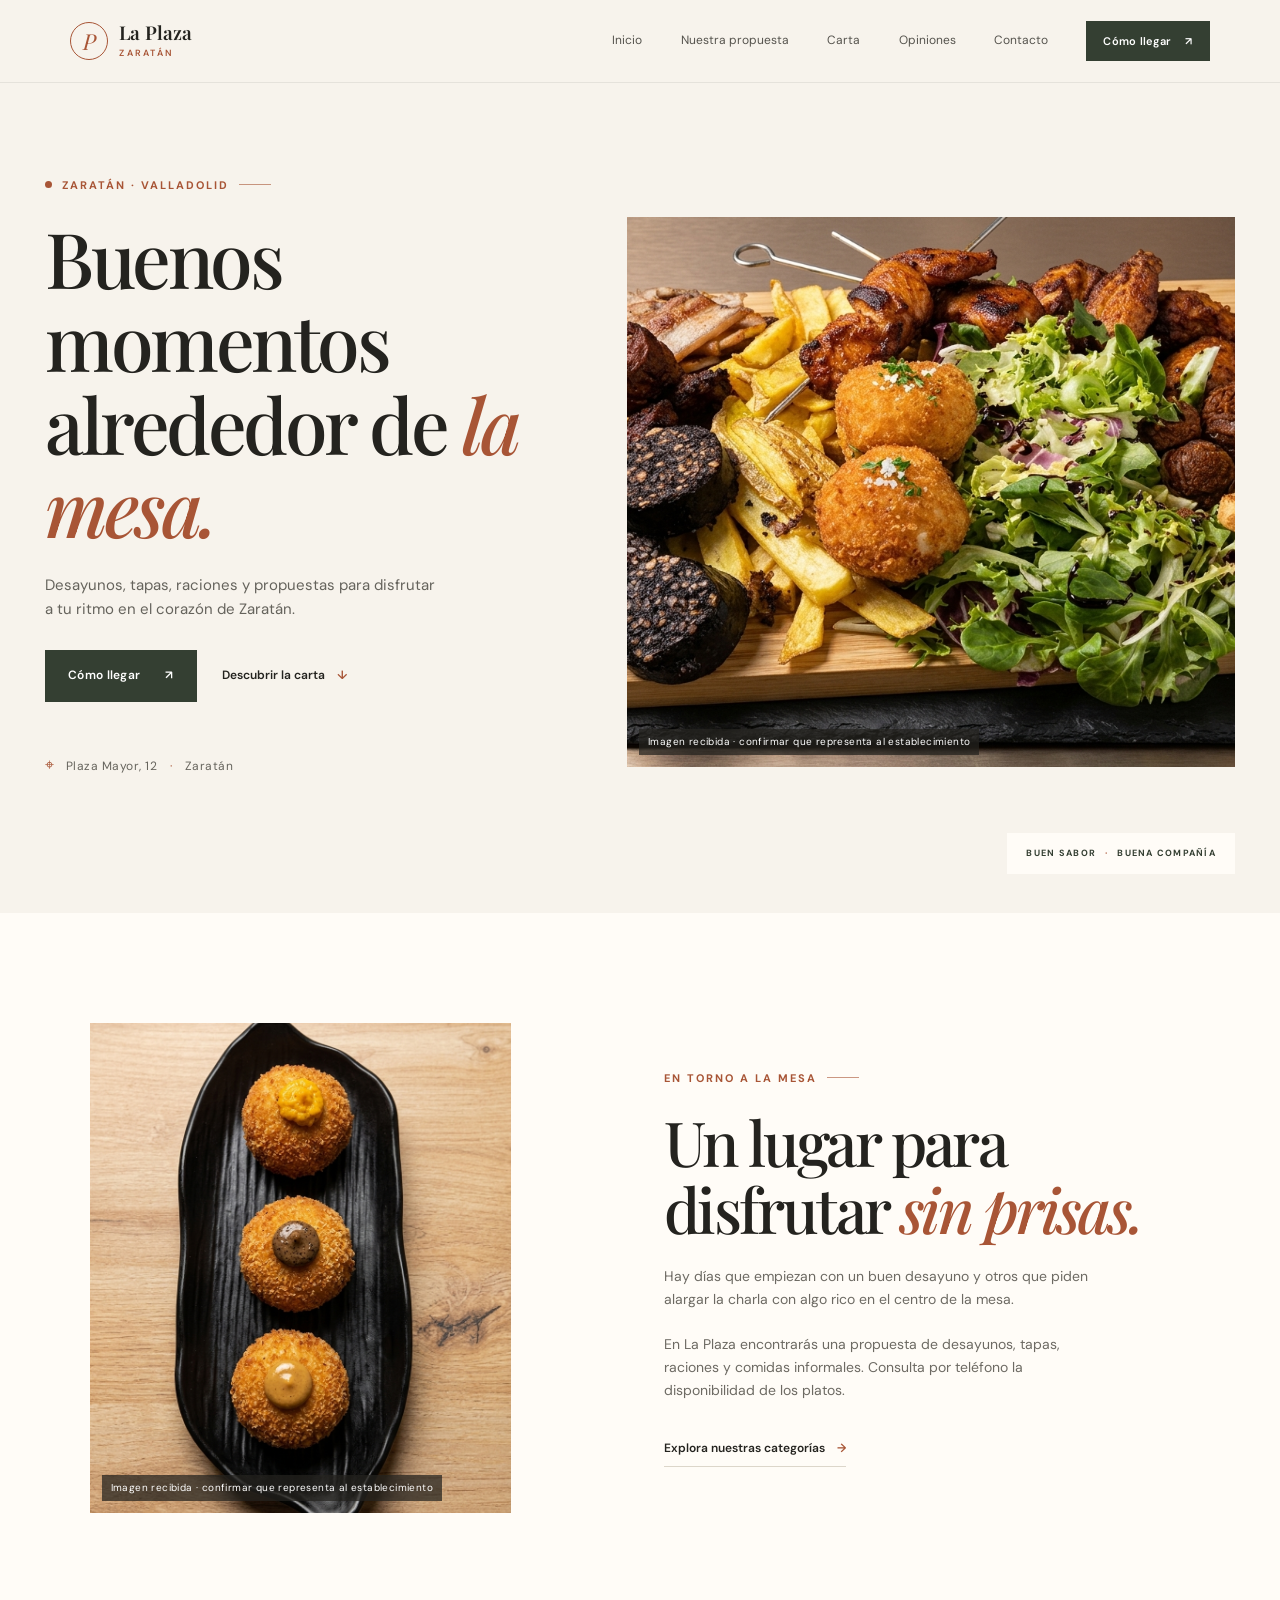
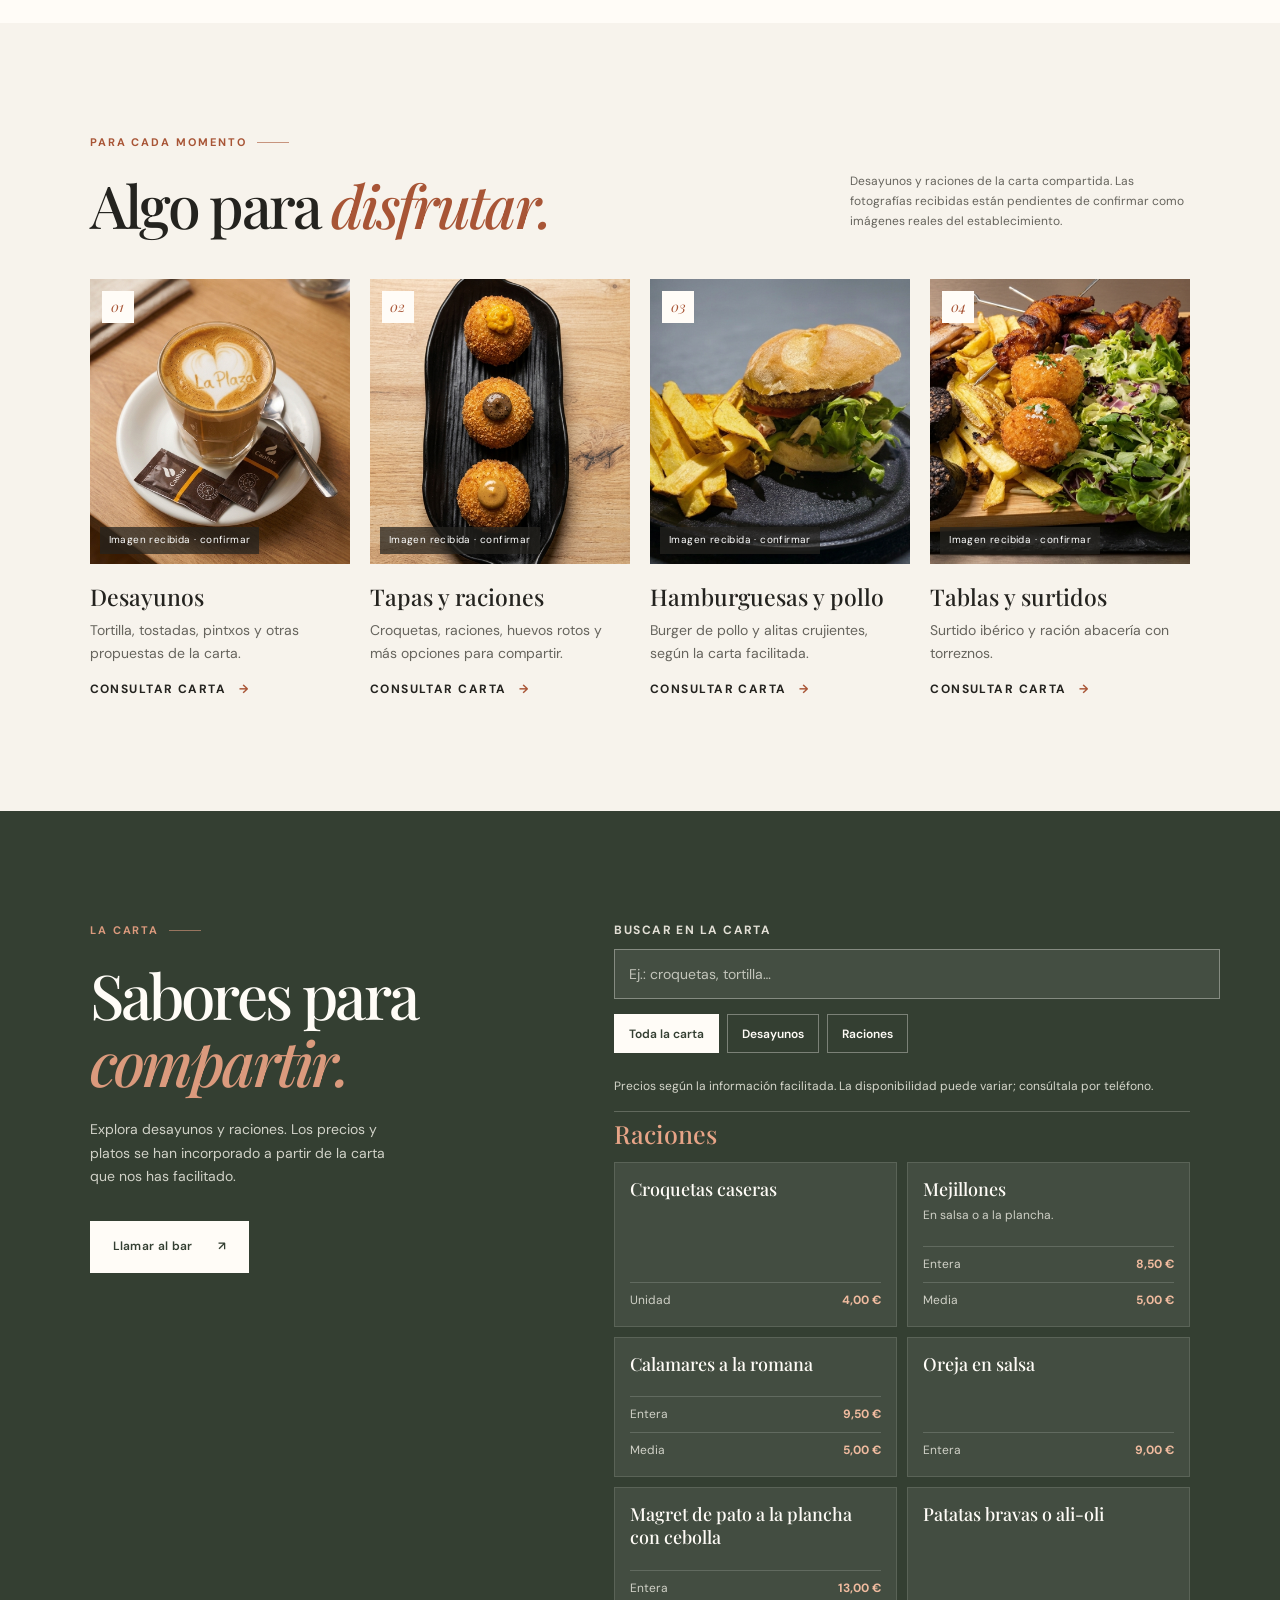
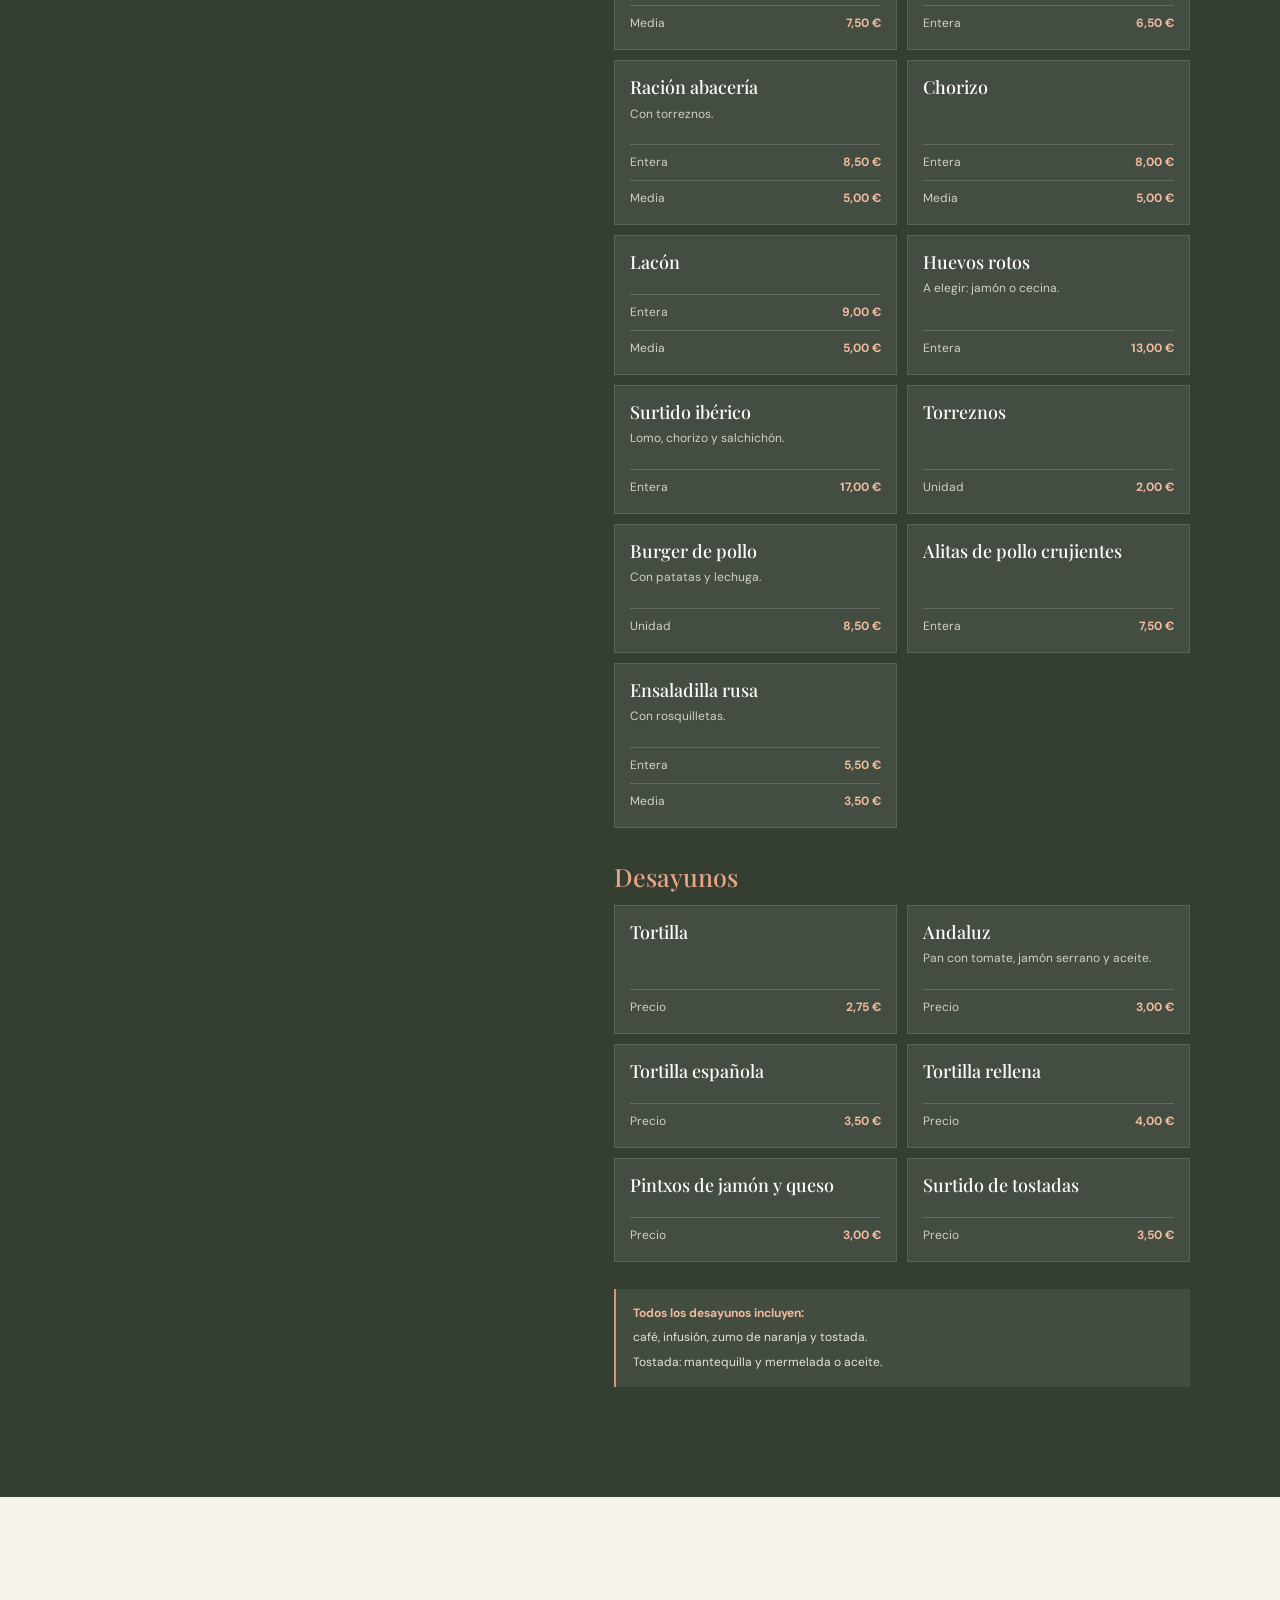
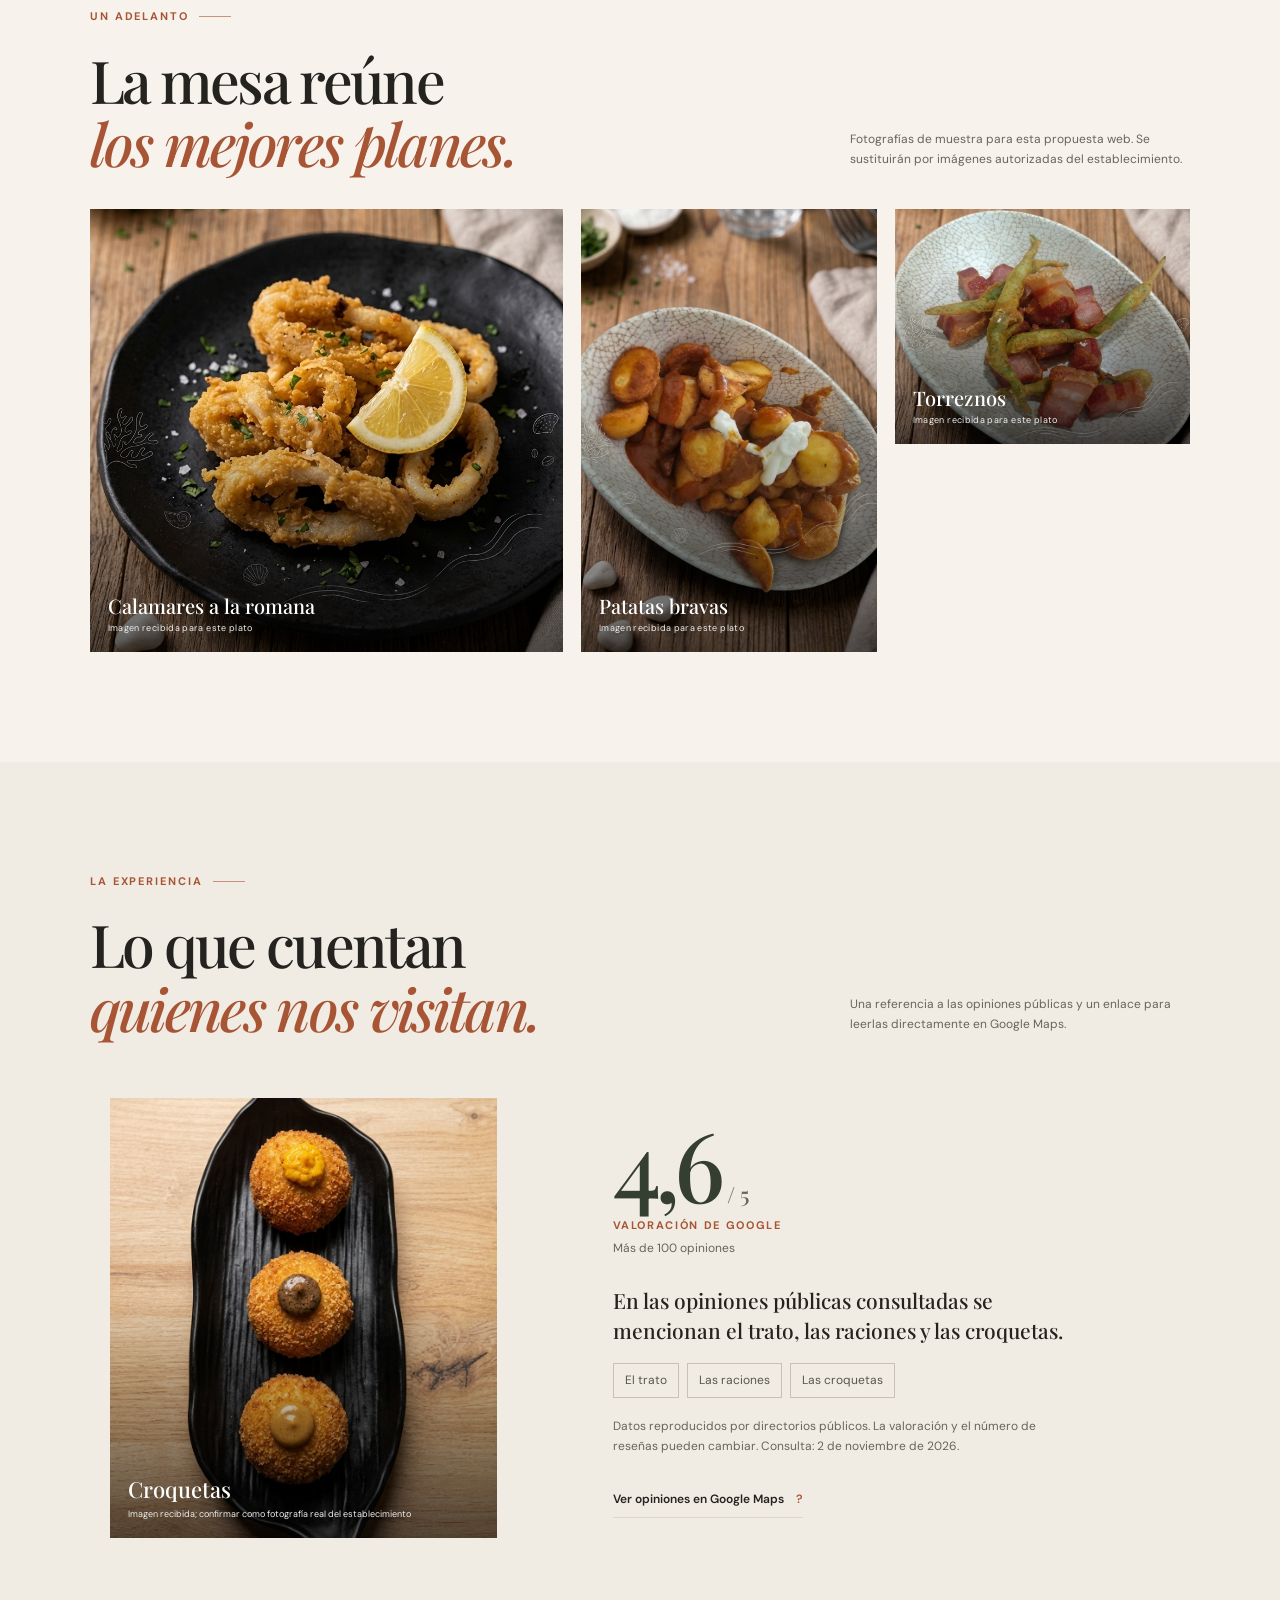
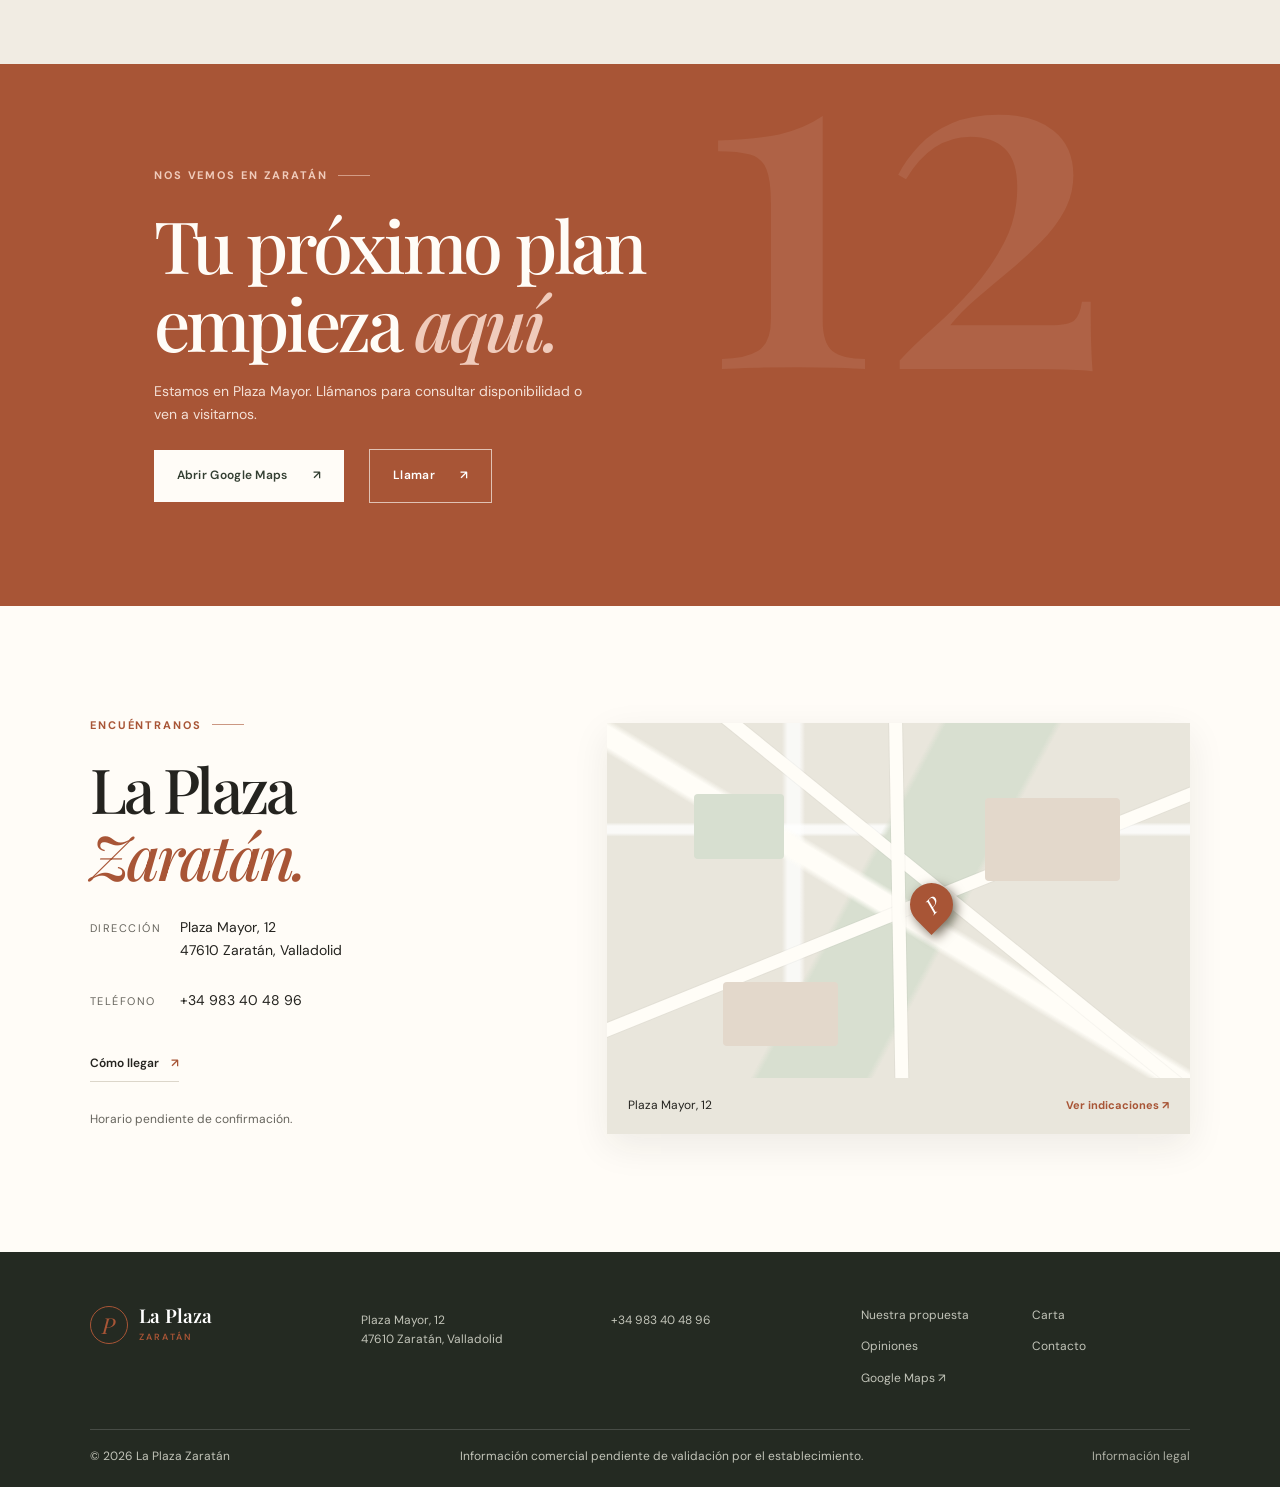
==== commit 1c7e6388: "Eliminar fotos de la carta" ====
--- a/index.html
+++ b/index.html
@@ -10,7 +10,7 @@
   <meta property="og:description" content="Desayunos, tapas, raciones y comidas informales en Zaratán, Valladolid.">
   <meta property="og:site_name" content="La Plaza Zaratán">
   <meta property="og:locale" content="es_ES">
-  <title>La Plaza Zaratán · Bar en Zaratán, Valladolid</title>
+  <title>La Plaza Zaratán Bar en Zaratán, Valladolid</title>
   <link rel="icon" href="assets/icons/favicon.svg" type="image/svg+xml">
   <link rel="stylesheet" href="css/styles.css">
   <link rel="preconnect" href="https://fonts.googleapis.com">
@@ -74,8 +74,7 @@
           <p class="reviews-summary">En las opiniones públicas consultadas se mencionan el trato, las raciones y las croquetas.</p>
           <ul class="review-topics" id="review-topics" aria-label="Temas mencionados en opiniones públicas"><li>El trato</li><li>Las raciones</li><li>Las croquetas</li></ul>
           <p class="review-source" data-review-source>Datos reproducidos por directorios públicos. La valoración y el número de reseñas pueden cambiar. Consulta: 2 de noviembre de 2026.</p>
-          <p class="review-invite">?Has estado en La Plaza? Comparte tu experiencia en Google Maps. Al abrir el perfil, selecciona ?Opiniones? y despu?s ?Escribir una rese?a?.</p>
-          <div class="review-actions"><a class="button" data-maps href="https://maps.app.goo.gl/gjkBaA8sBipwwfZt8" target="_blank" rel="noopener">Escribir una rese?a <span aria-hidden="true">?</span></a><a class="text-link underline-link" data-maps href="https://maps.app.goo.gl/gjkBaA8sBipwwfZt8" target="_blank" rel="noopener">Leer opiniones en Google Maps <span aria-hidden="true">?</span></a></div>
+          <a class="text-link underline-link" data-maps href="https://maps.app.goo.gl/gjkBaA8sBipwwfZt8" target="_blank" rel="noopener">Ver opiniones en Google Maps <span aria-hidden="true">?</span></a>
         </div>
       </div>
     </section>
--- a/css/styles.css
+++ b/css/styles.css
@@ -172,6 +172,15 @@
   align-items:center;
   gap:10px;
 }
+.eyebrow::after {
+  content:"";
+  display:block;
+  width:32px;
+  height:1px;
+  flex:0 0 32px;
+  background:currentColor;
+  opacity:.6;
+}
 .eyebrow-dot {
   width:7px;
   height:7px;
@@ -1131,24 +1140,6 @@
   display:flex;
   flex-direction:column;
 }
-.menu-card-media {
-  height:145px;
-  position:relative;
-  background:#4b5548;
-}
-.menu-card-media img {
-  object-fit:cover;
-}
-.menu-image-badge {
-  position:absolute;
-  left:9px;
-  bottom:9px;
-  padding:4px 7px;
-  background:rgba(36,35,31,.78);
-  color:#fff;
-  font-size:10px;
-  letter-spacing:.03em;
-}
 .menu-card-body {
   display:flex;
   flex:1;
@@ -1207,16 +1198,7 @@
     grid-template-columns:1fr;
   }
   .menu-card {
-    display:grid;
-    grid-template-columns:105px 1fr;
-    min-height:120px;
-  }
-  .menu-card.no-image {
-    grid-template-columns:1fr;
-  }
-  .menu-card-media {
-    height:100%;
-    min-height:120px;
+    min-height:0;
   }
   .menu-card-body {
     padding:12px;
@@ -1386,18 +1368,3 @@
   text-align:center;
 }
 
-.review-invite {
-  max-width:450px;
-  margin:20px 0 12px;
-  color:var(--muted);
-  font-size:14px;
-}
-.review-actions {
-  display:flex;
-  align-items:center;
-  gap:10px 22px;
-  flex-wrap:wrap;
-}
-.review-actions .underline-link {
-  margin-top:0;
-}
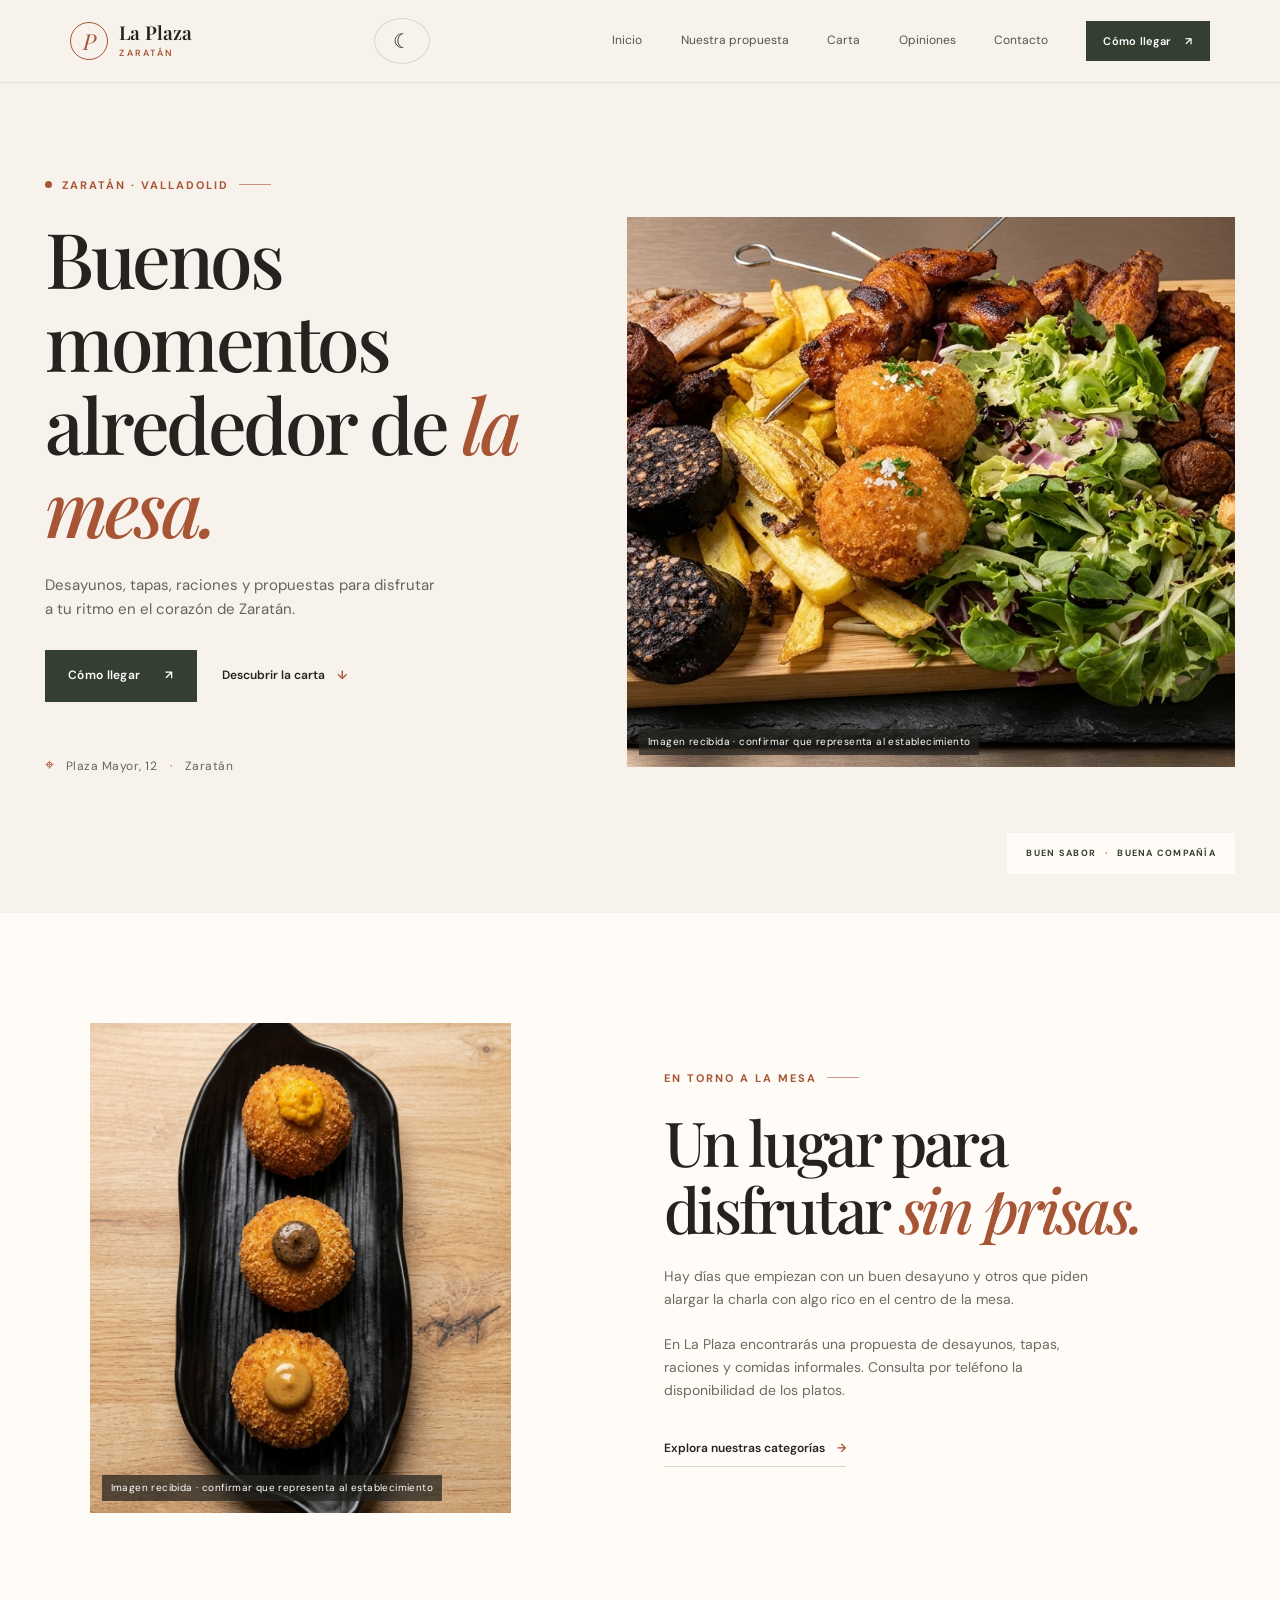
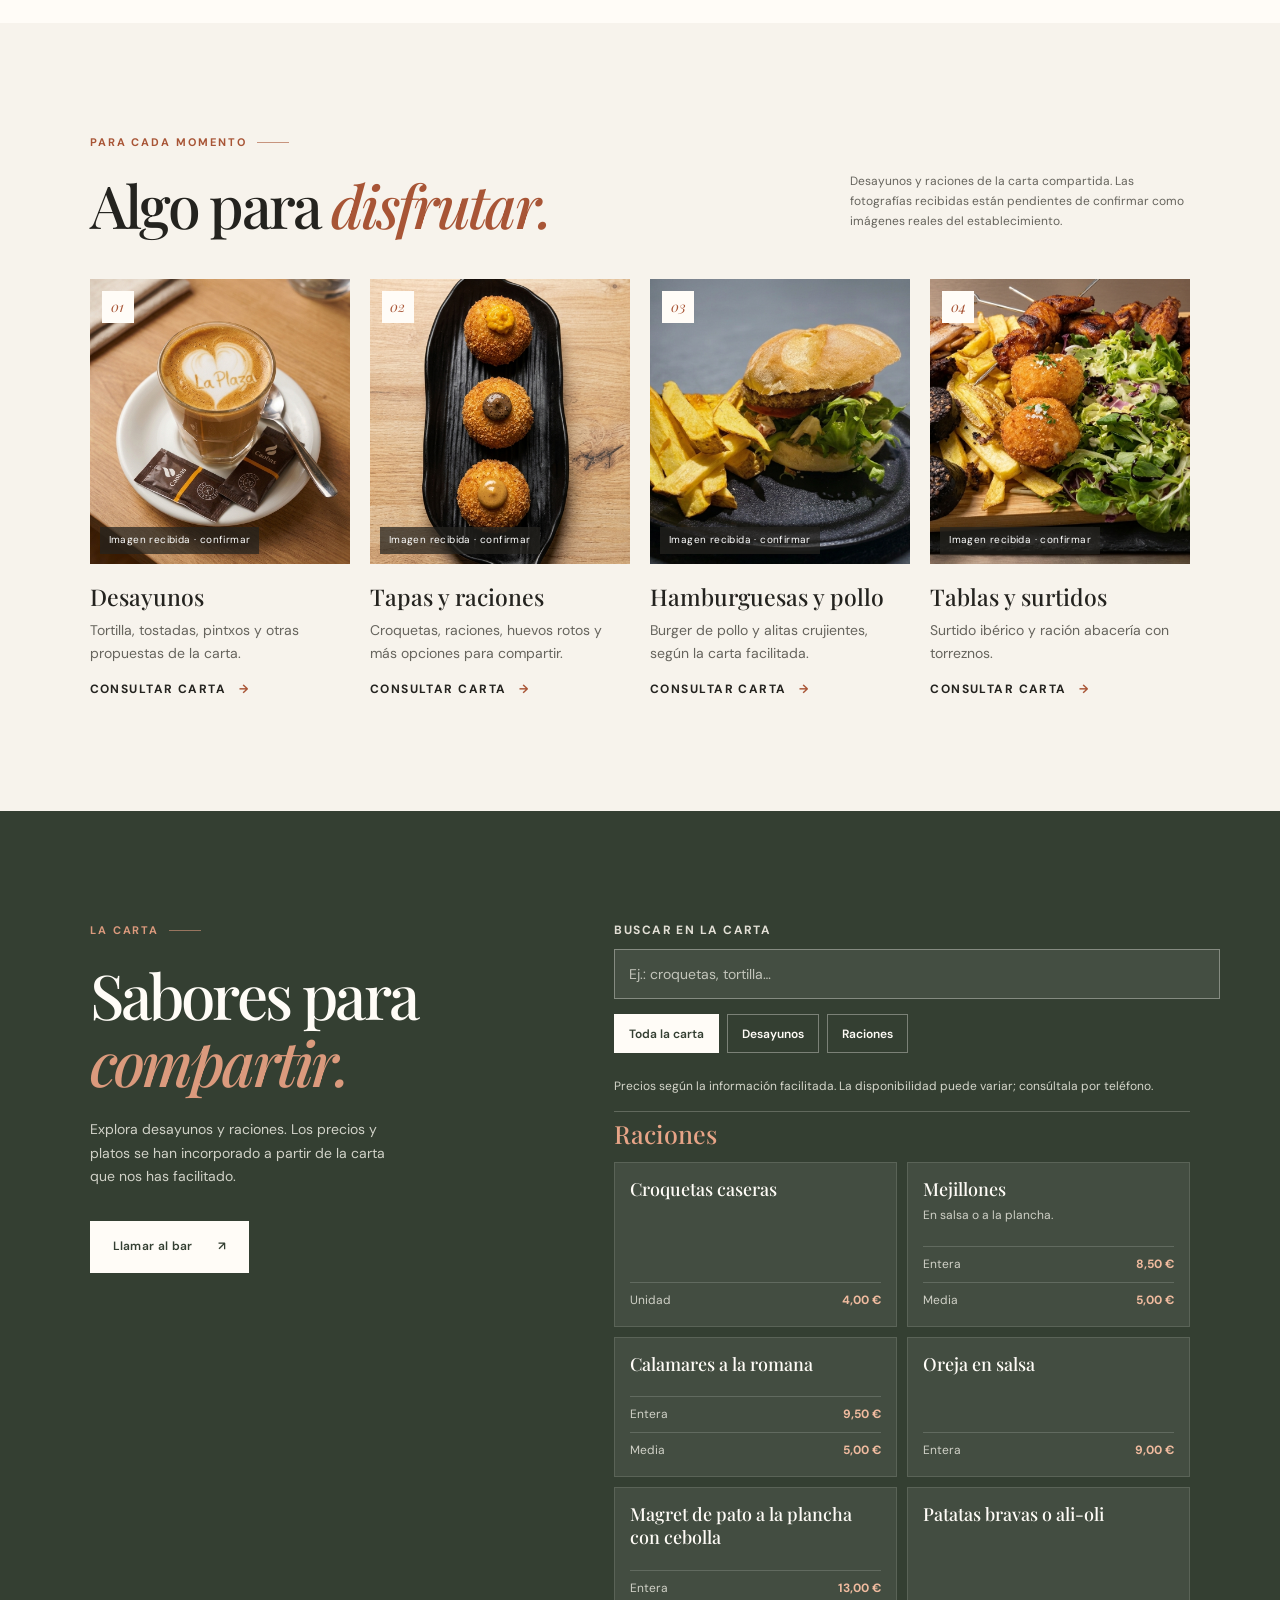
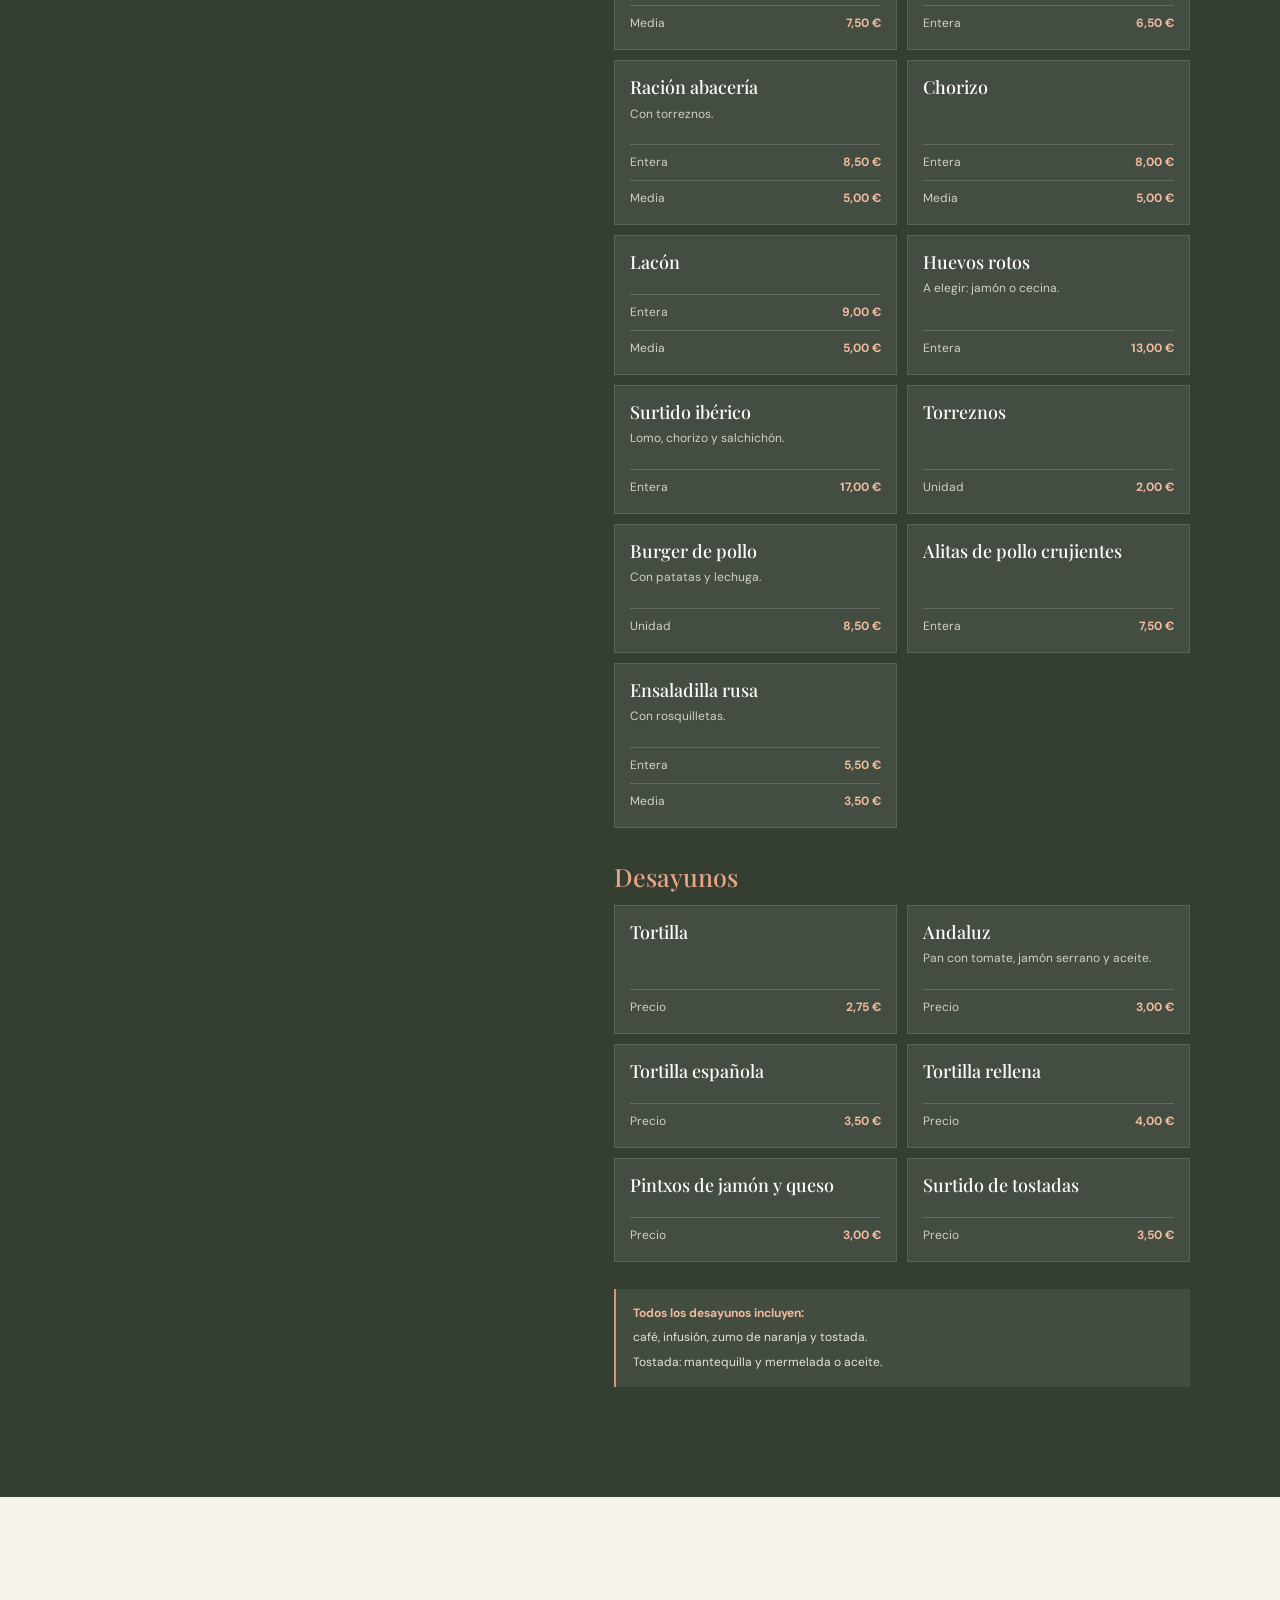
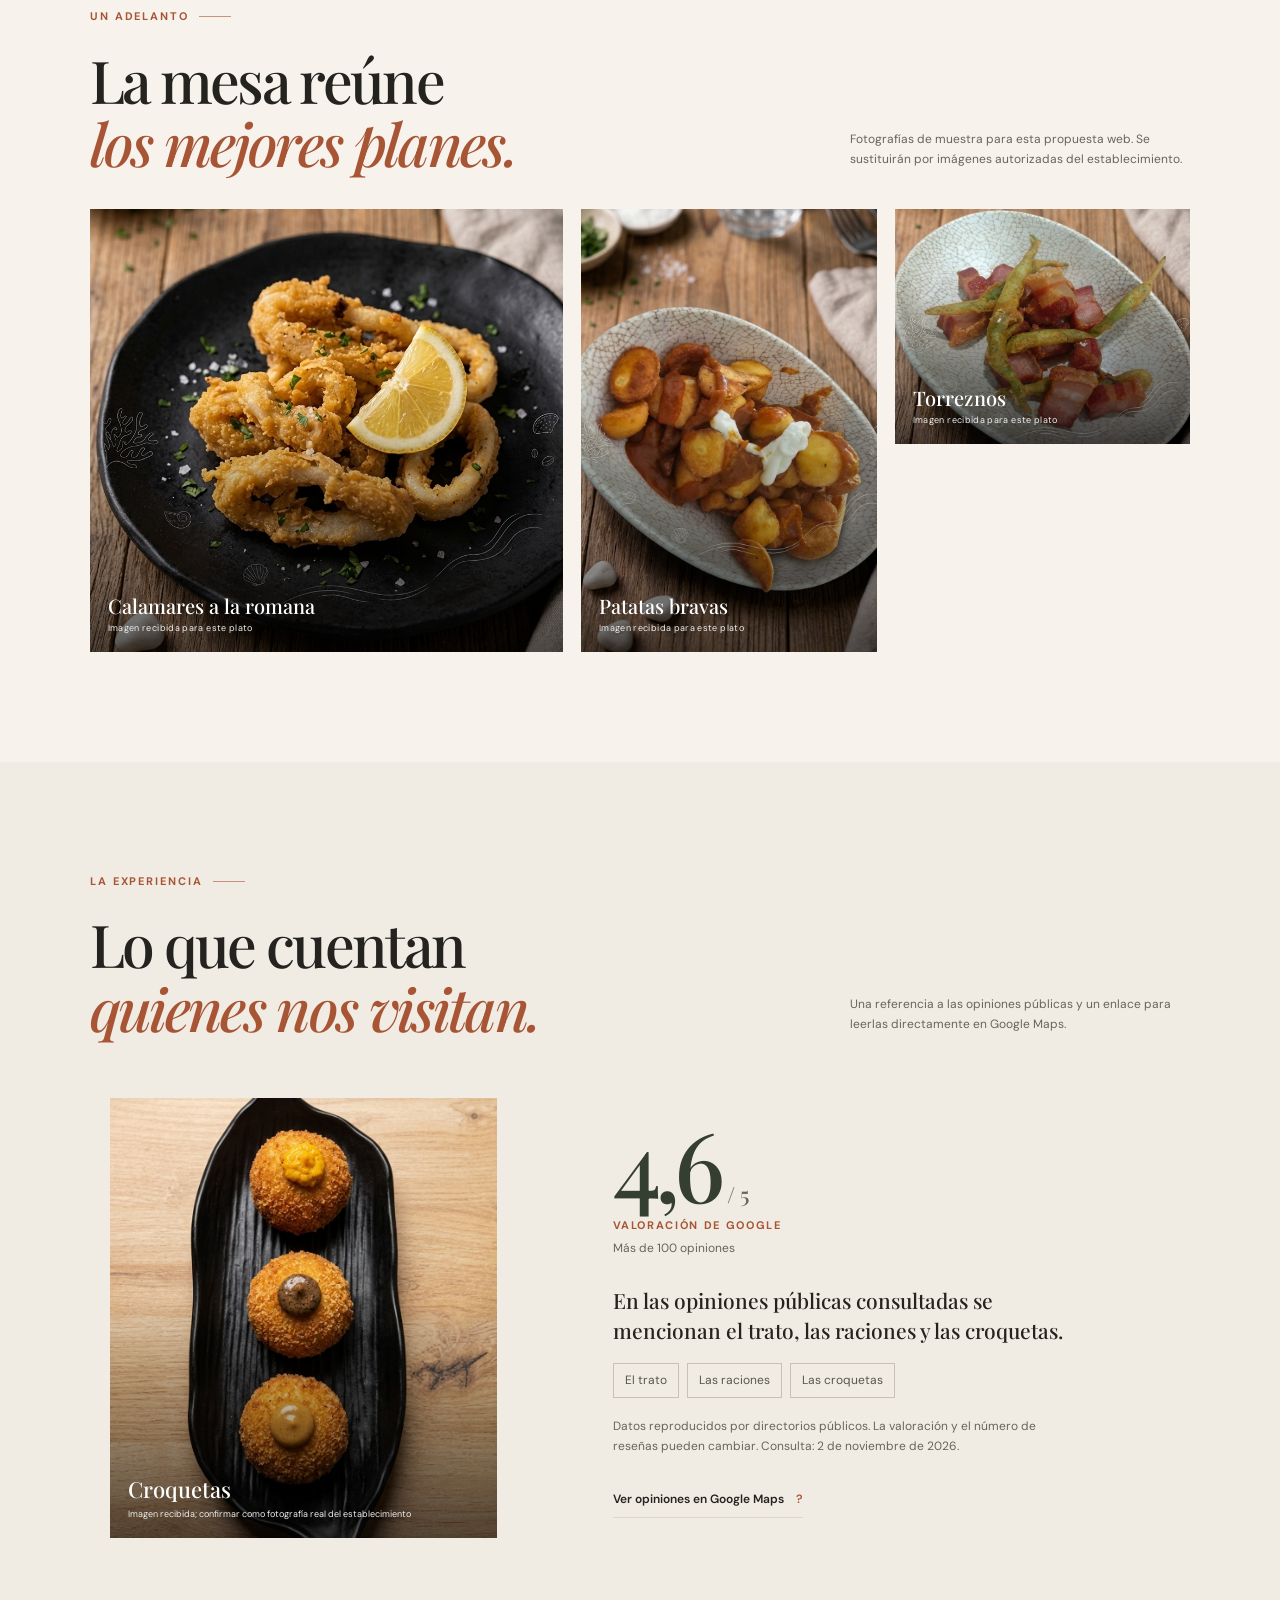
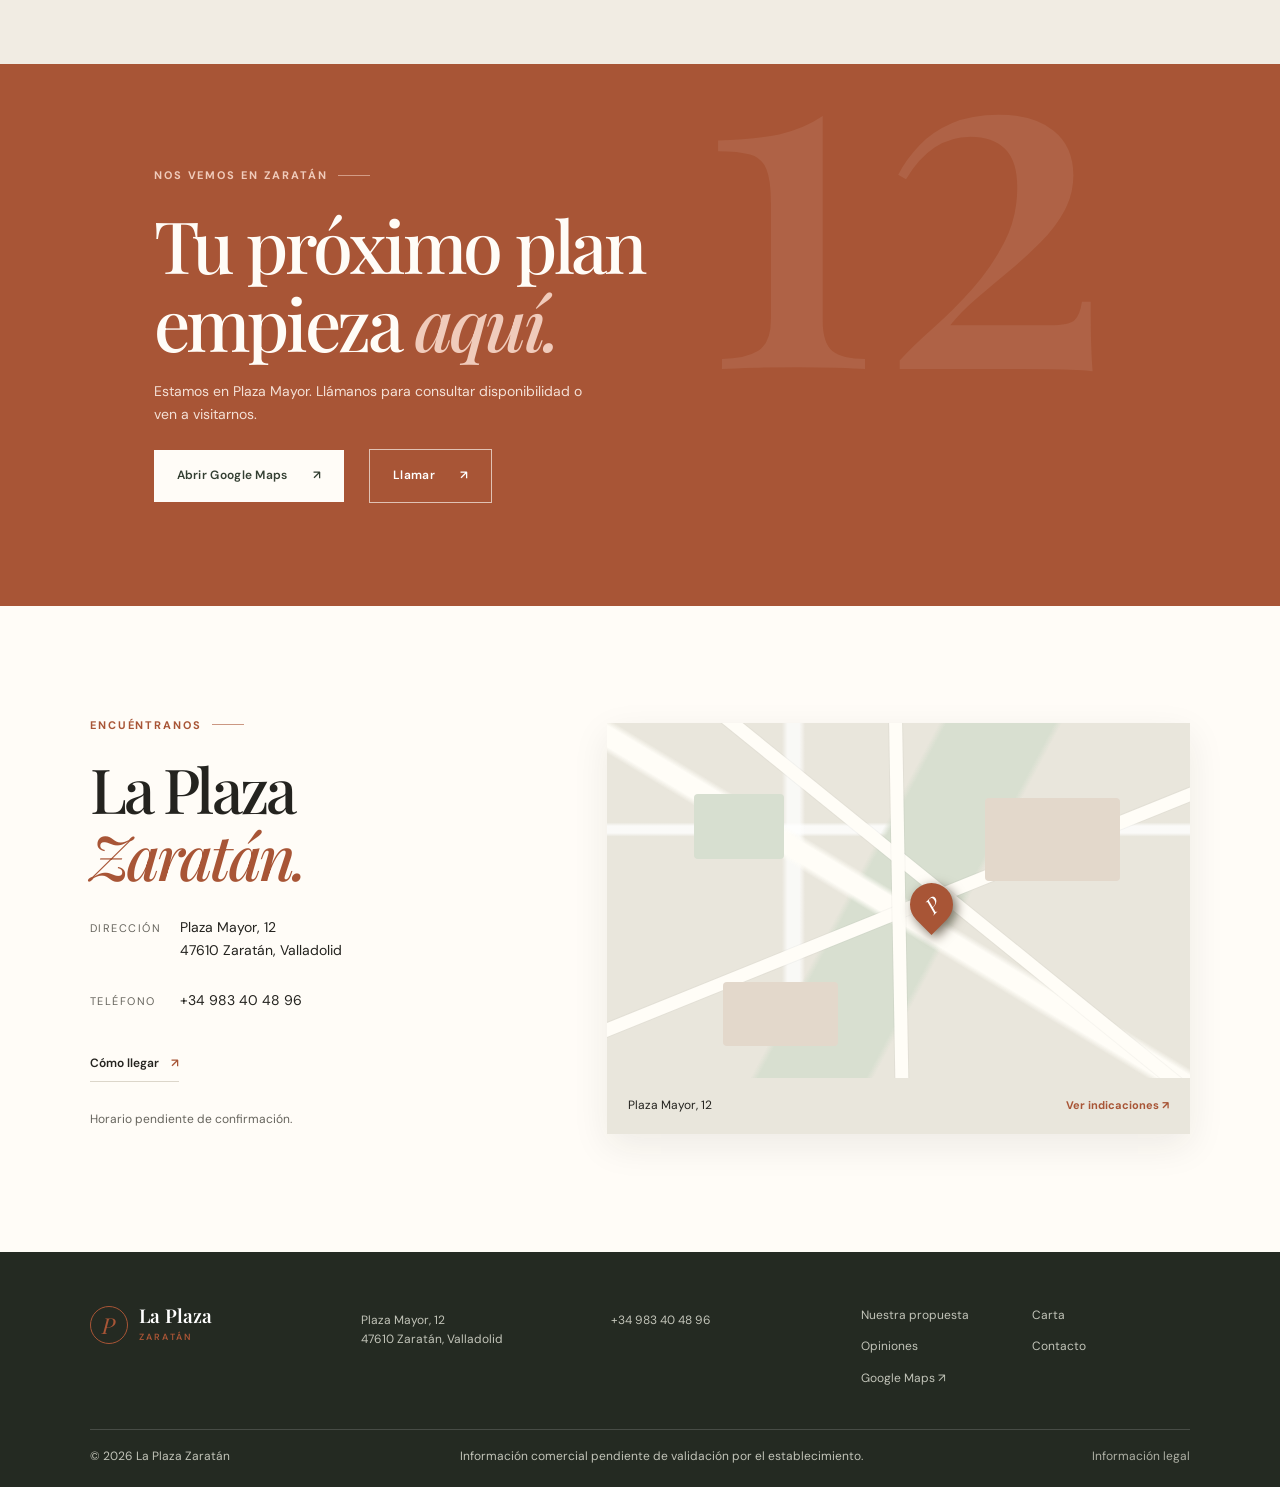
==== commit 93c4d115: "modo oscuro" ====
--- a/index.html
+++ b/index.html
@@ -11,6 +11,15 @@
   <meta property="og:site_name" content="La Plaza Zaratán">
   <meta property="og:locale" content="es_ES">
   <title>La Plaza Zaratán Bar en Zaratán, Valladolid</title>
+  <script>
+    try {
+      if (localStorage.getItem("plaza-zaratan-theme") === "dark") {
+        document.documentElement.dataset.theme = "dark";
+        const themeColor = document.querySelector('meta[name="theme-color"]');
+        if (themeColor) themeColor.content = "#1d221e";
+      }
+    } catch {}
+  </script>
   <link rel="icon" href="assets/icons/favicon.svg" type="image/svg+xml">
   <link rel="stylesheet" href="css/styles.css">
   <link rel="preconnect" href="https://fonts.googleapis.com">
@@ -24,6 +33,7 @@
   <a class="skip-link" href="#contenido">Saltar al contenido</a>
   <header class="site-header">
     <a class="brand" href="#inicio" aria-label="La Plaza Zaratán, inicio"><span class="brand-mark" aria-hidden="true">P</span><span>La Plaza <small>ZARATÁN</small></span></a>
+    <button class="theme-toggle" type="button" aria-label="Activar modo oscuro" aria-pressed="false" title="Activar modo oscuro"><span aria-hidden="true">&#9790;</span></button>
     <button class="menu-toggle" type="button" aria-expanded="false" aria-controls="primary-nav"><span class="menu-icon" aria-hidden="true"></span><span class="sr-only">Abrir menú</span></button>
     <nav id="primary-nav" class="primary-nav" aria-label="Navegación principal">
       <a href="#inicio">Inicio</a><a href="#propuesta">Nuestra propuesta</a><a href="#carta">Carta</a><a href="#opiniones">Opiniones</a><a href="#contacto">Contacto</a>
--- a/css/styles.css
+++ b/css/styles.css
@@ -10,6 +10,16 @@
   --sans:'DM Sans',Arial,sans-serif;
   --content:1240px;
 }
+:root[data-theme="dark"] {
+  color-scheme:dark;
+  --cream:#1d221e;
+  --paper:#292f29;
+  --olive:#121812;
+  --ink:#f0ede5;
+  --terra:#b96848;
+  --muted:#c2beb3;
+  --line:#454b43;
+}
 * {
   box-sizing:border-box;
 }
@@ -142,6 +152,27 @@
   padding:0 17px;
   font-size:11px;
   gap:14px;
+}
+.theme-toggle {
+  width:42px;
+  height:42px;
+  flex:0 0 42px;
+  display:grid;
+  place-items:center;
+  border:1px solid var(--line);
+  border-radius:50%;
+  background:transparent;
+  color:var(--ink);
+  cursor:pointer;
+  font:20px/1 var(--sans);
+  transition:background .2s,color .2s,border-color .2s;
+}
+.theme-toggle:hover {
+  background:var(--paper);
+  border-color:var(--terra);
+}
+.theme-toggle span {
+  line-height:1;
 }
 .menu-toggle {
   display:none;
@@ -1368,3 +1399,60 @@
   text-align:center;
 }
 
+
+:root[data-theme="dark"] .primary-nav>a:not(.button) {
+  color:var(--ink);
+}
+:root[data-theme="dark"] .hero-intro,
+:root[data-theme="dark"] .intro-copy>p:not(.eyebrow) {
+  color:#d0d0c7;
+}
+:root[data-theme="dark"] .intro,
+:root[data-theme="dark"] .contact,
+:root[data-theme="dark"] .reviews {
+  background:var(--paper);
+}
+:root[data-theme="dark"] .map-card {
+  background:#252b25;
+}
+:root[data-theme="dark"] .map-art {
+  background-color:#303830;
+  background-image:linear-gradient(31deg,transparent 46%,#586057 47%,#586057 50%,transparent 51%),linear-gradient(118deg,transparent 43%,#364239 44%,#364239 58%,transparent 59%),linear-gradient(90deg,transparent 30%,rgba(89,96,85,.8) 31%,rgba(89,96,85,.8) 33%,transparent 34%),linear-gradient(0deg,transparent 68%,rgba(89,96,85,.8) 69%,rgba(89,96,85,.8) 71%,transparent 72%);
+}
+:root[data-theme="dark"] .map-street {
+  background:#646a60;
+}
+:root[data-theme="dark"] .map-block {
+  background:#39463c;
+}
+:root[data-theme="dark"] .block-two,
+:root[data-theme="dark"] .block-three {
+  background:#48413a;
+}
+:root[data-theme="dark"] .button-light {
+  background:#f2eee4;
+  color:#253025;
+}
+:root[data-theme="dark"] .button-light:hover {
+  background:#fffaf0;
+}
+:root[data-theme="dark"] .reviews-photo {
+  background:#303830;
+}
+:root[data-theme="dark"] .review-topics li {
+  border-color:#66675d;
+  color:#e2ded4;
+}
+:root[data-theme="dark"] .menu-card-description,
+:root[data-theme="dark"] .menu-price-line {
+  color:#deddd4;
+}
+:root[data-theme="dark"] .visit {
+  color:#fff4e8;
+}
+:root[data-theme="dark"] .score-number {
+  color:#f0ede5;
+}
+:root[data-theme="dark"] .map-pin {
+  color:#fff;
+}
